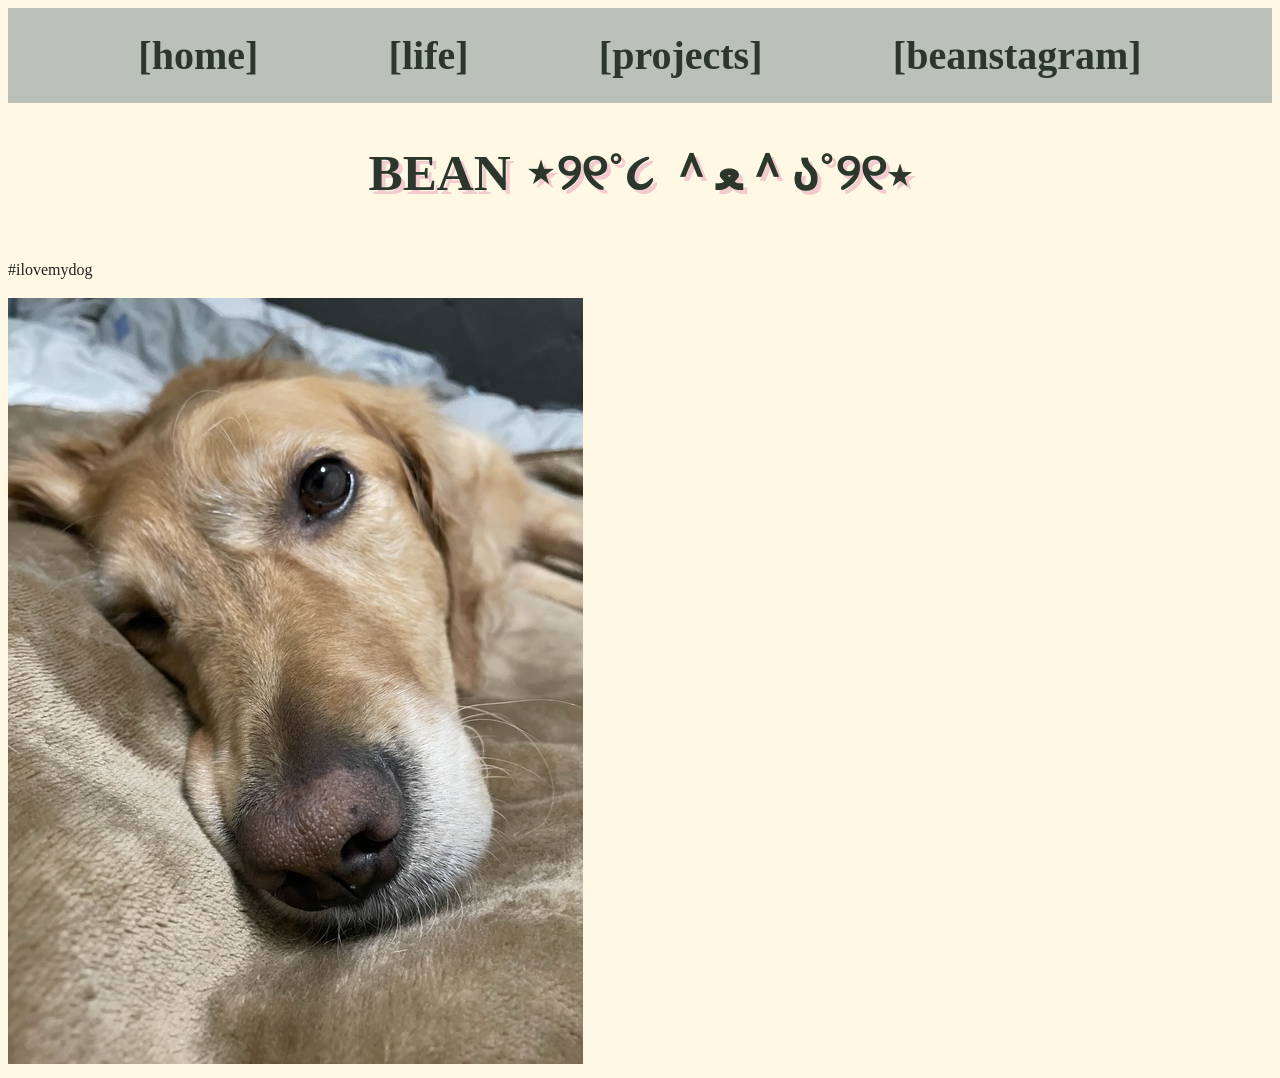
==== bean.html @ 96696906 "created website pages, mainly working on homepage for now" ====
<!DOCTYPE html>
<html lang="en">
<head>
  <meta charset="UTF-8">
  <title>bean dump</title>
  <link rel="stylesheet" href="css/default.css">
  <link rel="stylesheet" href="css/bean.css">
</head>
<body>

<!-- top navigation bar -->
<div id="navbar">
  <a class="navbar-text" href="index.html"> [home] </a>
  <a class="navbar-text" href="life.html"> [life] </a>
  <a class="navbar-text" href="projects.html"> [projects] </a>
  <a class="navbar-text" href="bean.html"> [beanstagram] </a>
</div>

<!-- site start --->
<div class="header">
  <h1 class="header-text">BEAN  ⋆୨୧˚૮ ＾ﻌ＾ა˚୨୧⋆ </h1>
</div>

<div class="content">
<p>#ilovemydog</p>
</div>

<img src="files/bean1.jpg" alt="bean1" style="">

</body>
</html>
---- css/default.css ----
html {
  color: #222;
  font-size: 1em;
  line-height: 1.4;
}

body {
  background-color: rgb(255, 248, 229);
}

body::-webkit-scrollbar {
  display: none;
}

/* navbar stuff */
#navbar {
  width:100%;
  height:95px;
  background: rgb(185, 193, 185);
  display: flex;
  justify-content: space-evenly;
}

.navbar-text {
  color: #2b372a;
  font-size: 40px;
  font-weight: bold;
  text-decoration: none;
  margin-top: 20px;
  display: inline;
}

.navbar-text:hover {
  cursor: pointer;
  color: #4f644d;
  text-shadow: 4px 4px #fff5c8;
}

/* main content */
.header {
  display: flex;
  justify-content: center;
}

.header-text {
  color: #2b372a;
  font-size: 4vw;
  font-weight: bold;
  text-shadow: 4px 4px #f3cbce;
}

/* other */
.center {
  display: block;
  margin-left: auto;
  margin-right: auto;
  width: 50%;
}
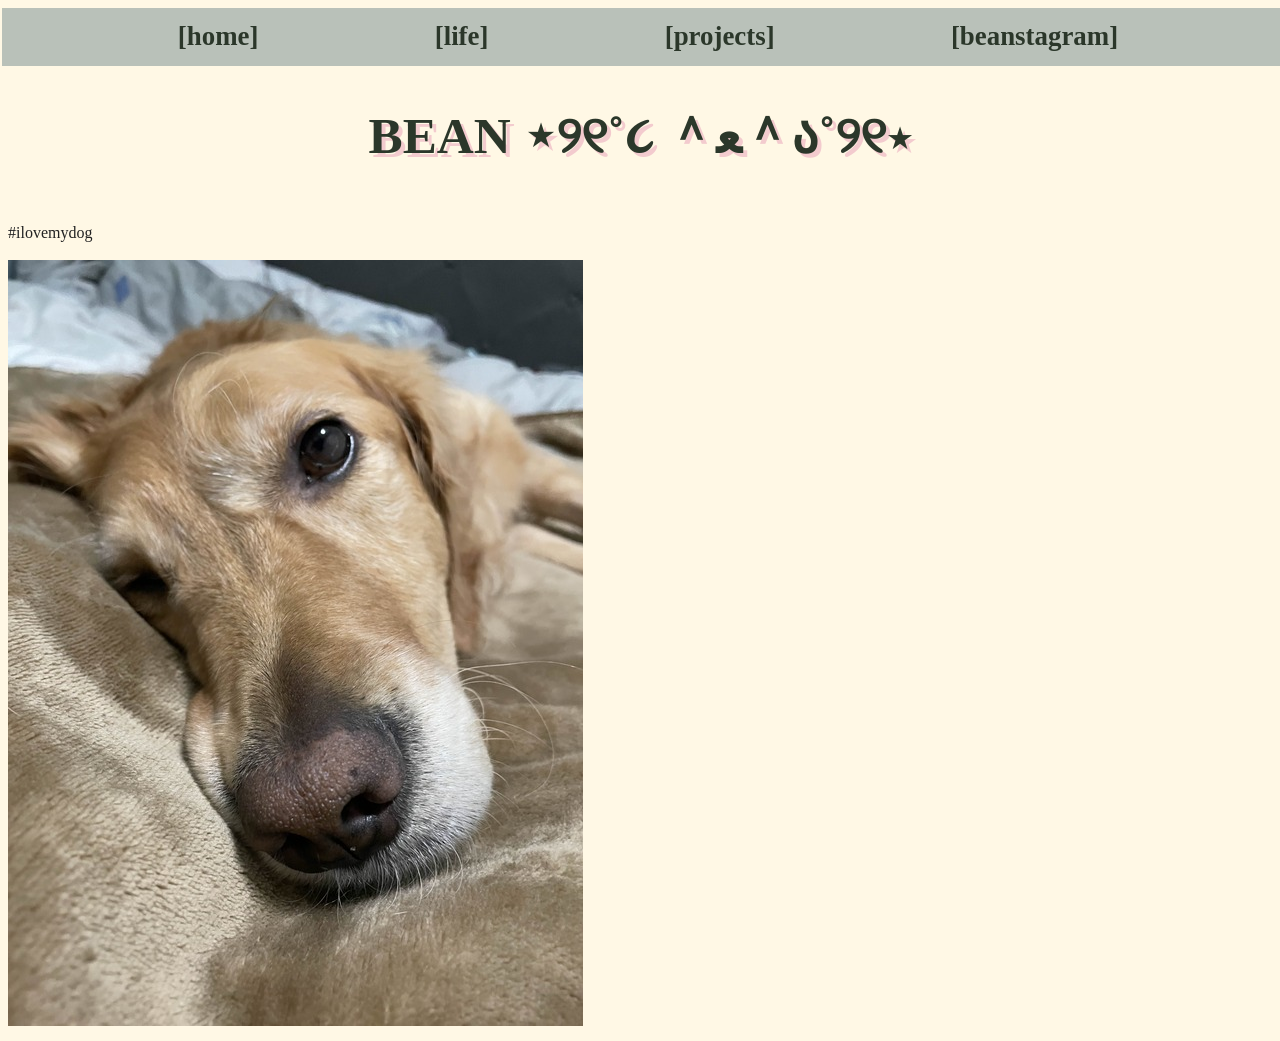
==== commit e7ef4290: "added background for projects page" ====
--- a/bean.html
+++ b/bean.html
@@ -5,6 +5,8 @@
   <title>bean dump</title>
   <link rel="stylesheet" href="css/default.css">
   <link rel="stylesheet" href="css/bean.css">
+
+  <link rel="icon" href="/files/bean/bean-icon.ico" sizes="any">
 </head>
 <body>
 
--- a/css/default.css
+++ b/css/default.css
@@ -7,6 +7,7 @@
 
 body {
   background-color: rgb(255, 248, 229);
+  cursor: url(https://cdn.custom-cursor.com/db/18960/32/cute-cat-shell-cursor.png), default;
 }
 
 body::-webkit-scrollbar {
@@ -15,24 +16,25 @@
 
 /* navbar stuff */
 #navbar {
-  width:100%;
-  height:95px;
+  width: 101vw;
+  height: 4.5vw;
   background: rgb(185, 193, 185);
   display: flex;
   justify-content: space-evenly;
+  margin-left: -0.5vw;
 }
 
 .navbar-text {
   color: #2b372a;
-  font-size: 40px;
+  font-size: 2.1vw;
   font-weight: bold;
   text-decoration: none;
-  margin-top: 20px;
+  margin-top: 0.8vw;
   display: inline;
 }
 
 .navbar-text:hover {
-  cursor: pointer;
+  cursor: url(https://cdn.custom-cursor.com/db/18959/32/cute-cat-shell-pointer.png), pointer;
   color: #4f644d;
   text-shadow: 4px 4px #fff5c8;
 }
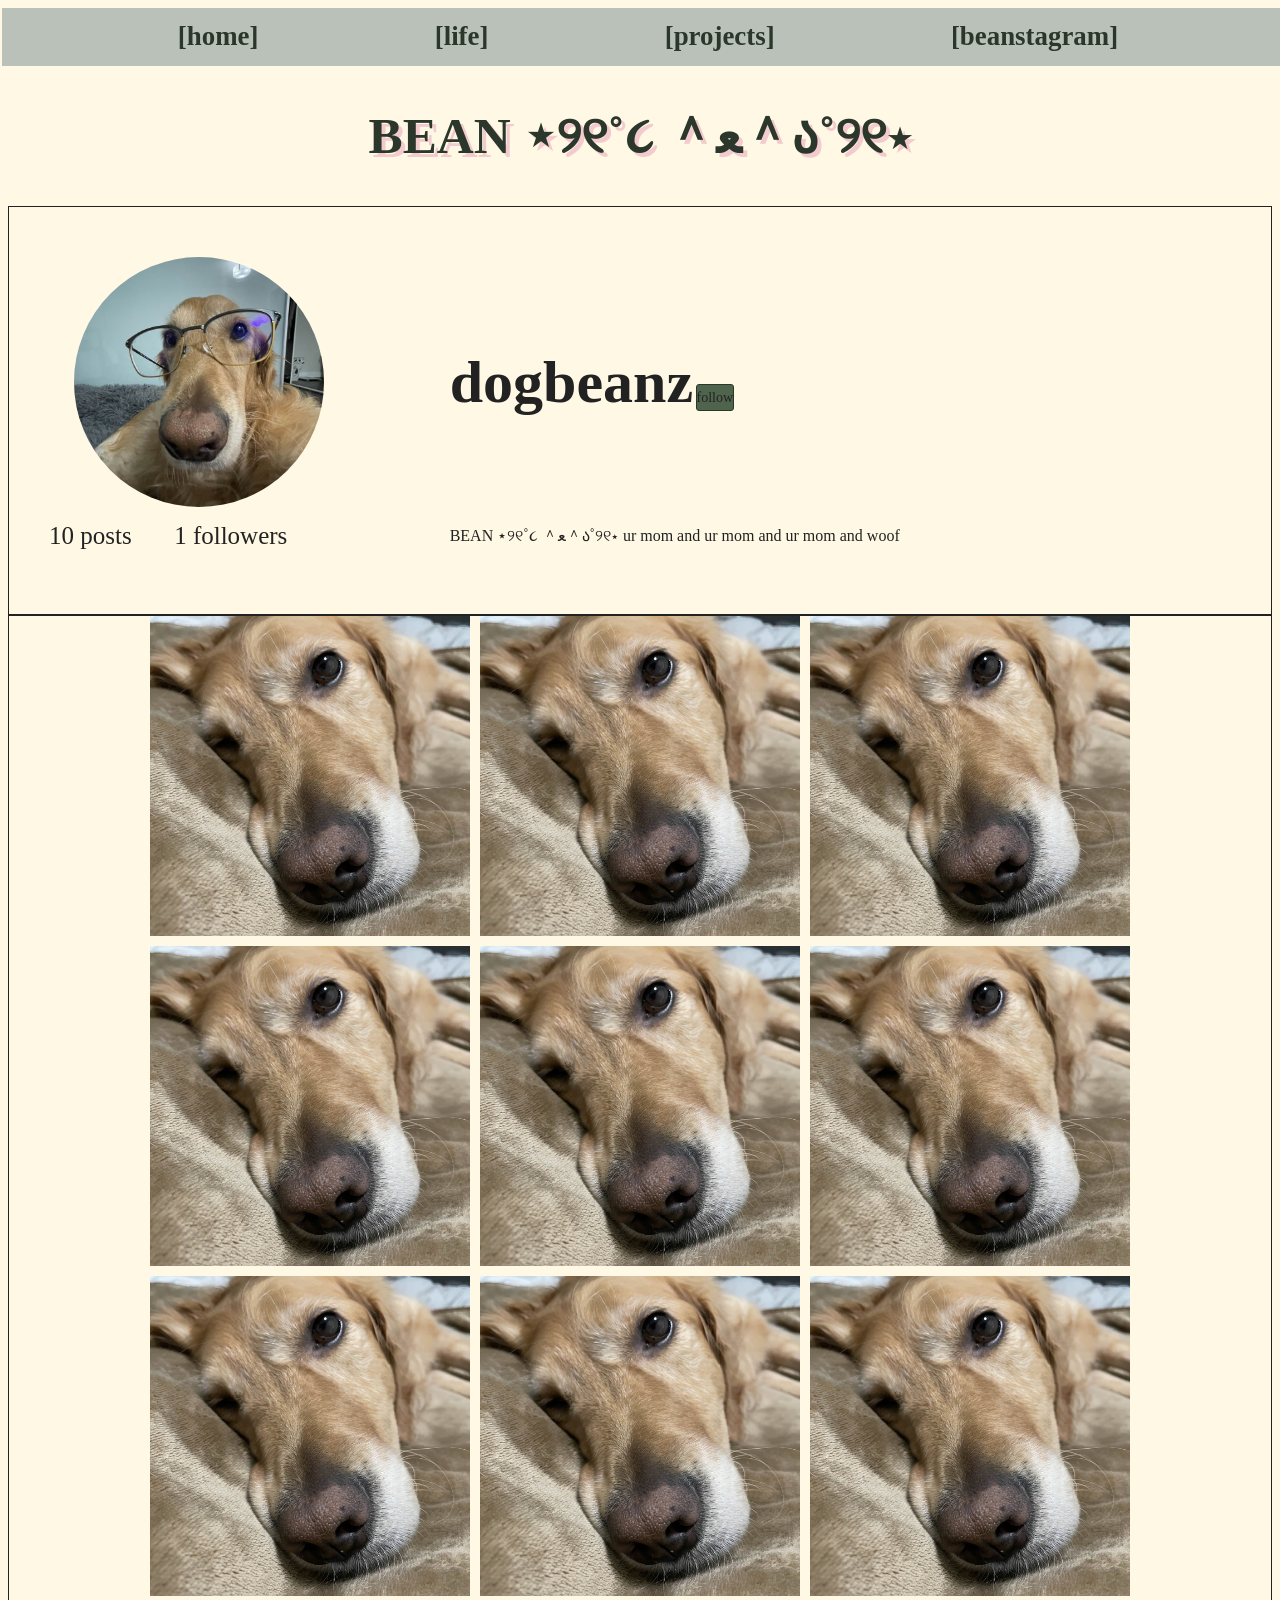
==== commit f5a55206: "working on bean page" ====
--- a/bean.html
+++ b/bean.html
@@ -18,16 +18,74 @@
   <a class="navbar-text" href="bean.html"> [beanstagram] </a>
 </div>
 
-<!-- site start --->
+<!-- site start -->
 <div class="header">
   <h1 class="header-text">BEAN  ⋆୨୧˚૮ ＾ﻌ＾ა˚୨୧⋆ </h1>
 </div>
 
-<div class="content">
-<p>#ilovemydog</p>
+<header>
+<!-- profile section -->
+<div class="container">
+  <div class="profile">
+
+    <div class="pfp">
+      <img src="files/bean/beanpfp.jpg" alt="bean pfp">
+    </div>
+
+    <div class="profile-info">
+      <h1 class="prof-user">dogbeanz</h1>
+      <button class="prof-follow-btn">follow</button>
+    </div>
+
+    <div class="profile-stats">
+      <ul>
+        <li><span class="prof-stat-count">10</span> posts</li>
+        <li><span class="prof-stat-count">1</span> followers</li>
+      </ul>
+    </div>
+
+    <div class="profile-bio">
+      <p><span class="prof-name">BEAN ⋆୨୧˚૮ ＾ﻌ＾ა˚୨୧⋆</span> ur mom and ur mom and ur mom and woof</p>
+    </div>
+  </div>
 </div>
+</header>
 
-<img src="files/bean1.jpg" alt="bean1" style="">
+<!-- photo gallery -->
+<main>
+  <div class="container">
+    <div class="gallery">
+      <div class="gallery-item" tabindex="0">
+        <img src="files/bean/bean1.jpg" alt="bean1" class="gallery-img">
+      </div>
+      <div class="gallery-item" tabindex="0">
+        <img src="files/bean/bean1.jpg" alt="bean1" class="gallery-img">
+      </div>
+      <div class="gallery-item" tabindex="0">
+        <img src="files/bean/bean1.jpg" alt="bean1" class="gallery-img">
+      </div>
+      <div class="gallery-item" tabindex="0">
+        <img src="files/bean/bean1.jpg" alt="bean1" class="gallery-img">
+      </div>
+      <div class="gallery-item" tabindex="0">
+        <img src="files/bean/bean1.jpg" alt="bean1" class="gallery-img">
+      </div>
+      <div class="gallery-item" tabindex="0">
+        <img src="files/bean/bean1.jpg" alt="bean1" class="gallery-img">
+      </div>
+      <div class="gallery-item" tabindex="0">
+        <img src="files/bean/bean1.jpg" alt="bean1" class="gallery-img">
+      </div>
+      <div class="gallery-item" tabindex="0">
+        <img src="files/bean/bean1.jpg" alt="bean1" class="gallery-img">
+      </div>
+      <div class="gallery-item" tabindex="0">
+        <img src="files/bean/bean1.jpg" alt="bean1" class="gallery-img">
+      </div>
+    </div>
+  </div>
+
+</main>
 
 </body>
 </html>
--- a/css/default.css
+++ b/css/default.css
@@ -1,4 +1,3 @@
-
 html {
   color: #222;
   font-size: 1em;
--- a/css/bean.css
+++ b/css/bean.css
@@ -0,0 +1,160 @@
+:root {
+  font-size: 10px;
+}
+
+*,
+*::before,
+*::after {
+  box-sizing: border-box;
+}
+
+body {
+  min-height: 100vh;
+  padding-bottom: 4rem;
+}
+
+img {
+  display: block;
+}
+
+.container {
+  max-width: 150rem;
+  margin: 0 auto !important;
+  border: 1px solid #222222;
+}
+
+.prof-follow-btn {
+  all: unset;
+  background: #4f644d;
+  display: inline-block;;
+  cursor: url(https://cdn.custom-cursor.com/db/18959/32/cute-cat-shell-pointer.png), pointer;
+  border: none;
+}
+
+.prof-follow-btn:focus {
+  outline: 0.5rem auto;
+}
+
+/* profile section */
+.profile {
+  padding: 5rem 0;
+}
+
+.profile::after {
+  content: "";
+  display: block;
+  clear: both;
+}
+
+.pfp {
+  float: left;
+  display: flex;
+  justify-content: center;
+  align-items: center;
+  margin-right: 3rem;
+}
+
+.pfp img {
+  max-width: 25rem;
+  max-height: 25rem;
+  aspect-ratio: 1 / 1;
+  object-fit: cover;
+  border-radius: 50%;
+  align-items: center;
+}
+
+.profile-info,
+.profile-stats,
+.profile-bio {
+  float: right;
+}
+
+.prof-user {
+  display: inline-block;
+  font-size: 6rem;
+}
+
+.prof-follow-btn {
+  font-size: 1.4rem;
+  line-height: 1.8;
+  border: 0.1rem solid #2b372a;
+  border-radius:  0.3rem;
+}
+
+.prof-stats {
+  margin-top: 2.3rem;
+}
+
+.profile-stats li {
+  display: inline-block;
+  font-size: 2.5rem;
+  line-height: 1.5;
+  margin-right: 4rem;
+}
+
+.profile-stats li:last-of-type {
+  margin-right: 0;
+}
+
+.profile-bio {
+  font-size: 1.6rem;
+  font-weight: 400;
+  line-height: 1.5;
+  margin-top: 2.3rem;
+}
+
+.profile-name,
+.profile-stat-count {
+  font-weight: 600;
+}
+
+
+/* gallery section */
+
+.gallery {
+  display: flex;
+  justify-content: center;
+  flex-wrap: wrap;
+  padding-bottom: 3rem;
+}
+
+.gallery-item {
+  position: relative;
+}
+
+.gallery-img {
+  width: 25vw;
+  height: 25vw;
+  top: 0;
+  left: 0;
+  aspect-ratio: 1 / 1;
+  object-fit: cover;
+}
+
+@supports (display: grid) {
+  .profile {
+    display: grid;
+    grid-template-columns: 1fr 2fr;
+    grid-template-rows: repeat(3, auto);
+    grid-column-gap: 3rem;
+    align-items: center;
+  }
+
+  .profile-img {
+    grid-row: 1 / -1;
+  }
+
+  .profile-img,
+  .profile-info,
+  .profile-stats,
+  .profile-bio ,
+  .profile-item,
+  .gallery {
+    width: auto;
+    margin: 0;
+  }
+
+  .gallery {
+    grid-gap: 1rem;
+  }
+}
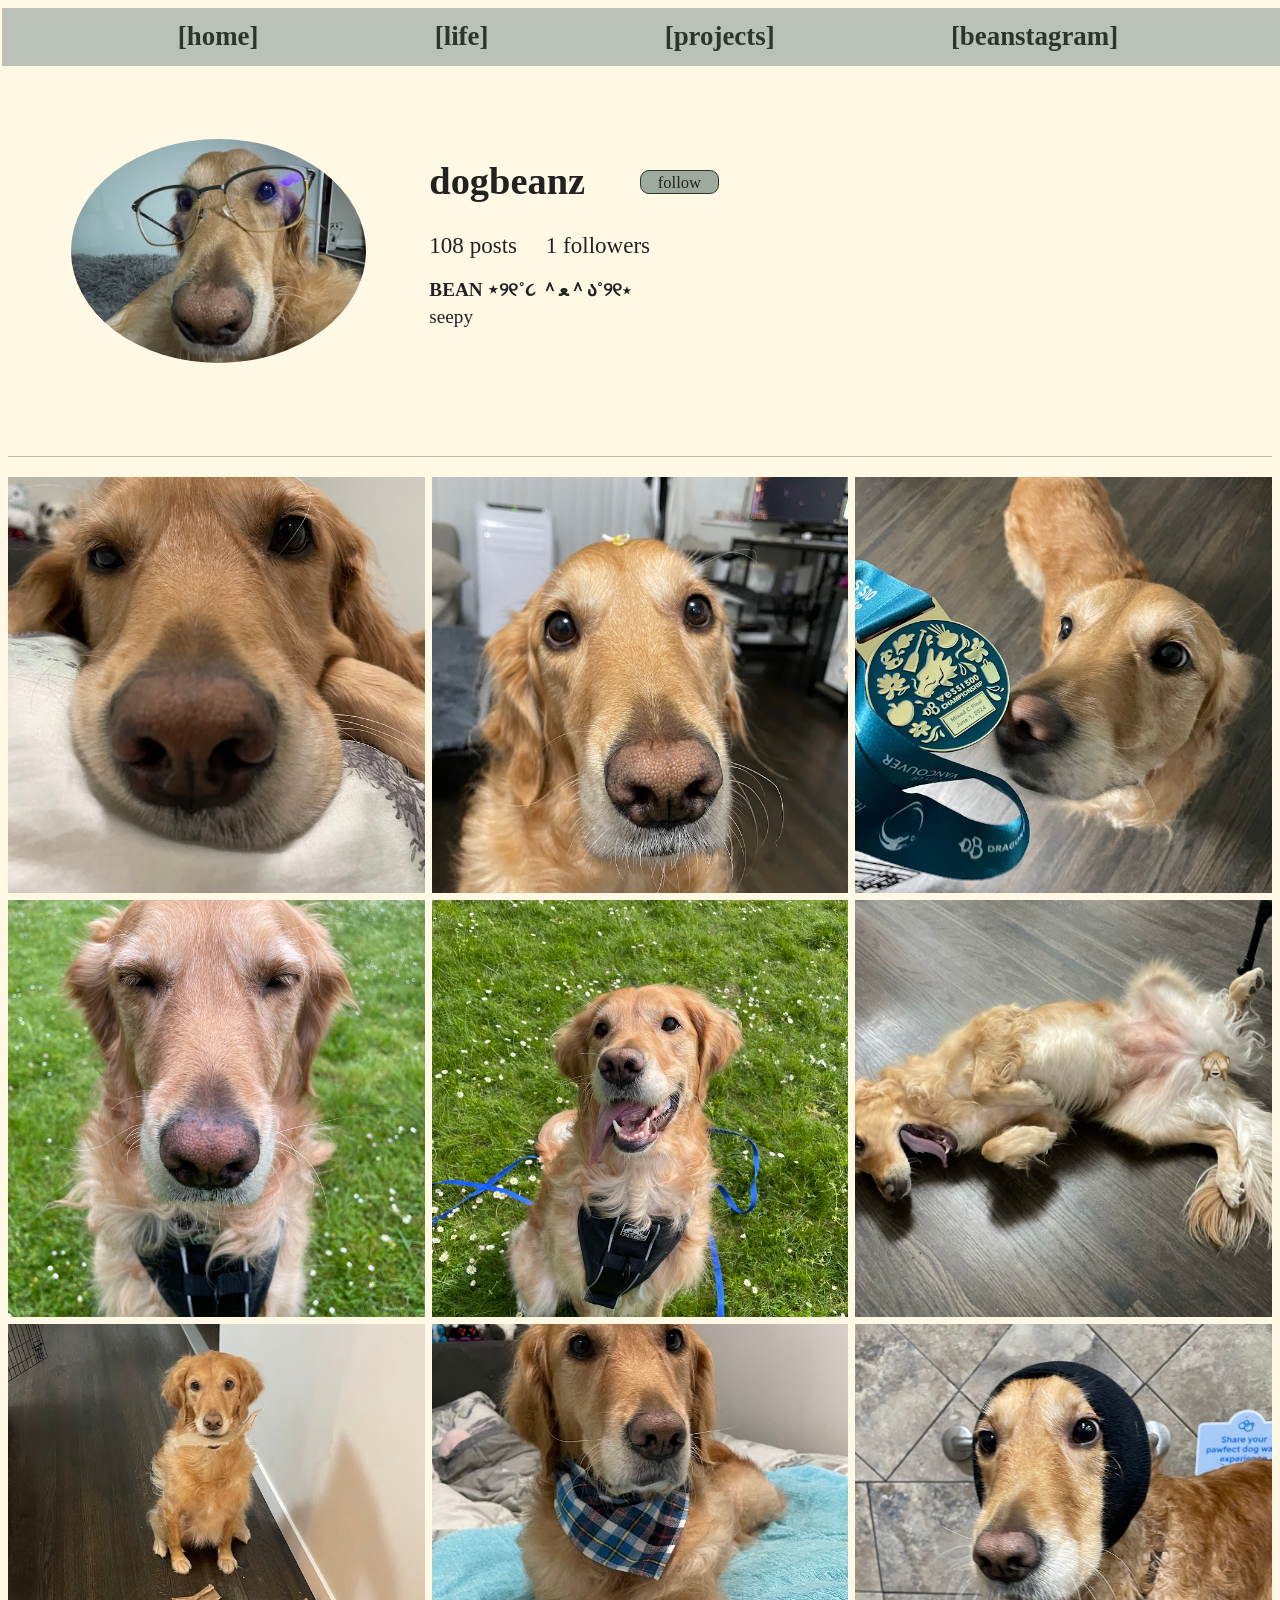
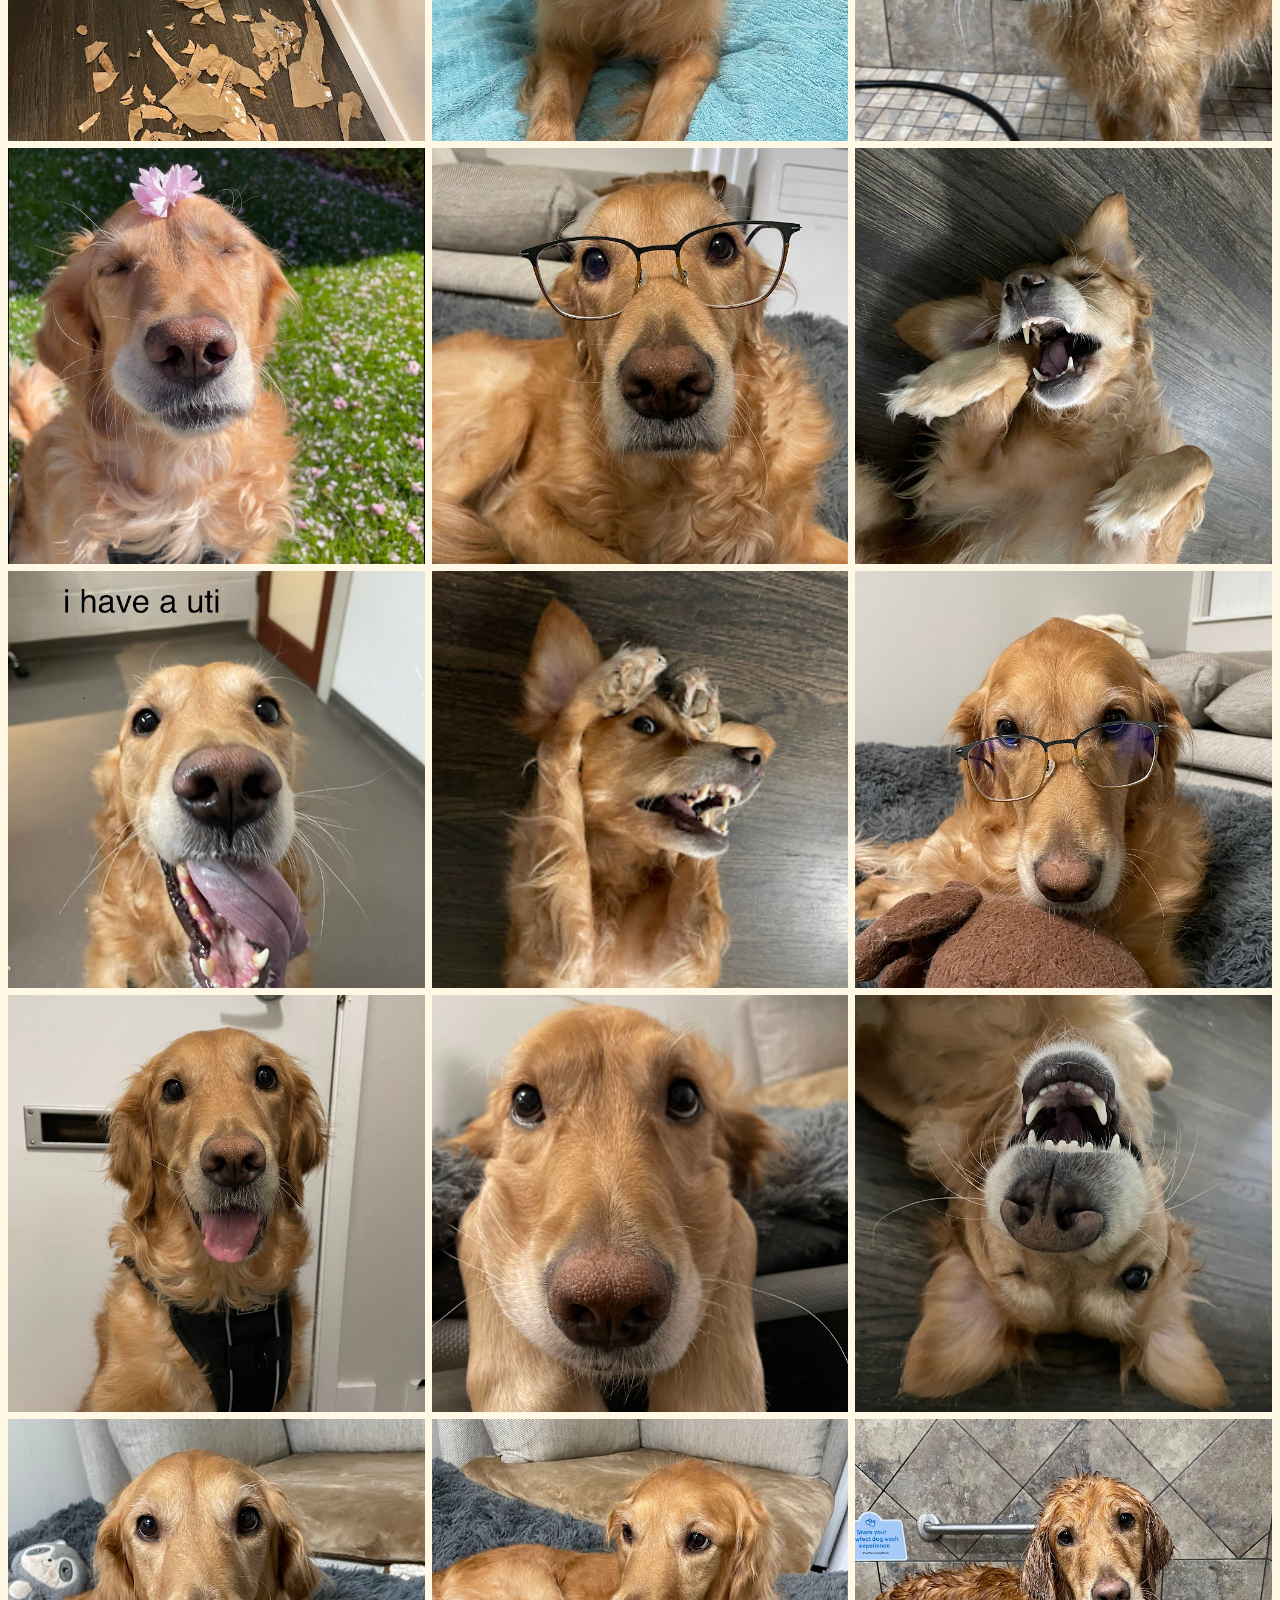
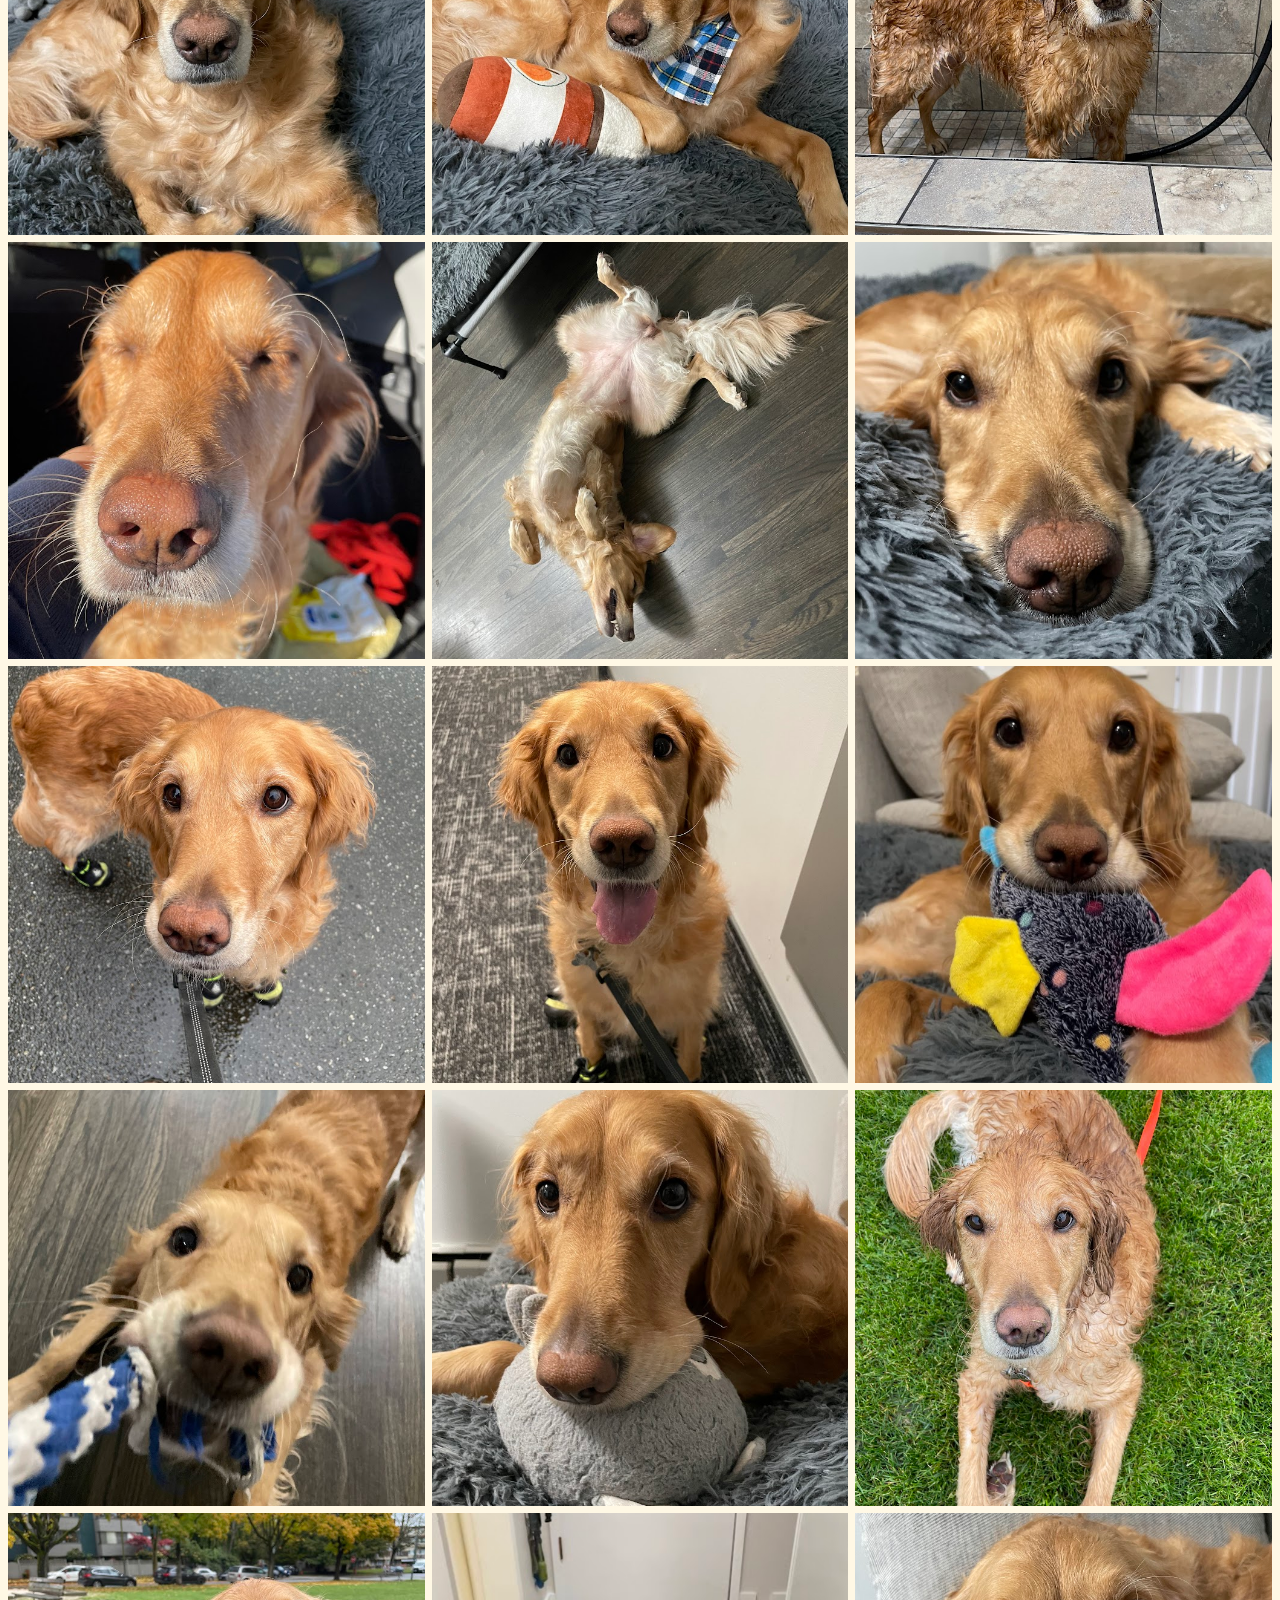
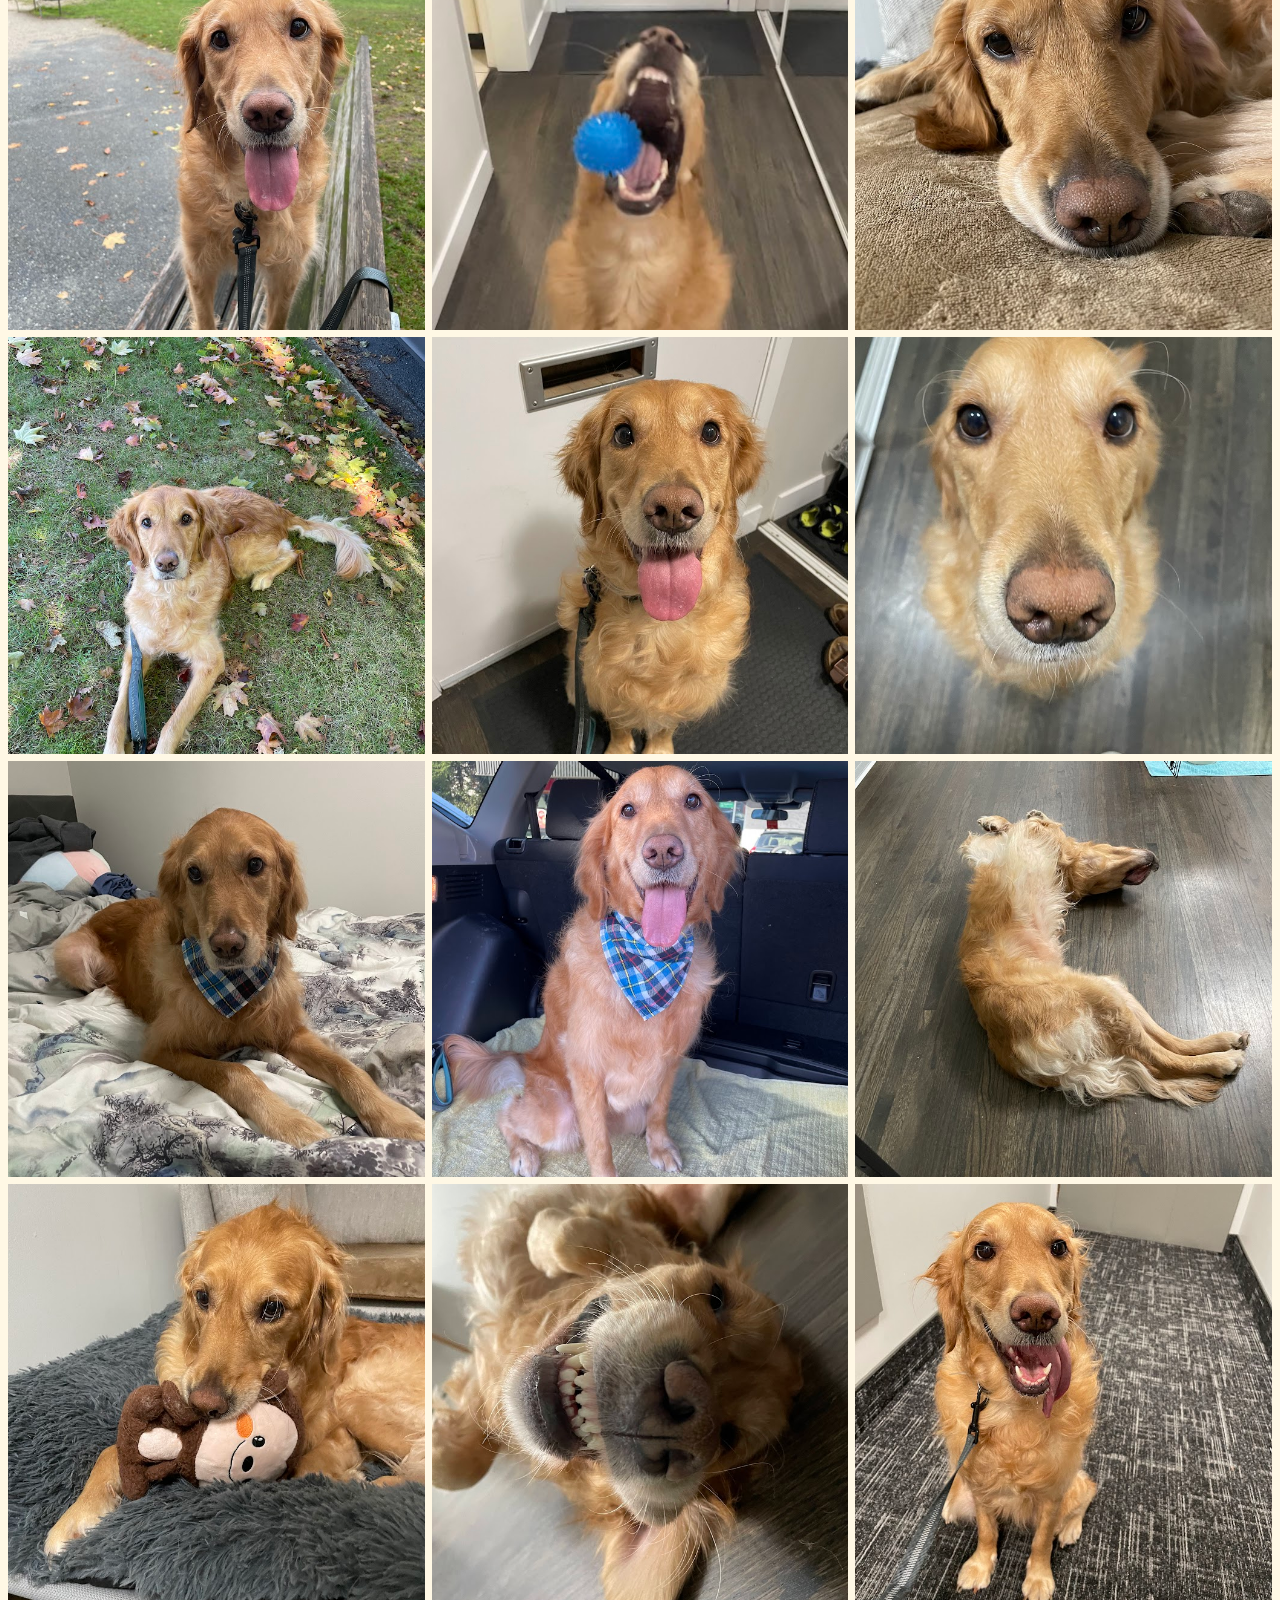
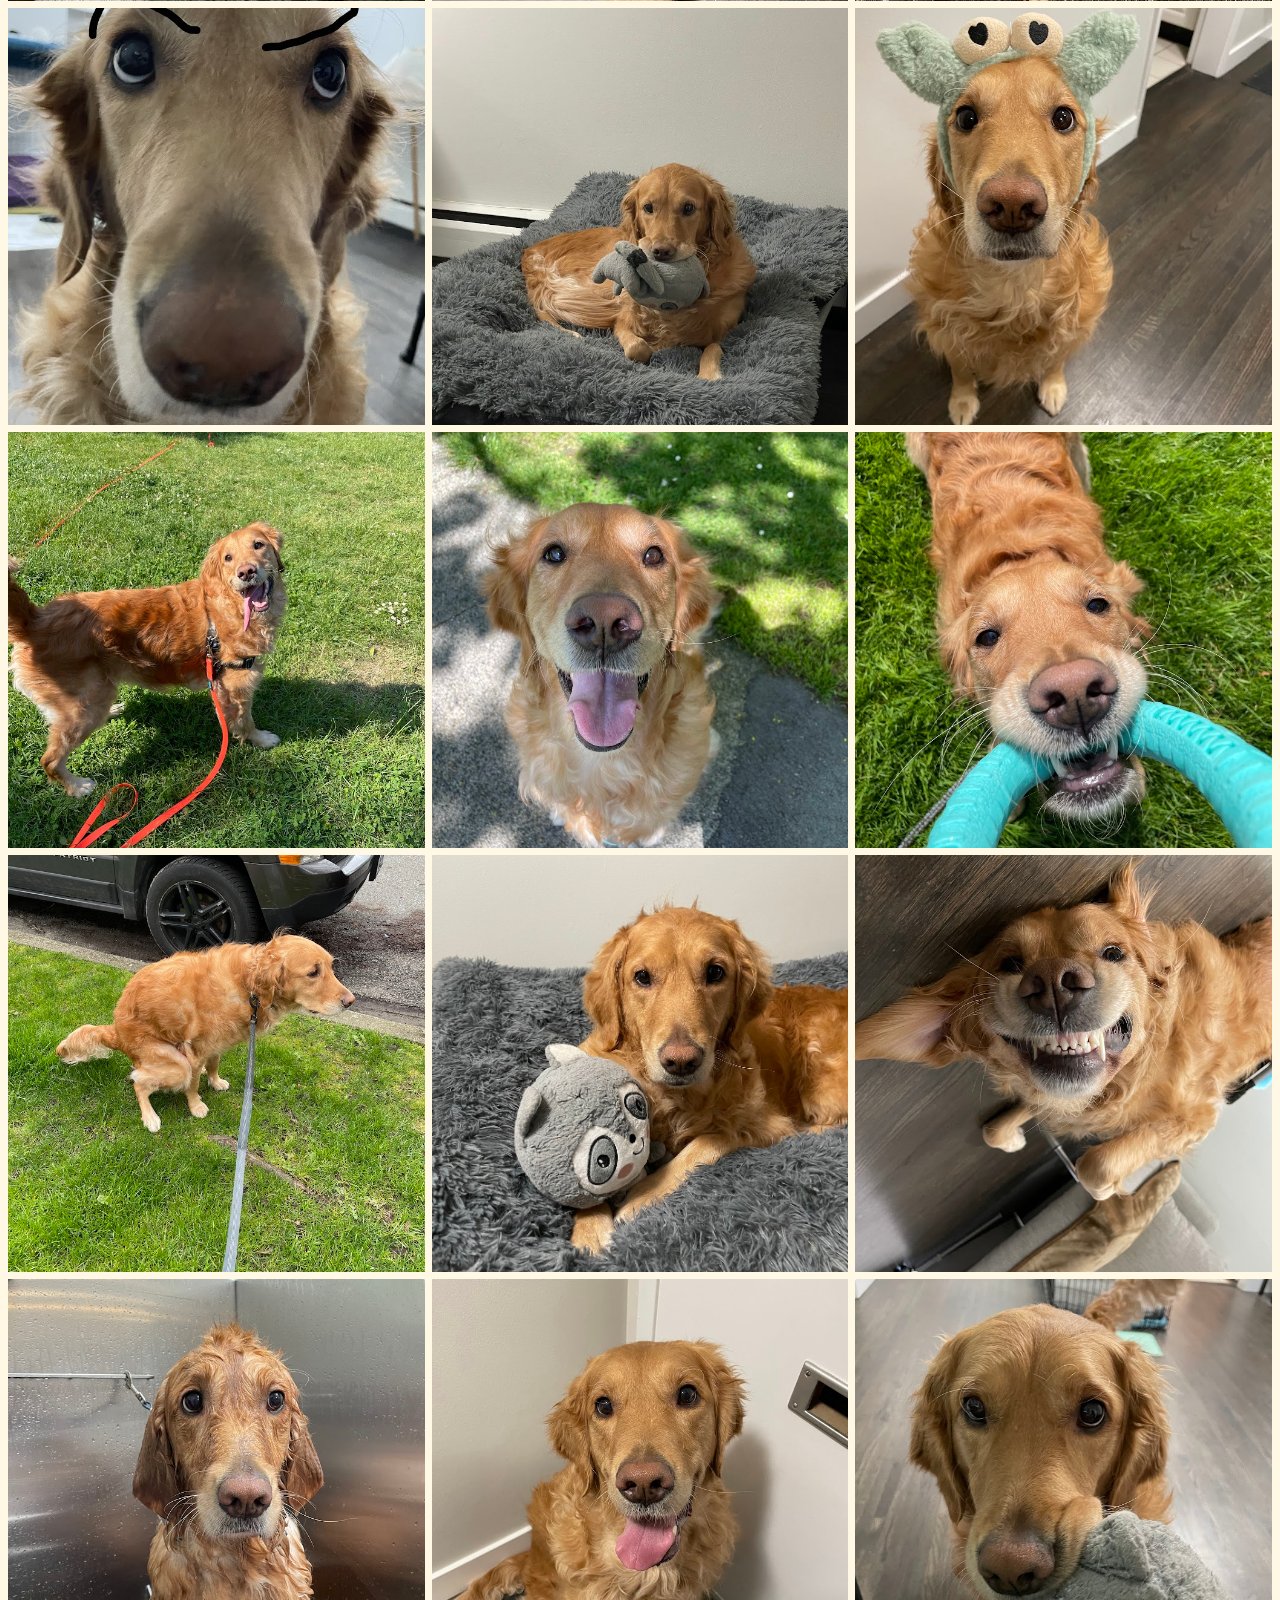
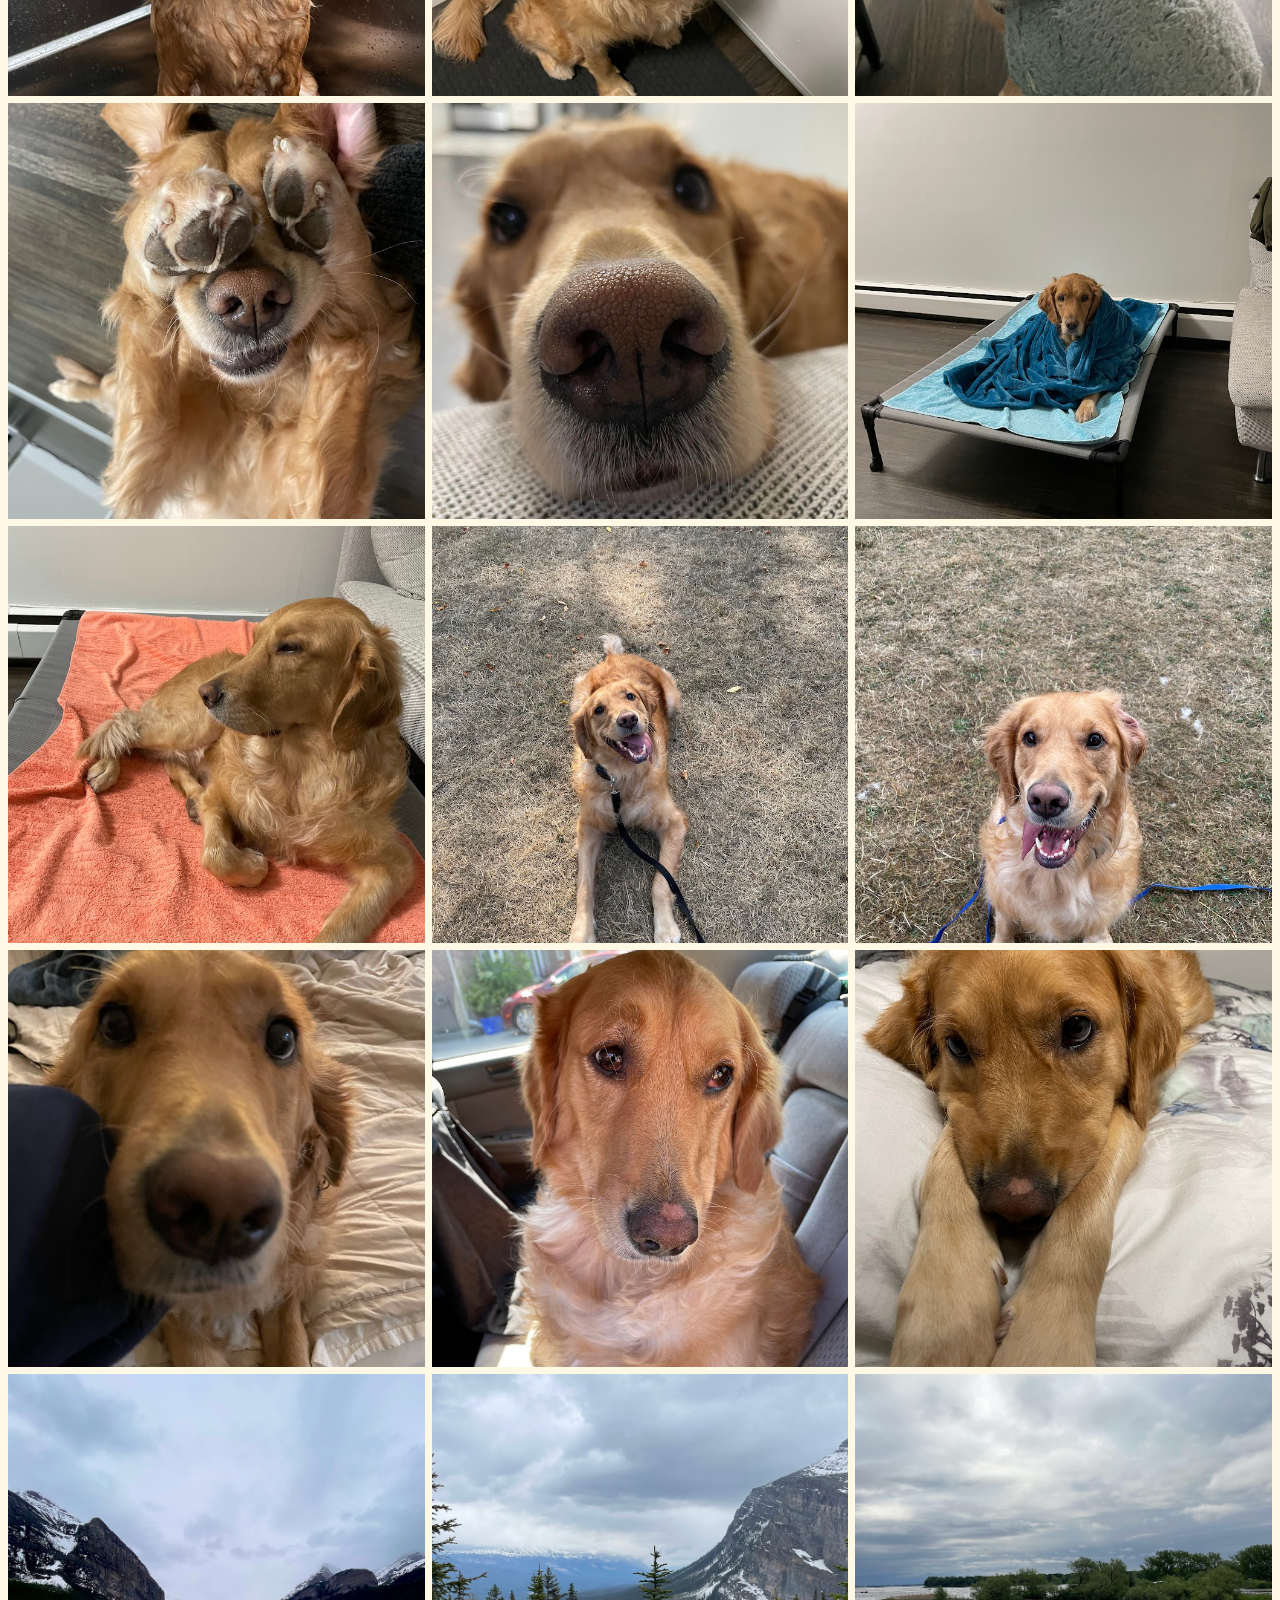
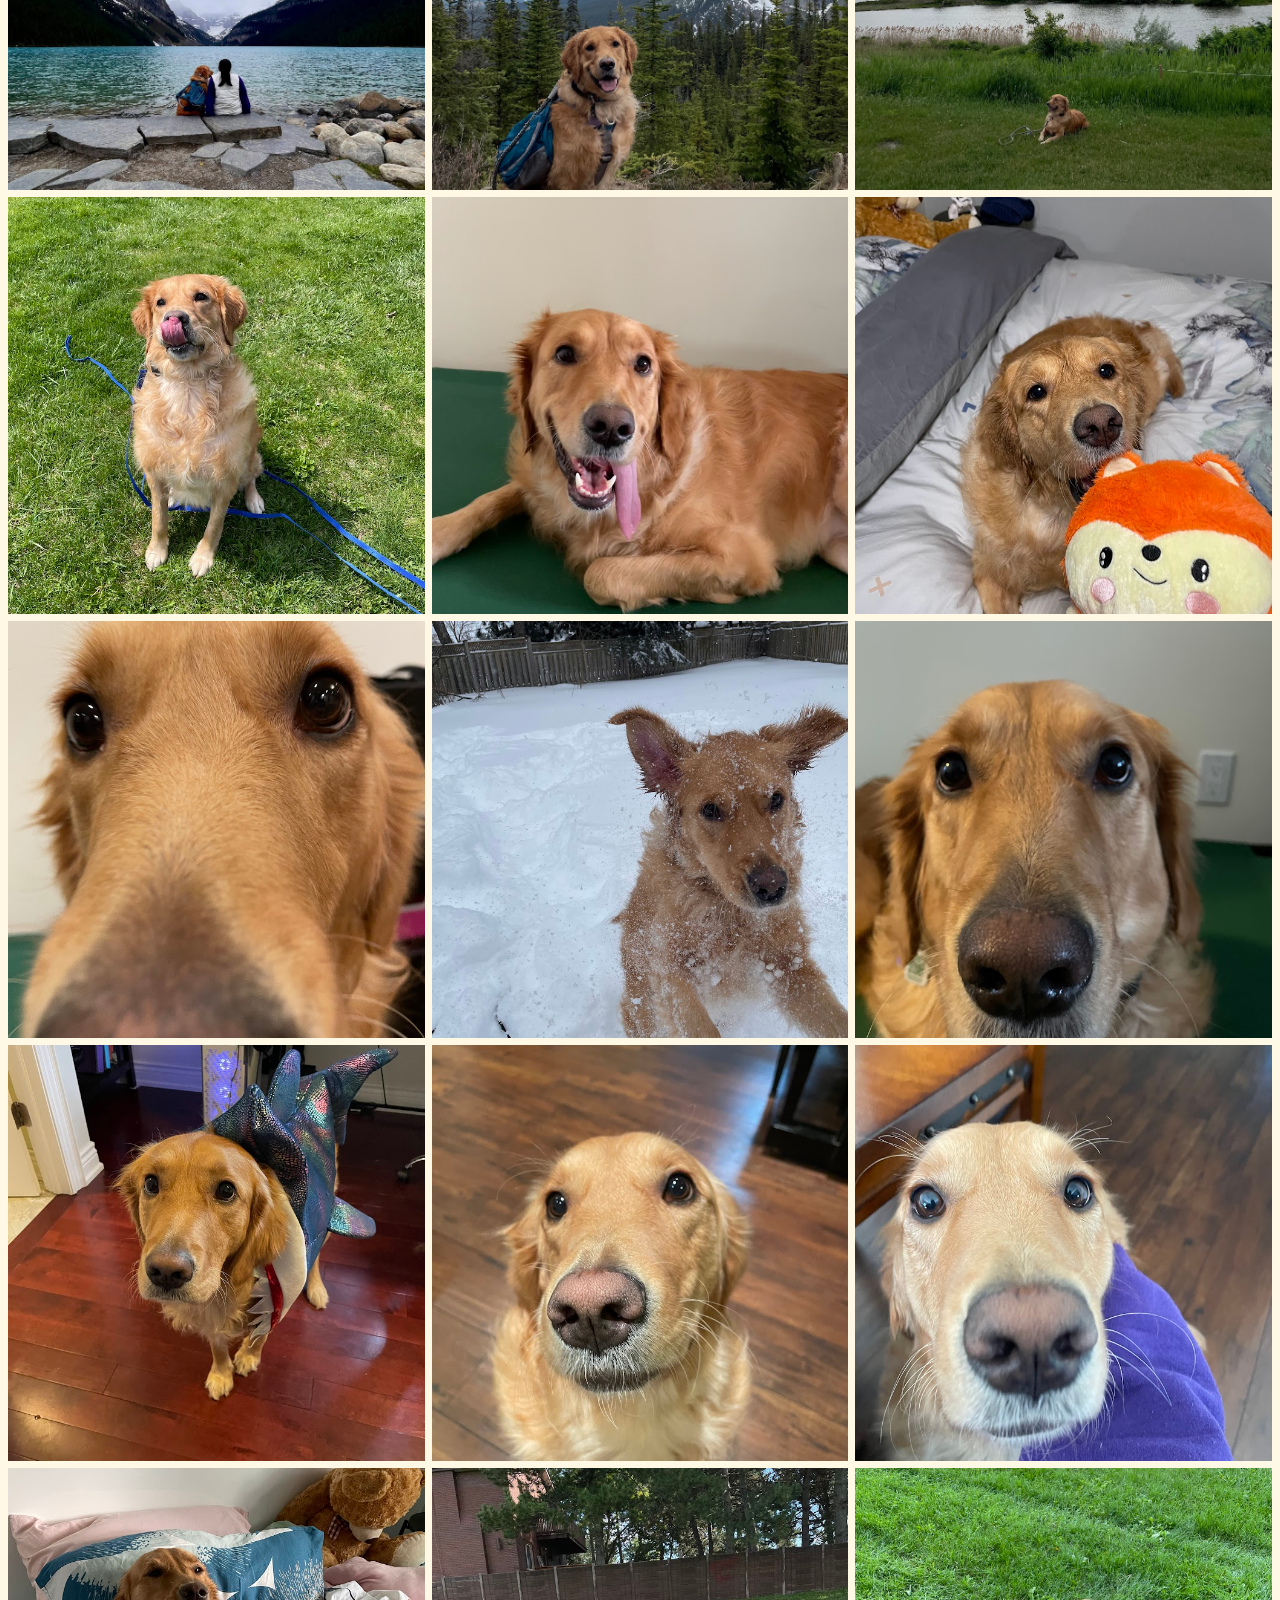
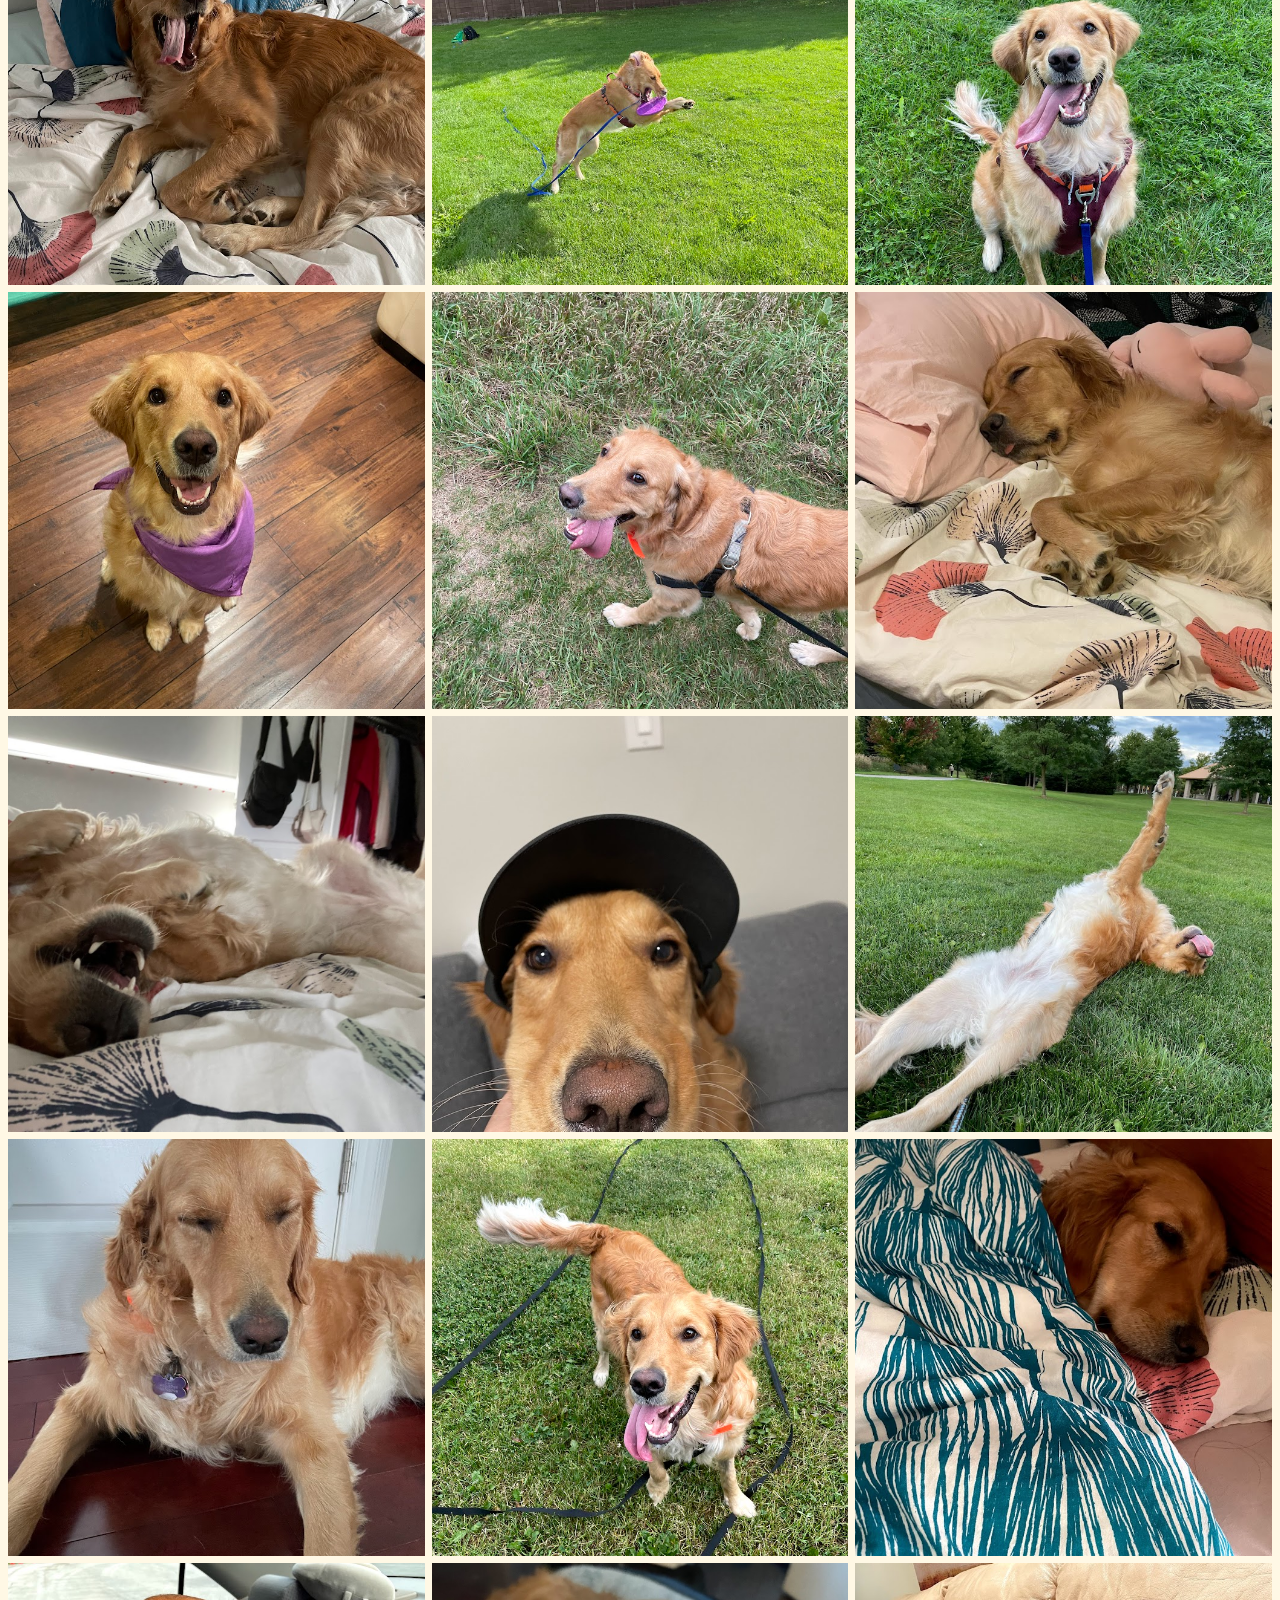
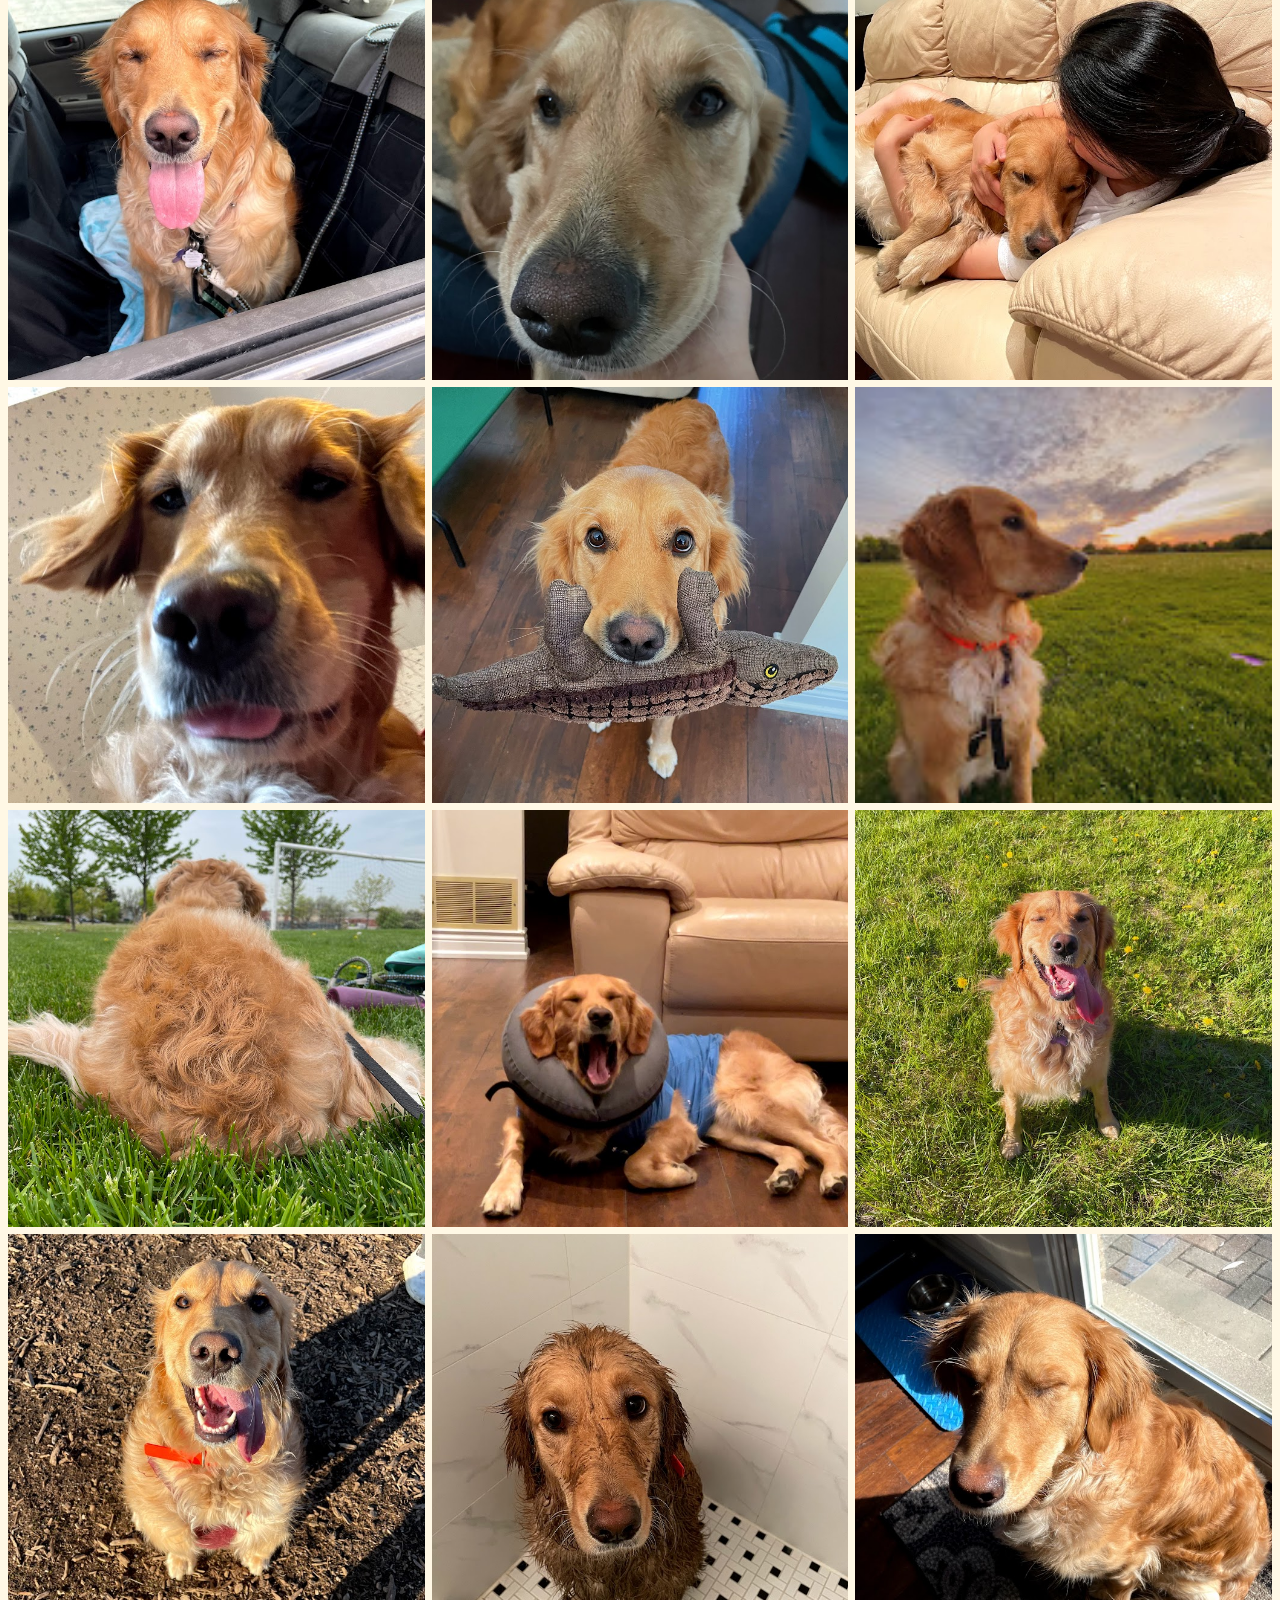
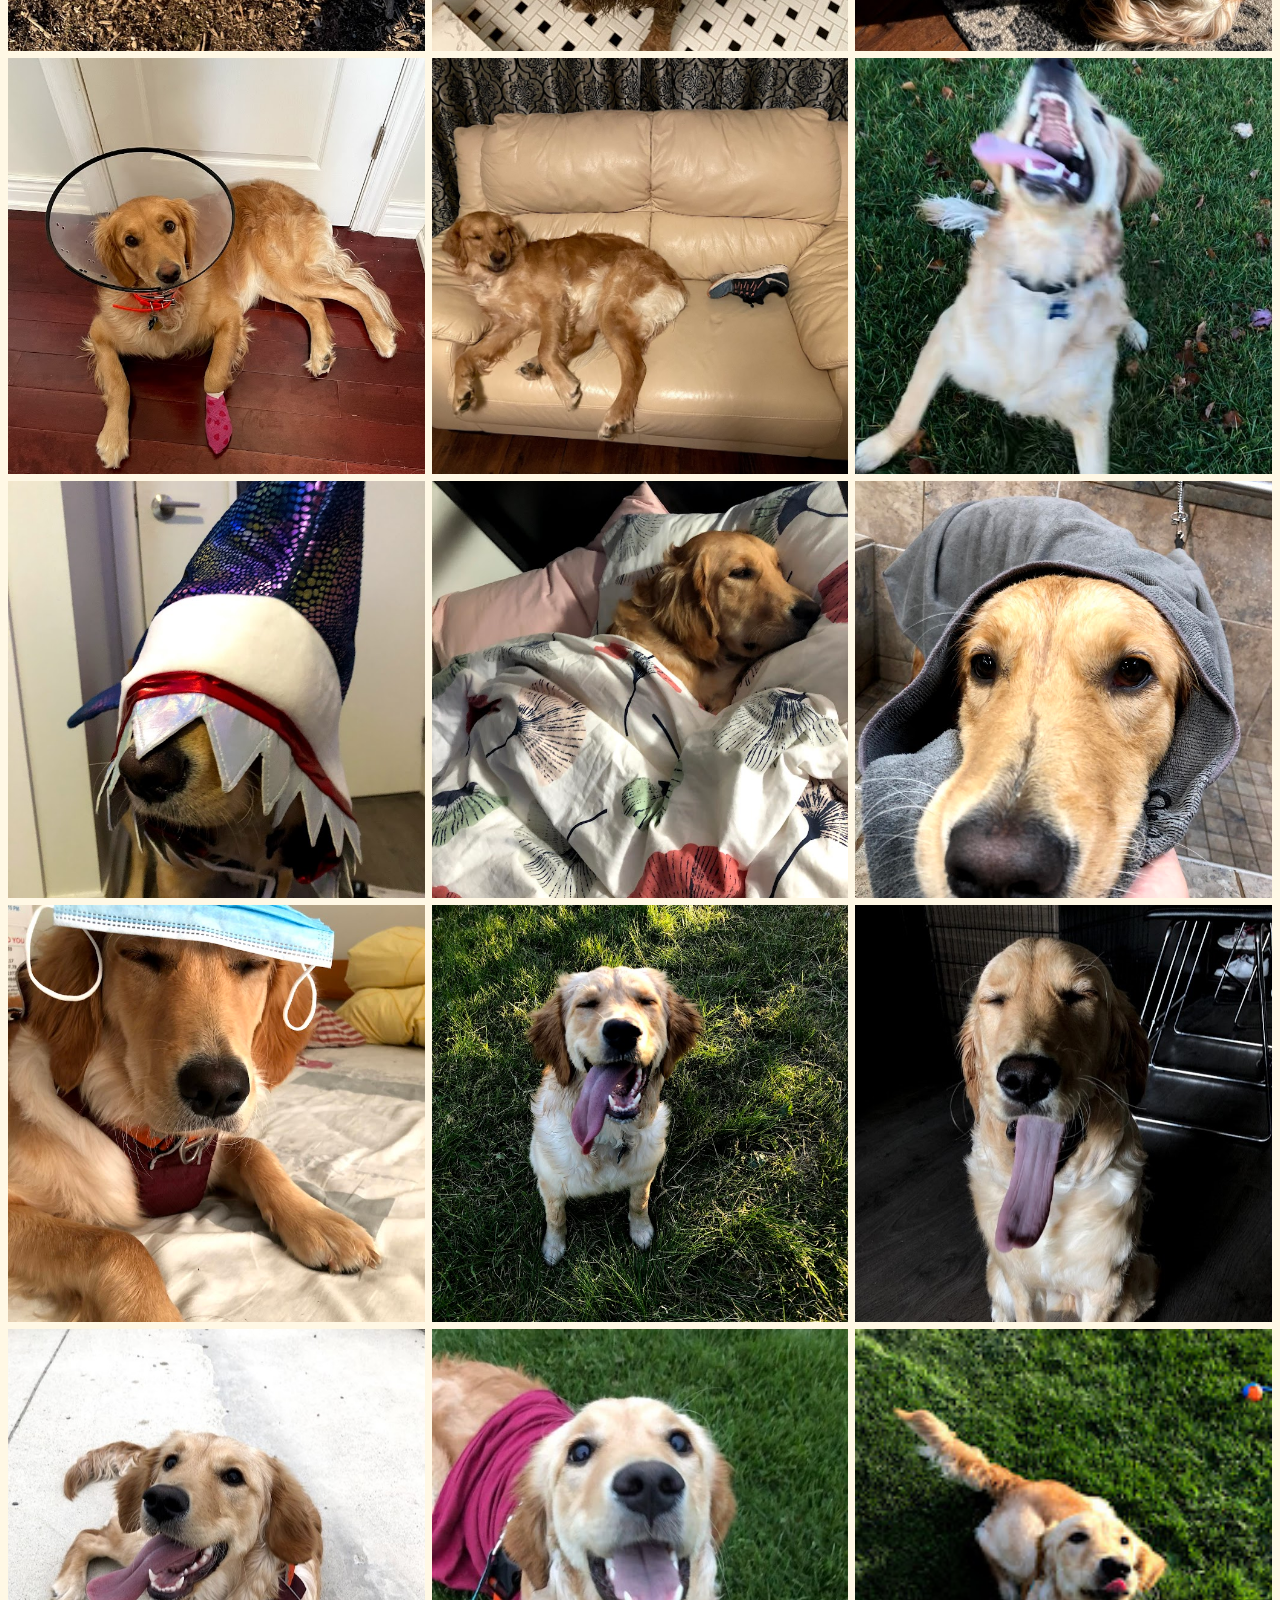
==== commit f883847f: "finishing bean page" ====
--- a/bean.html
+++ b/bean.html
@@ -19,65 +19,421 @@
 </div>
 
 <!-- site start -->
-<div class="header">
-  <h1 class="header-text">BEAN  ⋆୨୧˚૮ ＾ﻌ＾ა˚୨୧⋆ </h1>
-</div>
 
 <header>
-<!-- profile section -->
-<div class="container">
-  <div class="profile">
-
-    <div class="pfp">
-      <img src="files/bean/beanpfp.jpg" alt="bean pfp">
-    </div>
-
-    <div class="profile-info">
-      <h1 class="prof-user">dogbeanz</h1>
-      <button class="prof-follow-btn">follow</button>
-    </div>
-
-    <div class="profile-stats">
-      <ul>
-        <li><span class="prof-stat-count">10</span> posts</li>
-        <li><span class="prof-stat-count">1</span> followers</li>
-      </ul>
-    </div>
-
-    <div class="profile-bio">
-      <p><span class="prof-name">BEAN ⋆୨୧˚૮ ＾ﻌ＾ა˚୨୧⋆</span> ur mom and ur mom and ur mom and woof</p>
+  <!-- profile section -->
+  <div class="container">
+    <div class="profile">
+
+      <div class="profile-user">
+        <h1 class="prof-user">dogbeanz</h1>
+      </div>
+
+      <div class="profile-follow">
+        <button class="btn prof-follow-btn">follow</button>
+      </div>
+
+      <div class="pfp">
+        <img src="files/bean/beanpfp.jpg" alt="bean pfp">
+      </div>
+
+      <div class="profile-stats">
+          <p><span class="prof-stat-count">108</span> posts &emsp;<span class="prof-stat-count">1</span> followers</p>
+      </div>
+
+      <div class="profile-bio">
+        <p><span class="prof-name">BEAN ⋆୨୧˚૮ ＾ﻌ＾ა˚୨୧⋆</span> <br>seepy</p>
+      </div>
+
     </div>
   </div>
-</div>
 </header>
 
+<!-- to the top button -->
+<!--<a id="top"></a>-->
+<!--<a href="#top">Back to top</a>-->
+
+
 <!-- photo gallery -->
+<div class="decorative-line"></div>
+
 <main>
   <div class="container">
     <div class="gallery">
       <div class="gallery-item" tabindex="0">
-        <img src="files/bean/bean1.jpg" alt="bean1" class="gallery-img">
-      </div>
-      <div class="gallery-item" tabindex="0">
-        <img src="files/bean/bean1.jpg" alt="bean1" class="gallery-img">
-      </div>
-      <div class="gallery-item" tabindex="0">
-        <img src="files/bean/bean1.jpg" alt="bean1" class="gallery-img">
-      </div>
-      <div class="gallery-item" tabindex="0">
-        <img src="files/bean/bean1.jpg" alt="bean1" class="gallery-img">
-      </div>
-      <div class="gallery-item" tabindex="0">
-        <img src="files/bean/bean1.jpg" alt="bean1" class="gallery-img">
-      </div>
-      <div class="gallery-item" tabindex="0">
-        <img src="files/bean/bean1.jpg" alt="bean1" class="gallery-img">
-      </div>
-      <div class="gallery-item" tabindex="0">
-        <img src="files/bean/bean1.jpg" alt="bean1" class="gallery-img">
-      </div>
-      <div class="gallery-item" tabindex="0">
-        <img src="files/bean/bean1.jpg" alt="bean1" class="gallery-img">
+        <img src="files/bean/bean126.jpg" alt="bean126" class="gallery-img">
+      </div>
+      <div class="gallery-item" tabindex="0">
+        <img src="files/bean/bean125.jpg" alt="bean125" class="gallery-img">
+      </div>
+      <div class="gallery-item" tabindex="0">
+        <img src="files/bean/bean124.jpg" alt="bean124" class="gallery-img">
+      </div>
+      <div class="gallery-item" tabindex="0">
+        <img src="files/bean/bean123.jpg" alt="bean123" class="gallery-img">
+      </div>
+      <div class="gallery-item" tabindex="0">
+        <img src="files/bean/bean122.jpg" alt="bean122" class="gallery-img">
+      </div>
+      <div class="gallery-item" tabindex="0">
+        <img src="files/bean/bean121.jpg" alt="bean121" class="gallery-img">
+      </div>
+      <div class="gallery-item" tabindex="0">
+        <img src="files/bean/bean120.jpg" alt="bean120" class="gallery-img">
+      </div>
+      <div class="gallery-item" tabindex="0">
+        <img src="files/bean/bean119.jpg" alt="bean119" class="gallery-img">
+      </div>
+      <div class="gallery-item" tabindex="0">
+        <img src="files/bean/bean118.jpg" alt="bean118" class="gallery-img">
+      </div>
+      <div class="gallery-item" tabindex="0">
+        <img src="files/bean/bean117.jpg" alt="bean117" class="gallery-img">
+      </div>
+      <div class="gallery-item" tabindex="0">
+        <img src="files/bean/bean116.jpg" alt="bean116" class="gallery-img">
+      </div>
+      <div class="gallery-item" tabindex="0">
+        <img src="files/bean/bean115.jpg" alt="bean115" class="gallery-img">
+      </div>
+      <div class="gallery-item" tabindex="0">
+        <img src="files/bean/bean114.jpg" alt="bean114" class="gallery-img">
+      </div>
+      <div class="gallery-item" tabindex="0">
+        <img src="files/bean/bean113.jpg" alt="bean113" class="gallery-img">
+      </div>
+      <div class="gallery-item" tabindex="0">
+        <img src="files/bean/bean112.jpg" alt="bean112" class="gallery-img">
+      </div>
+      <div class="gallery-item" tabindex="0">
+        <img src="files/bean/bean111.jpg" alt="bean111" class="gallery-img">
+      </div>
+      <div class="gallery-item" tabindex="0">
+        <img src="files/bean/bean110.jpg" alt="bean110" class="gallery-img">
+      </div>
+      <div class="gallery-item" tabindex="0">
+        <img src="files/bean/bean109.jpg" alt="bean109" class="gallery-img">
+      </div>
+      <div class="gallery-item" tabindex="0">
+        <img src="files/bean/bean108.jpg" alt="bean108" class="gallery-img">
+      </div>
+      <div class="gallery-item" tabindex="0">
+        <img src="files/bean/bean107.jpg" alt="bean107" class="gallery-img">
+      </div>
+      <div class="gallery-item" tabindex="0">
+        <img src="files/bean/bean106.jpg" alt="bean106" class="gallery-img">
+      </div>
+      <div class="gallery-item" tabindex="0">
+        <img src="files/bean/bean105.jpg" alt="bean105" class="gallery-img">
+      </div>
+      <div class="gallery-item" tabindex="0">
+        <img src="files/bean/bean104.jpg" alt="bean104" class="gallery-img">
+      </div>
+      <div class="gallery-item" tabindex="0">
+        <img src="files/bean/bean103.jpg" alt="bean103" class="gallery-img">
+      </div>
+      <div class="gallery-item" tabindex="0">
+        <img src="files/bean/bean102.jpg" alt="bean102" class="gallery-img">
+      </div>
+      <div class="gallery-item" tabindex="0">
+        <img src="files/bean/bean101.jpg" alt="bean101" class="gallery-img">
+      </div>
+      <div class="gallery-item" tabindex="0">
+        <img src="files/bean/bean100.jpg" alt="bean100" class="gallery-img">
+      </div>
+      <div class="gallery-item" tabindex="0">
+        <img src="files/bean/bean99.jpg" alt="bean99" class="gallery-img">
+      </div>
+      <div class="gallery-item" tabindex="0">
+        <img src="files/bean/bean98.jpg" alt="bean98" class="gallery-img">
+      </div>
+      <div class="gallery-item" tabindex="0">
+        <img src="files/bean/bean97.jpg" alt="bean97" class="gallery-img">
+      </div>
+      <div class="gallery-item" tabindex="0">
+        <img src="files/bean/bean96.jpg" alt="bean96" class="gallery-img">
+      </div>
+      <div class="gallery-item" tabindex="0">
+        <img src="files/bean/bean95.jpg" alt="bean95" class="gallery-img">
+      </div>
+      <div class="gallery-item" tabindex="0">
+        <img src="files/bean/bean94.jpg" alt="bean94" class="gallery-img">
+      </div>
+      <div class="gallery-item" tabindex="0">
+        <img src="files/bean/bean93.jpg" alt="bean93" class="gallery-img">
+      </div>
+      <div class="gallery-item" tabindex="0">
+        <img src="files/bean/bean92.jpg" alt="bean92" class="gallery-img">
+      </div>
+      <div class="gallery-item" tabindex="0">
+        <img src="files/bean/bean91.jpg" alt="bean91" class="gallery-img">
+      </div>
+      <div class="gallery-item" tabindex="0">
+        <img src="files/bean/bean90.jpg" alt="bean90" class="gallery-img">
+      </div>
+      <div class="gallery-item" tabindex="0">
+        <img src="files/bean/bean89.jpg" alt="bean89" class="gallery-img">
+      </div>
+      <div class="gallery-item" tabindex="0">
+        <img src="files/bean/bean88.jpg" alt="bean88" class="gallery-img">
+      </div>
+      <div class="gallery-item" tabindex="0">
+        <img src="files/bean/bean87.jpg" alt="bean87" class="gallery-img">
+      </div>
+      <div class="gallery-item" tabindex="0">
+        <img src="files/bean/bean86.jpg" alt="bean86" class="gallery-img">
+      </div>
+      <div class="gallery-item" tabindex="0">
+        <img src="files/bean/bean85.jpg" alt="bean85" class="gallery-img">
+      </div>
+      <div class="gallery-item" tabindex="0">
+        <img src="files/bean/bean84.jpg" alt="bean84" class="gallery-img">
+      </div>
+      <div class="gallery-item" tabindex="0">
+        <img src="files/bean/bean83.jpg" alt="bean83" class="gallery-img">
+      </div>
+      <div class="gallery-item" tabindex="0">
+        <img src="files/bean/bean82.jpg" alt="bean82" class="gallery-img">
+      </div>
+      <div class="gallery-item" tabindex="0">
+        <img src="files/bean/bean81.jpg" alt="bean81" class="gallery-img">
+      </div>
+      <div class="gallery-item" tabindex="0">
+        <img src="files/bean/bean80.jpg" alt="bean80" class="gallery-img">
+      </div>
+      <div class="gallery-item" tabindex="0">
+        <img src="files/bean/bean79.jpg" alt="bean79" class="gallery-img">
+      </div>
+      <div class="gallery-item" tabindex="0">
+        <img src="files/bean/bean78.jpg" alt="bean78" class="gallery-img">
+      </div>
+      <div class="gallery-item" tabindex="0">
+        <img src="files/bean/bean77.jpg" alt="bean77" class="gallery-img">
+      </div>
+      <div class="gallery-item" tabindex="0">
+        <img src="files/bean/bean76.jpg" alt="bean76" class="gallery-img">
+      </div>
+      <div class="gallery-item" tabindex="0">
+        <img src="files/bean/bean75.jpg" alt="bean75" class="gallery-img">
+      </div>
+      <div class="gallery-item" tabindex="0">
+        <img src="files/bean/bean74.jpg" alt="bean74" class="gallery-img">
+      </div>
+      <div class="gallery-item" tabindex="0">
+        <img src="files/bean/bean73.jpg" alt="bean73" class="gallery-img">
+      </div>
+      <div class="gallery-item" tabindex="0">
+        <img src="files/bean/bean72.jpg" alt="bean72" class="gallery-img">
+      </div>
+      <div class="gallery-item" tabindex="0">
+        <img src="files/bean/bean71.jpg" alt="bean71" class="gallery-img">
+      </div>
+      <div class="gallery-item" tabindex="0">
+        <img src="files/bean/bean70.jpg" alt="bean70" class="gallery-img">
+      </div>
+      <div class="gallery-item" tabindex="0">
+        <img src="files/bean/bean69.jpg" alt="bean69" class="gallery-img">
+      </div>
+      <div class="gallery-item" tabindex="0">
+        <img src="files/bean/bean68.jpg" alt="bean68" class="gallery-img">
+      </div>
+      <div class="gallery-item" tabindex="0">
+        <img src="files/bean/bean67.jpg" alt="bean67" class="gallery-img">
+      </div>
+      <div class="gallery-item" tabindex="0">
+        <img src="files/bean/bean66.jpg" alt="bean66" class="gallery-img">
+      </div>
+      <div class="gallery-item" tabindex="0">
+        <img src="files/bean/bean65.jpg" alt="bean65" class="gallery-img">
+      </div>
+      <div class="gallery-item" tabindex="0">
+        <img src="files/bean/bean64.jpg" alt="bean64" class="gallery-img">
+      </div>
+      <div class="gallery-item" tabindex="0">
+        <img src="files/bean/bean63.jpg" alt="bean63" class="gallery-img">
+      </div>
+      <div class="gallery-item" tabindex="0">
+        <img src="files/bean/bean62.jpg" alt="bean62" class="gallery-img">
+      </div>
+      <div class="gallery-item" tabindex="0">
+        <img src="files/bean/bean61.jpg" alt="bean61" class="gallery-img">
+      </div>
+      <div class="gallery-item" tabindex="0">
+        <img src="files/bean/bean60.jpg" alt="bean60" class="gallery-img">
+      </div>
+      <div class="gallery-item" tabindex="0">
+        <img src="files/bean/bean59.jpg" alt="bean59" class="gallery-img">
+      </div>
+      <div class="gallery-item" tabindex="0">
+        <img src="files/bean/bean58.jpg" alt="bean58" class="gallery-img">
+      </div>
+      <div class="gallery-item" tabindex="0">
+        <img src="files/bean/bean57.jpg" alt="bean57" class="gallery-img">
+      </div>
+      <div class="gallery-item" tabindex="0">
+        <img src="files/bean/bean56.jpg" alt="bean56" class="gallery-img">
+      </div>
+      <div class="gallery-item" tabindex="0">
+        <img src="files/bean/bean55.jpg" alt="bean55" class="gallery-img">
+      </div>
+      <div class="gallery-item" tabindex="0">
+        <img src="files/bean/bean54.jpg" alt="bean54" class="gallery-img">
+      </div>
+      <div class="gallery-item" tabindex="0">
+        <img src="files/bean/bean53.jpg" alt="bean53" class="gallery-img">
+      </div>
+      <div class="gallery-item" tabindex="0">
+        <img src="files/bean/bean52.jpg" alt="bean52" class="gallery-img">
+      </div>
+      <div class="gallery-item" tabindex="0">
+        <img src="files/bean/bean51.jpg" alt="bean51" class="gallery-img">
+      </div>
+      <div class="gallery-item" tabindex="0">
+        <img src="files/bean/bean50.jpg" alt="bean50" class="gallery-img">
+      </div>
+      <div class="gallery-item" tabindex="0">
+        <img src="files/bean/bean49.jpg" alt="bean49" class="gallery-img">
+      </div>
+      <div class="gallery-item" tabindex="0">
+        <img src="files/bean/bean48.jpg" alt="bean48" class="gallery-img">
+      </div>
+      <div class="gallery-item" tabindex="0">
+        <img src="files/bean/bean47.jpg" alt="bean47" class="gallery-img">
+      </div>
+      <div class="gallery-item" tabindex="0">
+        <img src="files/bean/bean46.jpg" alt="bean46" class="gallery-img">
+      </div>
+      <div class="gallery-item" tabindex="0">
+        <img src="files/bean/bean45.jpg" alt="bean45" class="gallery-img">
+      </div>
+      <div class="gallery-item" tabindex="0">
+        <img src="files/bean/bean44.jpg" alt="bean44" class="gallery-img">
+      </div>
+      <div class="gallery-item" tabindex="0">
+        <img src="files/bean/bean43.jpg" alt="bean43" class="gallery-img">
+      </div>
+      <div class="gallery-item" tabindex="0">
+        <img src="files/bean/bean42.jpg" alt="bean42" class="gallery-img">
+      </div>
+      <div class="gallery-item" tabindex="0">
+        <img src="files/bean/bean41.jpg" alt="bean41" class="gallery-img">
+      </div>
+      <div class="gallery-item" tabindex="0">
+        <img src="files/bean/bean40.jpg" alt="bean40" class="gallery-img">
+      </div>
+      <div class="gallery-item" tabindex="0">
+        <img src="files/bean/bean39.jpg" alt="bean39" class="gallery-img">
+      </div>
+      <div class="gallery-item" tabindex="0">
+        <img src="files/bean/bean38.jpg" alt="bean38" class="gallery-img">
+      </div>
+      <div class="gallery-item" tabindex="0">
+        <img src="files/bean/bean37.jpg" alt="bean37" class="gallery-img">
+      </div>
+      <div class="gallery-item" tabindex="0">
+        <img src="files/bean/bean36.jpg" alt="bean36" class="gallery-img">
+      </div>
+      <div class="gallery-item" tabindex="0">
+        <img src="files/bean/bean35.jpg" alt="bean35" class="gallery-img">
+      </div>
+      <div class="gallery-item" tabindex="0">
+        <img src="files/bean/bean34.jpg" alt="bean34" class="gallery-img">
+      </div>
+      <div class="gallery-item" tabindex="0">
+        <img src="files/bean/bean33.jpg" alt="bean33" class="gallery-img">
+      </div>
+      <div class="gallery-item" tabindex="0">
+        <img src="files/bean/bean32.jpg" alt="bean32" class="gallery-img">
+      </div>
+      <div class="gallery-item" tabindex="0">
+        <img src="files/bean/bean31.jpg" alt="bean31" class="gallery-img">
+      </div>
+      <div class="gallery-item" tabindex="0">
+        <img src="files/bean/bean30.jpg" alt="bean30" class="gallery-img">
+      </div>
+      <div class="gallery-item" tabindex="0">
+        <img src="files/bean/bean29.jpg" alt="bean29" class="gallery-img">
+      </div>
+      <div class="gallery-item" tabindex="0">
+        <img src="files/bean/bean28.jpg" alt="bean28" class="gallery-img">
+      </div>
+      <div class="gallery-item" tabindex="0">
+        <img src="files/bean/bean27.jpg" alt="bean17" class="gallery-img">
+      </div>
+      <div class="gallery-item" tabindex="0">
+        <img src="files/bean/bean26.jpg" alt="bean26" class="gallery-img">
+      </div>
+      <div class="gallery-item" tabindex="0">
+        <img src="files/bean/bean25.jpg" alt="bean25" class="gallery-img">
+      </div>
+      <div class="gallery-item" tabindex="0">
+        <img src="files/bean/bean24.jpg" alt="bean24" class="gallery-img">
+      </div>
+      <div class="gallery-item" tabindex="0">
+        <img src="files/bean/bean23.jpg" alt="bean23" class="gallery-img">
+      </div>
+      <div class="gallery-item" tabindex="0">
+        <img src="files/bean/bean22.jpg" alt="bean22" class="gallery-img">
+      </div>
+      <div class="gallery-item" tabindex="0">
+        <img src="files/bean/bean21.jpg" alt="bean21" class="gallery-img">
+      </div>
+      <div class="gallery-item" tabindex="0">
+        <img src="files/bean/bean20.jpg" alt="bean20" class="gallery-img">
+      </div>
+      <div class="gallery-item" tabindex="0">
+        <img src="files/bean/bean19.jpg" alt="bean19" class="gallery-img">
+      </div>
+      <div class="gallery-item" tabindex="0">
+        <img src="files/bean/bean18.jpg" alt="bean18" class="gallery-img">
+      </div>
+      <div class="gallery-item" tabindex="0">
+        <img src="files/bean/bean17.jpg" alt="bean17" class="gallery-img">
+      </div>
+      <div class="gallery-item" tabindex="0">
+        <img src="files/bean/bean16.jpg" alt="bean16" class="gallery-img">
+      </div>
+      <div class="gallery-item" tabindex="0">
+        <img src="files/bean/bean15.jpg" alt="bean15" class="gallery-img">
+      </div>
+      <div class="gallery-item" tabindex="0">
+        <img src="files/bean/bean14.jpg" alt="bean14" class="gallery-img">
+      </div>
+      <div class="gallery-item" tabindex="0">
+        <img src="files/bean/bean13.jpg" alt="bean13" class="gallery-img">
+      </div>
+      <div class="gallery-item" tabindex="0">
+        <img src="files/bean/bean12.jpg" alt="bean12" class="gallery-img">
+      </div>
+      <div class="gallery-item" tabindex="0">
+        <img src="files/bean/bean11.jpg" alt="bean11" class="gallery-img">
+      </div>
+      <div class="gallery-item" tabindex="0">
+        <img src="files/bean/bean10.jpg" alt="bean10" class="gallery-img">
+      </div>
+      <div class="gallery-item" tabindex="0">
+        <img src="files/bean/bean9.jpg" alt="bean9" class="gallery-img">
+      </div>
+      <div class="gallery-item" tabindex="0">
+        <img src="files/bean/bean8.jpg" alt="bean8" class="gallery-img">
+      </div>
+      <div class="gallery-item" tabindex="0">
+        <img src="files/bean/bean7.jpg" alt="bean7" class="gallery-img">
+      </div>
+      <div class="gallery-item" tabindex="0">
+        <img src="files/bean/bean6.jpg" alt="bean6" class="gallery-img">
+      </div>
+      <div class="gallery-item" tabindex="0">
+        <img src="files/bean/bean5.jpg" alt="bean5" class="gallery-img">
+      </div>
+      <div class="gallery-item" tabindex="0">
+        <img src="files/bean/bean4.jpg" alt="bean4" class="gallery-img">
+      </div>
+      <div class="gallery-item" tabindex="0">
+        <img src="files/bean/bean3.jpg" alt="bean3" class="gallery-img">
+      </div>
+      <div class="gallery-item" tabindex="0">
+        <img src="files/bean/bean2.jpg" alt="bean2" class="gallery-img">
       </div>
       <div class="gallery-item" tabindex="0">
         <img src="files/bean/bean1.jpg" alt="bean1" class="gallery-img">
--- a/css/bean.css
+++ b/css/bean.css
@@ -20,102 +20,108 @@
 .container {
   max-width: 150rem;
   margin: 0 auto !important;
-  border: 1px solid #222222;
-}
-
-.prof-follow-btn {
-  all: unset;
-  background: #4f644d;
-  display: inline-block;;
-  cursor: url(https://cdn.custom-cursor.com/db/18959/32/cute-cat-shell-pointer.png), pointer;
-  border: none;
-}
-
-.prof-follow-btn:focus {
-  outline: 0.5rem auto;
 }
 
 /* profile section */
 .profile {
-  padding: 5rem 0;
+  padding-bottom: 5rem;
+  display: grid;
+  grid-template-columns: repeat(6, 1fr);
+  grid-template-rows: repeat(5, 5vw);
+  grid-auto-rows: 1fr;
 }
 
-.profile::after {
-  content: "";
-  display: block;
-  clear: both;
+.profile-user {
+  font-size: 1.5vw;
+  grid-area: 2 / 3 / span 1 / span 2;
+}
+
+.btn {
+  all: unset;
+  background: #9faa9f;
+  border: 0.1vw solid #2b372a;
+  border-radius:  0.7vw;
+  cursor: url(https://cdn.custom-cursor.com/db/18959/32/cute-cat-shell-pointer.png), pointer;
+  height: 1.7vw;
+  width: 6vw;
+  text-align: center;
+}
+
+.profile-follow {
+  position: relative;
+  font-size: 1.3vw;
+  grid-area: 2 / 4 / span 1 / span 1;
+}
+
+.prof-follow-btn:active {
+  outline: 0.3rem #2b372a auto;
+  background: #2b372a;
+  color: #fff5c8;
+}
+
+.prof-follow-btn {
+  position: absolute;
+  bottom: 0;
 }
 
 .pfp {
-  float: left;
   display: flex;
   justify-content: center;
   align-items: center;
-  margin-right: 3rem;
+  min-width: 25vw;
+  min-height: 25vw;
+  grid-area: 1 / 1 / span 2 / span 2;
 }
 
 .pfp img {
-  max-width: 25rem;
-  max-height: 25rem;
+  margin-top: 4vw;
+  width: 70%;
+  height: 70%;
+  top: 0;
+  bottom: 0;
   aspect-ratio: 1 / 1;
   object-fit: cover;
   border-radius: 50%;
   align-items: center;
 }
 
-.profile-info,
-.profile-stats,
-.profile-bio {
-  float: right;
-}
-
-.prof-user {
+.profile-stats {
   display: inline-block;
-  font-size: 6rem;
-}
-
-.prof-follow-btn {
-  font-size: 1.4rem;
-  line-height: 1.8;
-  border: 0.1rem solid #2b372a;
-  border-radius:  0.3rem;
-}
-
-.prof-stats {
-  margin-top: 2.3rem;
-}
-
-.profile-stats li {
-  display: inline-block;
-  font-size: 2.5rem;
-  line-height: 1.5;
-  margin-right: 4rem;
-}
-
-.profile-stats li:last-of-type {
-  margin-right: 0;
+  position: relative;
+  font-size: 1.8vw;
+  margin-top: 1vw;
+  grid-area: 3 / 3 / span 1 / span 2;
 }
 
 .profile-bio {
-  font-size: 1.6rem;
+  font-size: 1.5vw;
   font-weight: 400;
-  line-height: 1.5;
-  margin-top: 2.3rem;
+  grid-area: 4 / 3 / span 1 / span 2;
 }
 
-.profile-name,
+.prof-name,
 .profile-stat-count {
   font-weight: 600;
 }
 
 
 /* gallery section */
+.decorative-line{
+  background-color: rgba(43, 55, 42, 0.32);
+  height: 1px;
+  max-width: 150rem;
+  margin: 2rem auto;
+  flex-wrap: wrap;
+  display: flex;
+}
 
 .gallery {
-  display: flex;
+  display: grid;
+  grid-template-columns: 1fr 1fr 1fr;
   justify-content: center;
   flex-wrap: wrap;
   padding-bottom: 3rem;
+  grid-gap: 0.7rem;
 }
 
 .gallery-item {
@@ -123,38 +129,56 @@
 }
 
 .gallery-img {
-  width: 25vw;
-  height: 25vw;
+  width: 100%;
+  height: 100%;
   top: 0;
   left: 0;
   aspect-ratio: 1 / 1;
   object-fit: cover;
 }
 
-@supports (display: grid) {
-  .profile {
-    display: grid;
-    grid-template-columns: 1fr 2fr;
-    grid-template-rows: repeat(3, auto);
-    grid-column-gap: 3rem;
-    align-items: center;
-  }
 
-  .profile-img {
-    grid-row: 1 / -1;
-  }
+/* back to top */
+html {
+  scroll-behavior: smooth;
+}
 
-  .profile-img,
-  .profile-info,
-  .profile-stats,
-  .profile-bio ,
-  .profile-item,
-  .gallery {
-    width: auto;
-    margin: 0;
-  }
+.back-to-top {
+  position: fixed;
+  bottom: 20px;
+  right: 20px;
+  background-color: #4f644d;
+  color: #fff;
+  border: none;
+  cursor: pointer;
+  padding: 10px;
+  font-size: 20px;
+  transition: opacity 0.3s ease;
+}
 
-  .gallery {
-    grid-gap: 1rem;
-  }
+
+/* scroll bar */
+body::-webkit-scrollbar {
+  display: inline-block;
 }
+
+body {
+  overflow-y: auto;
+  overflow-x: hidden;
+}
+
+::-webkit-scrollbar{
+  width: 10px;
+}
+
+::-webkit-scrollbar-track {
+  background: #fff8e5;
+}
+
+::-webkit-scrollbar-thumb {
+  background: #9fae9f;
+}
+
+::-webkit-scrollbar-thumb:hover {
+  background: #4f644d;
+}
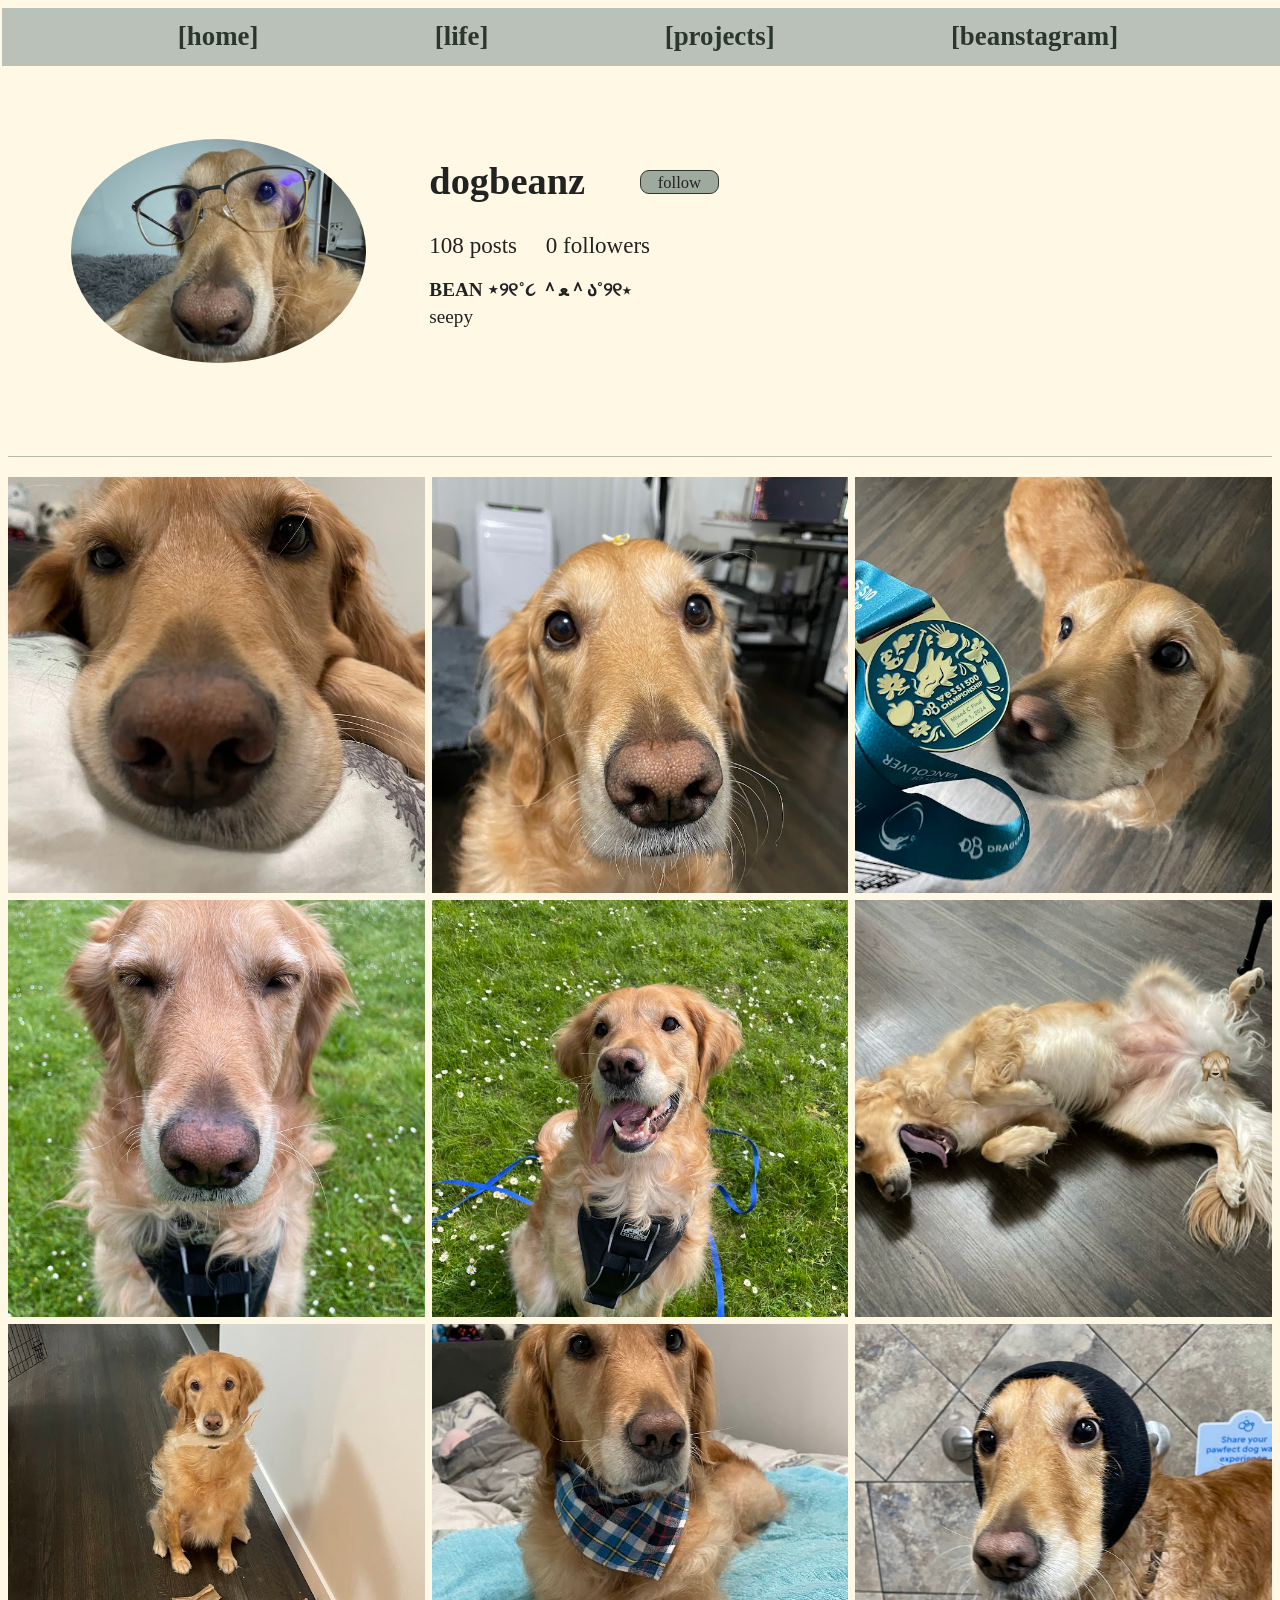
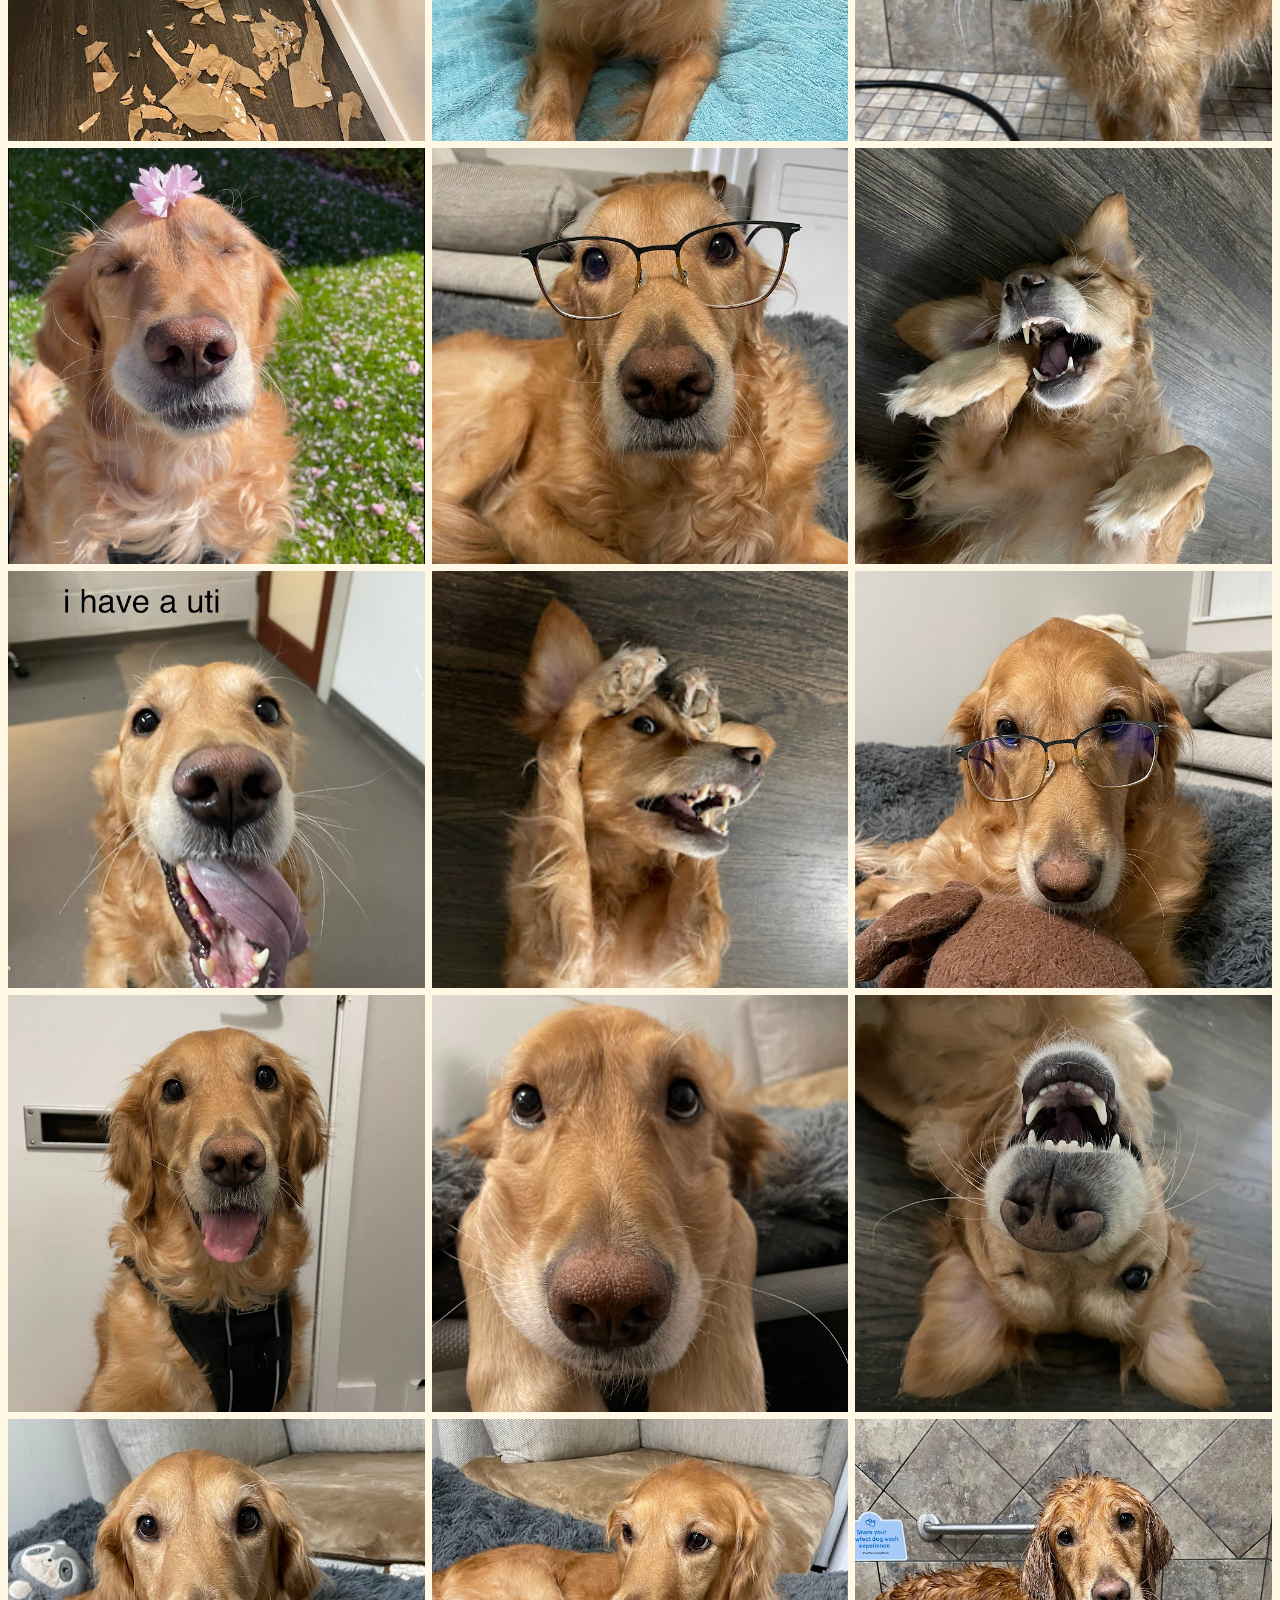
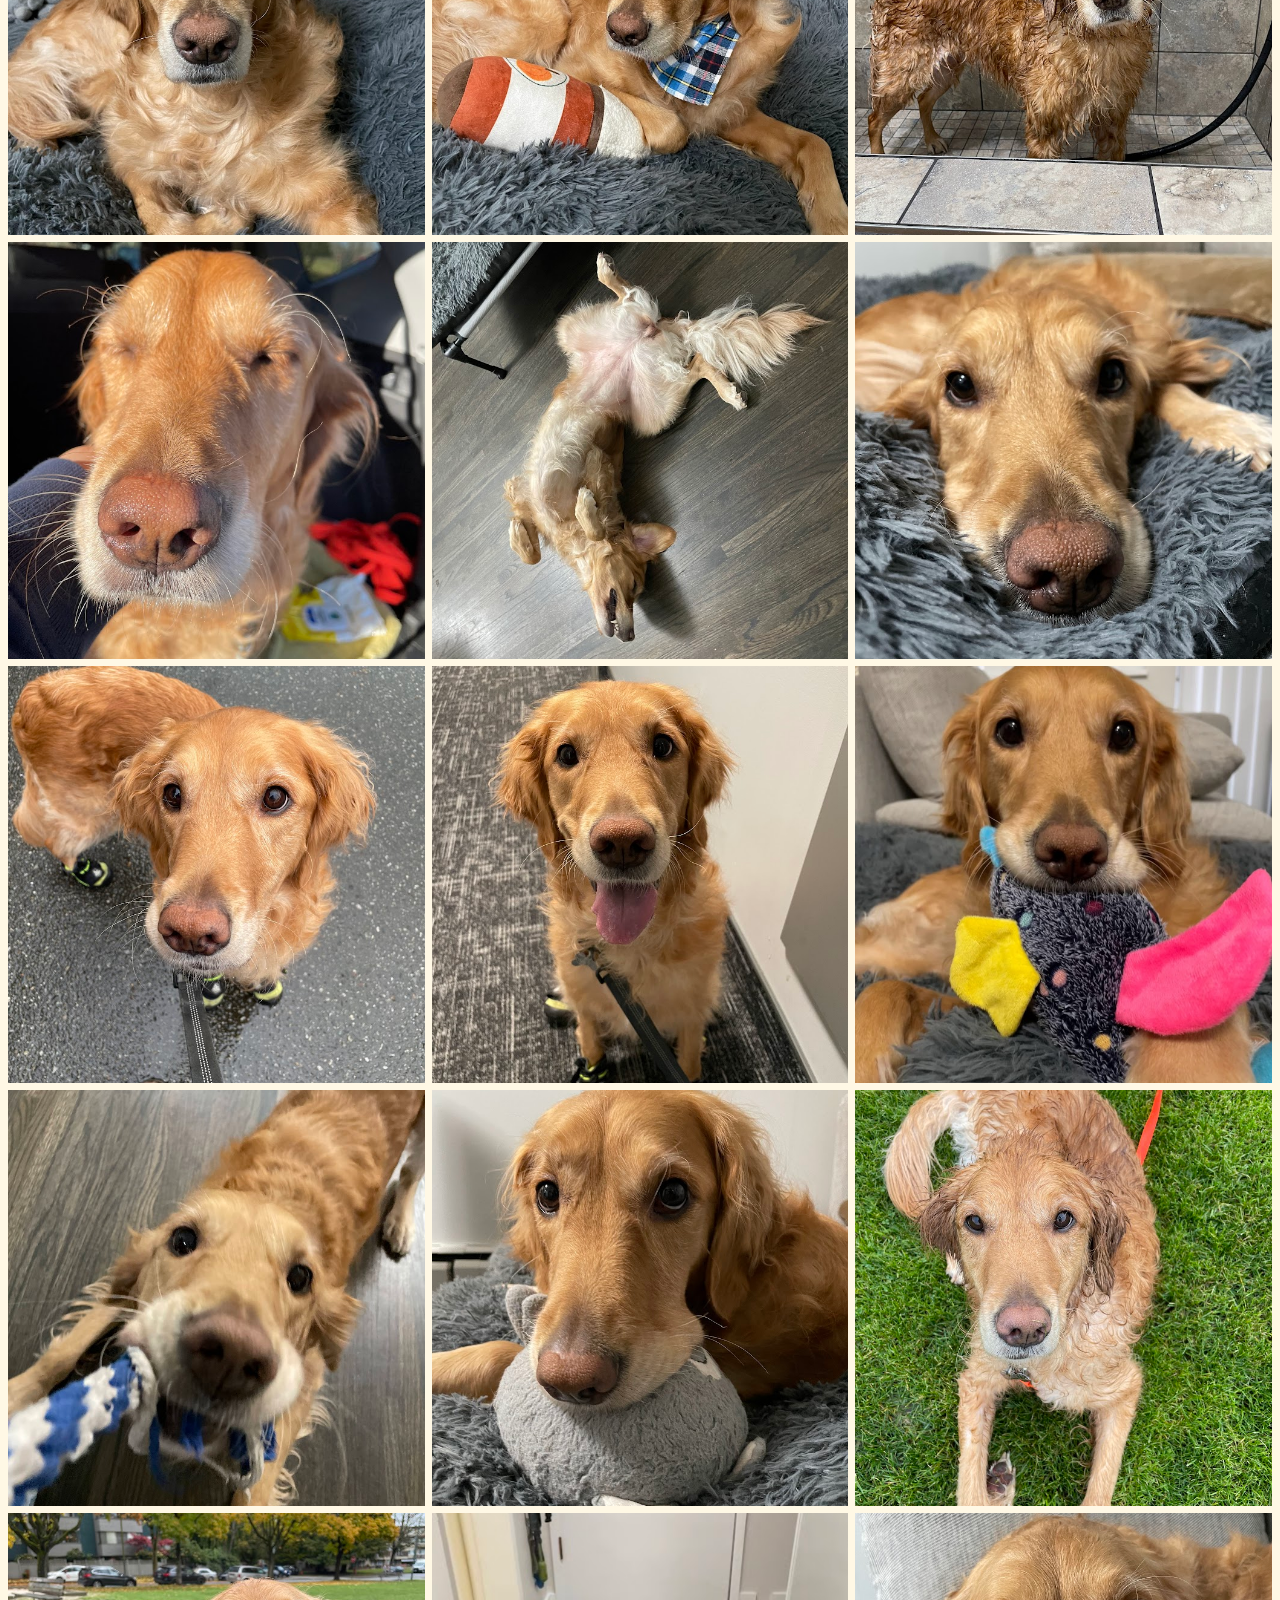
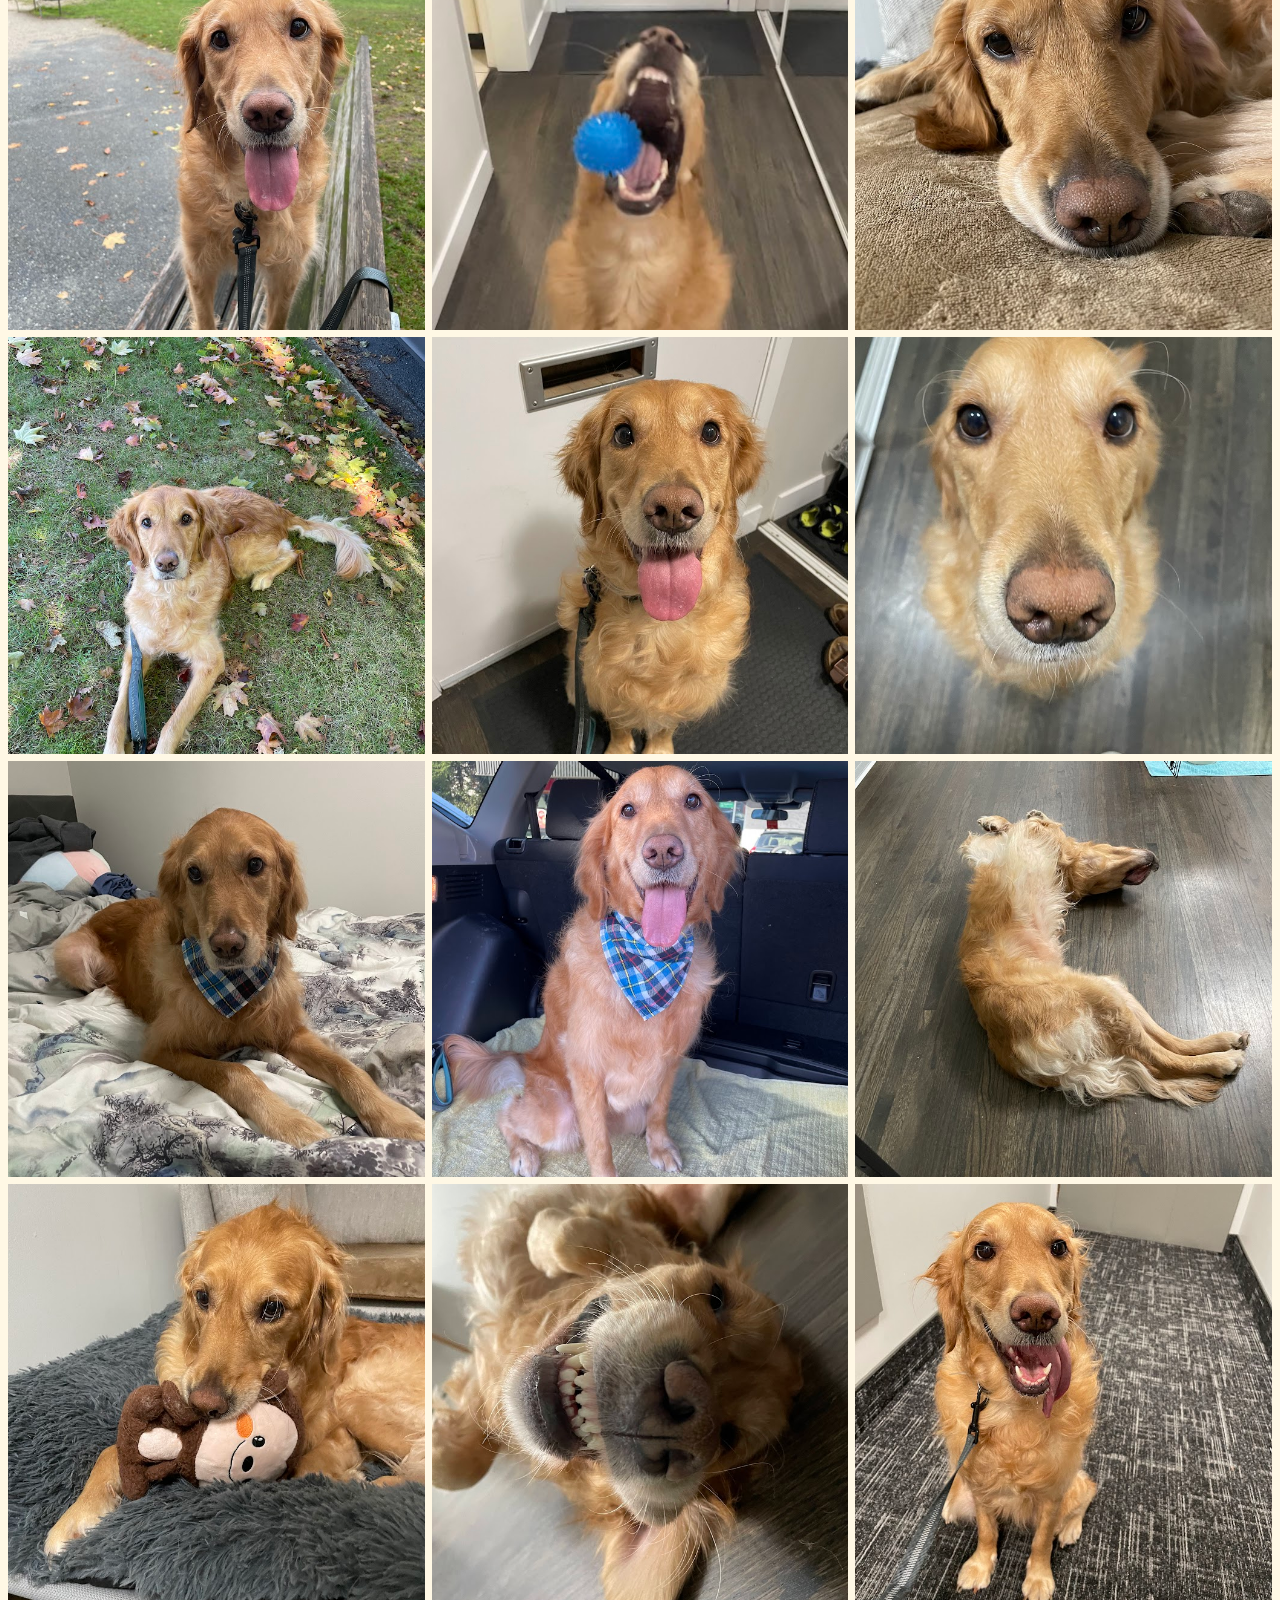
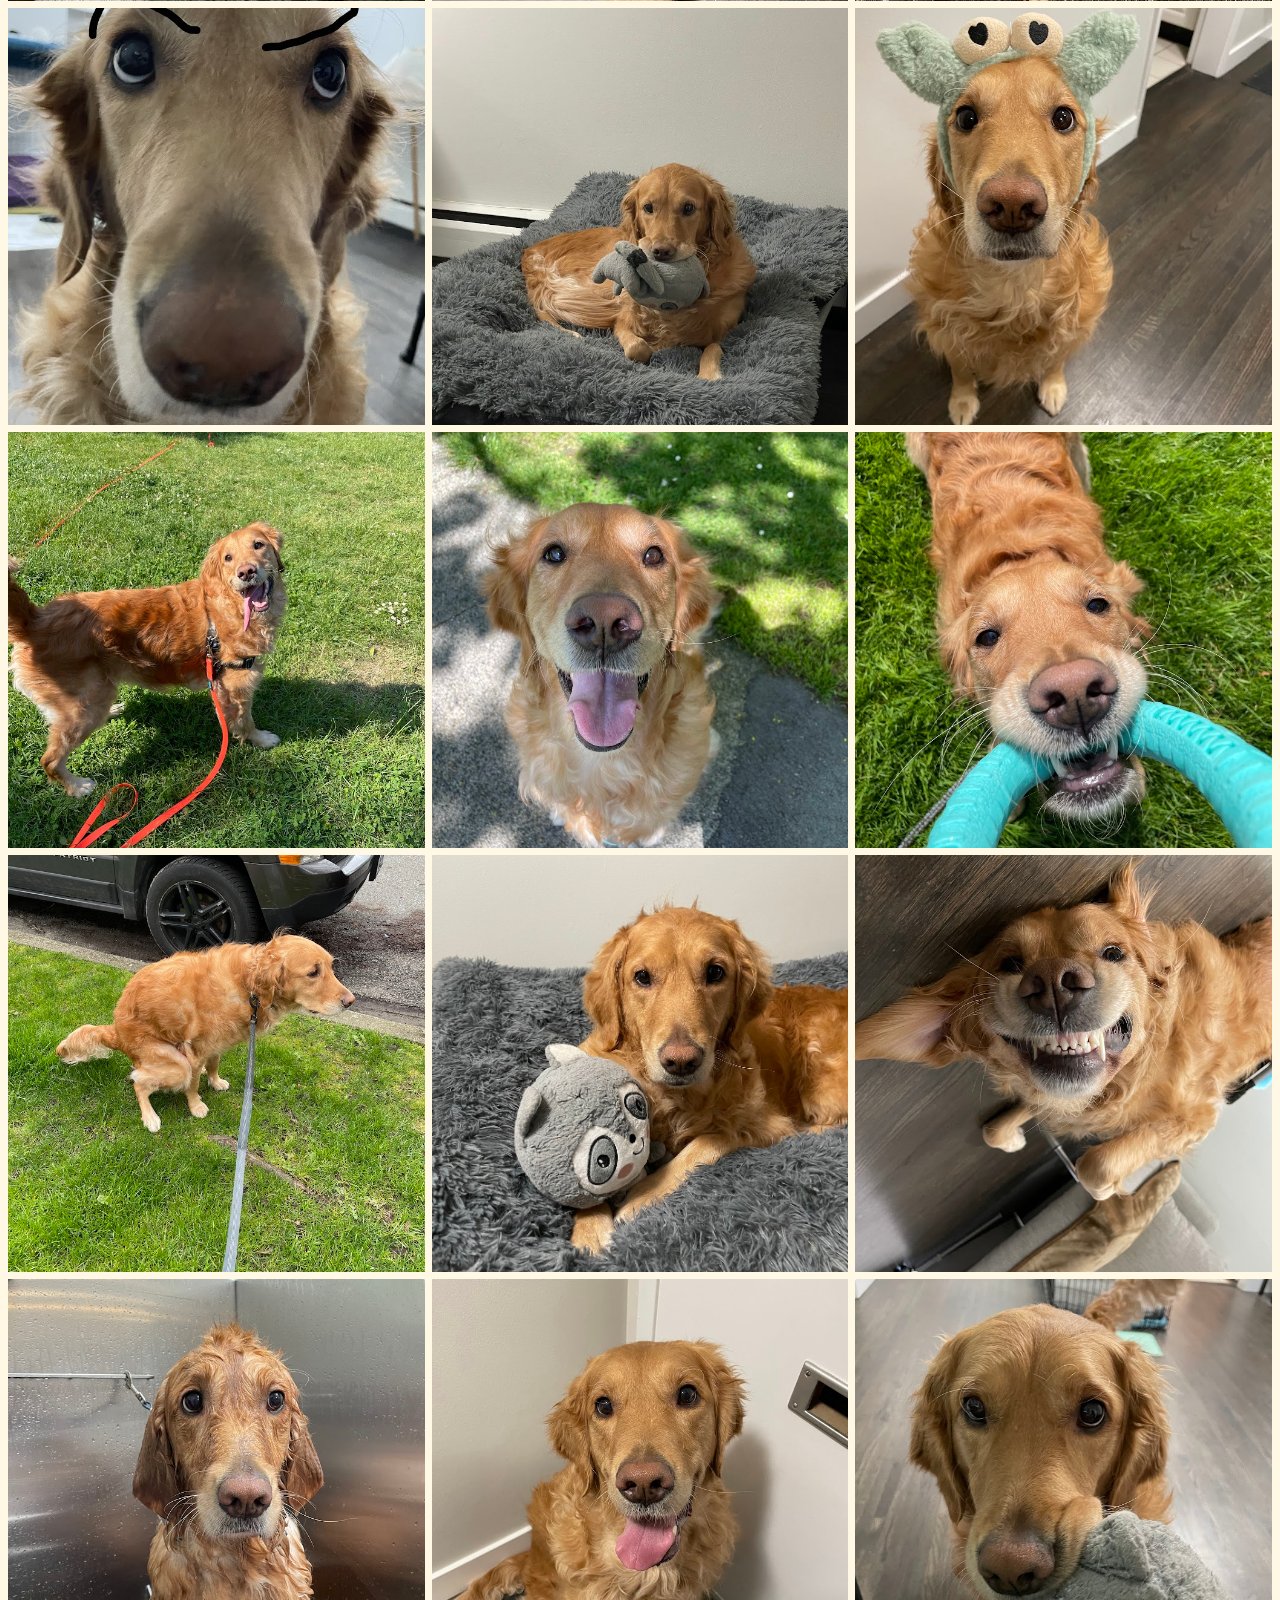
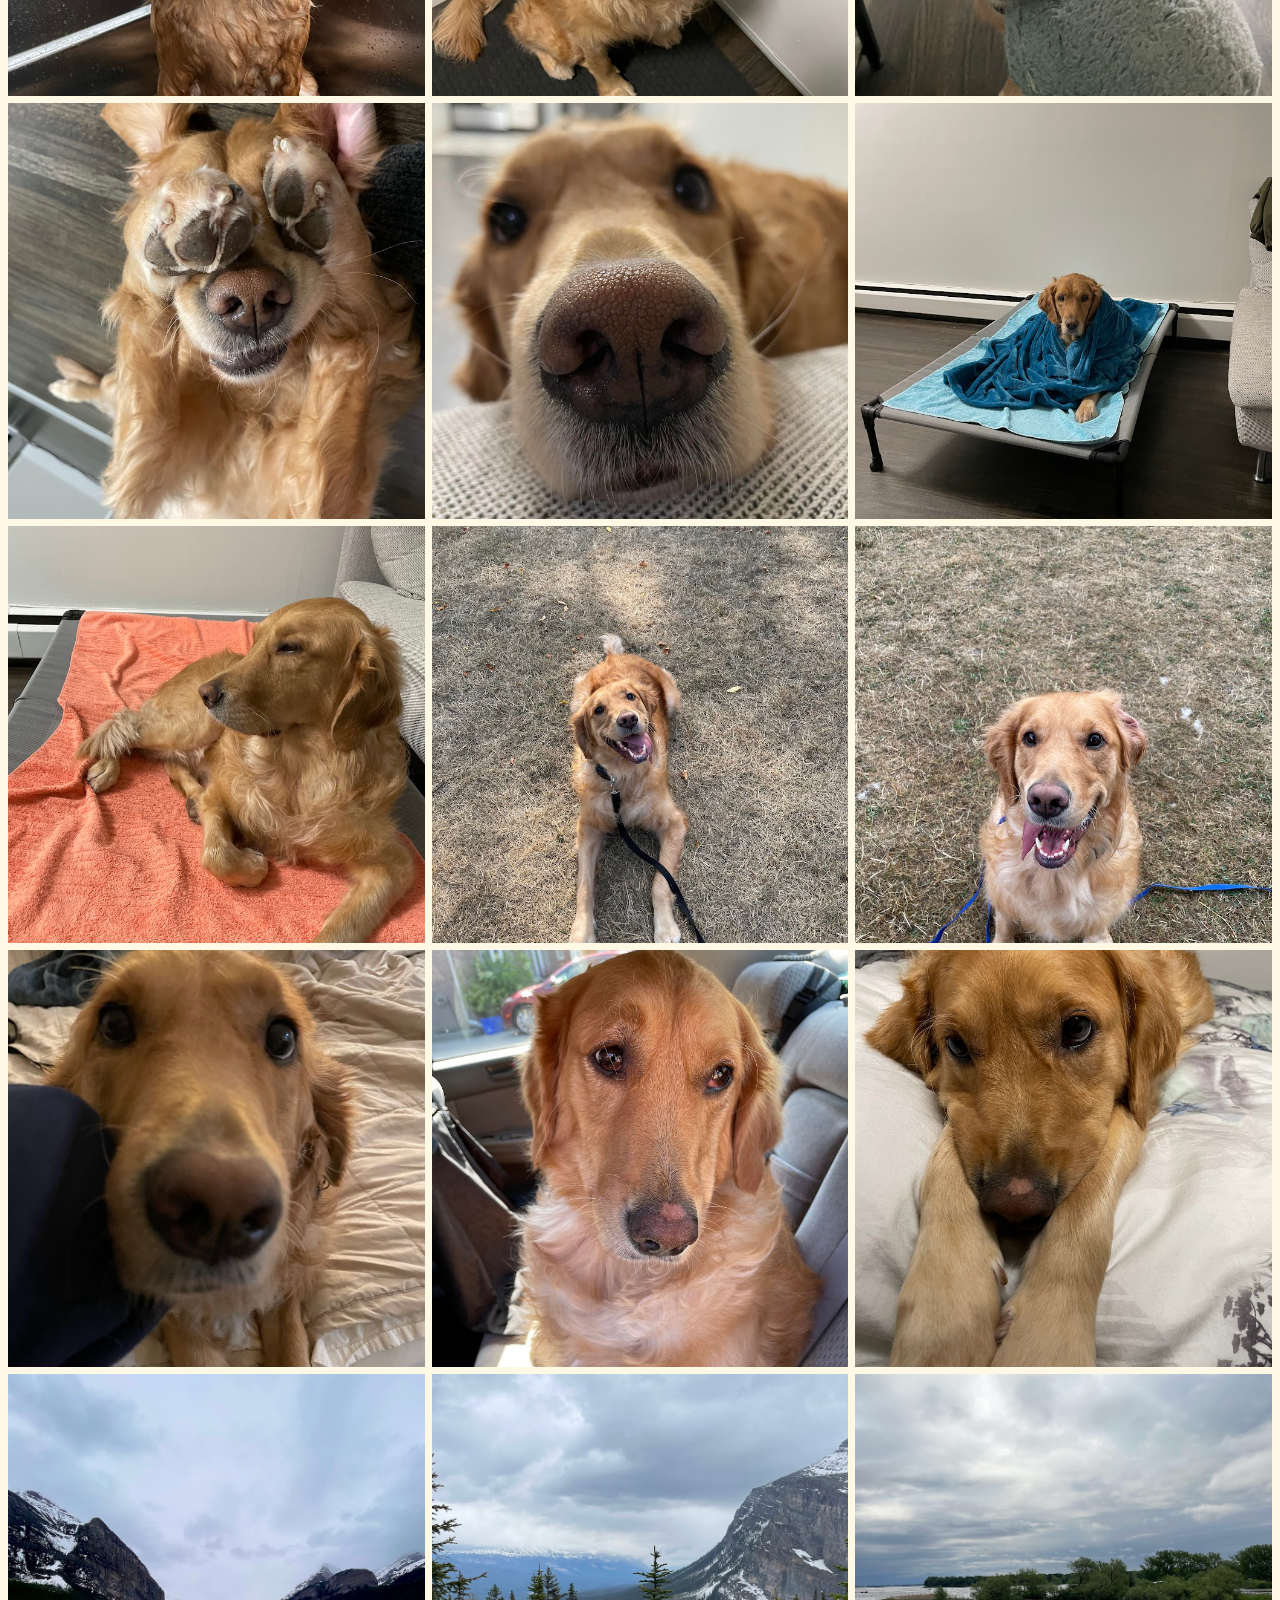
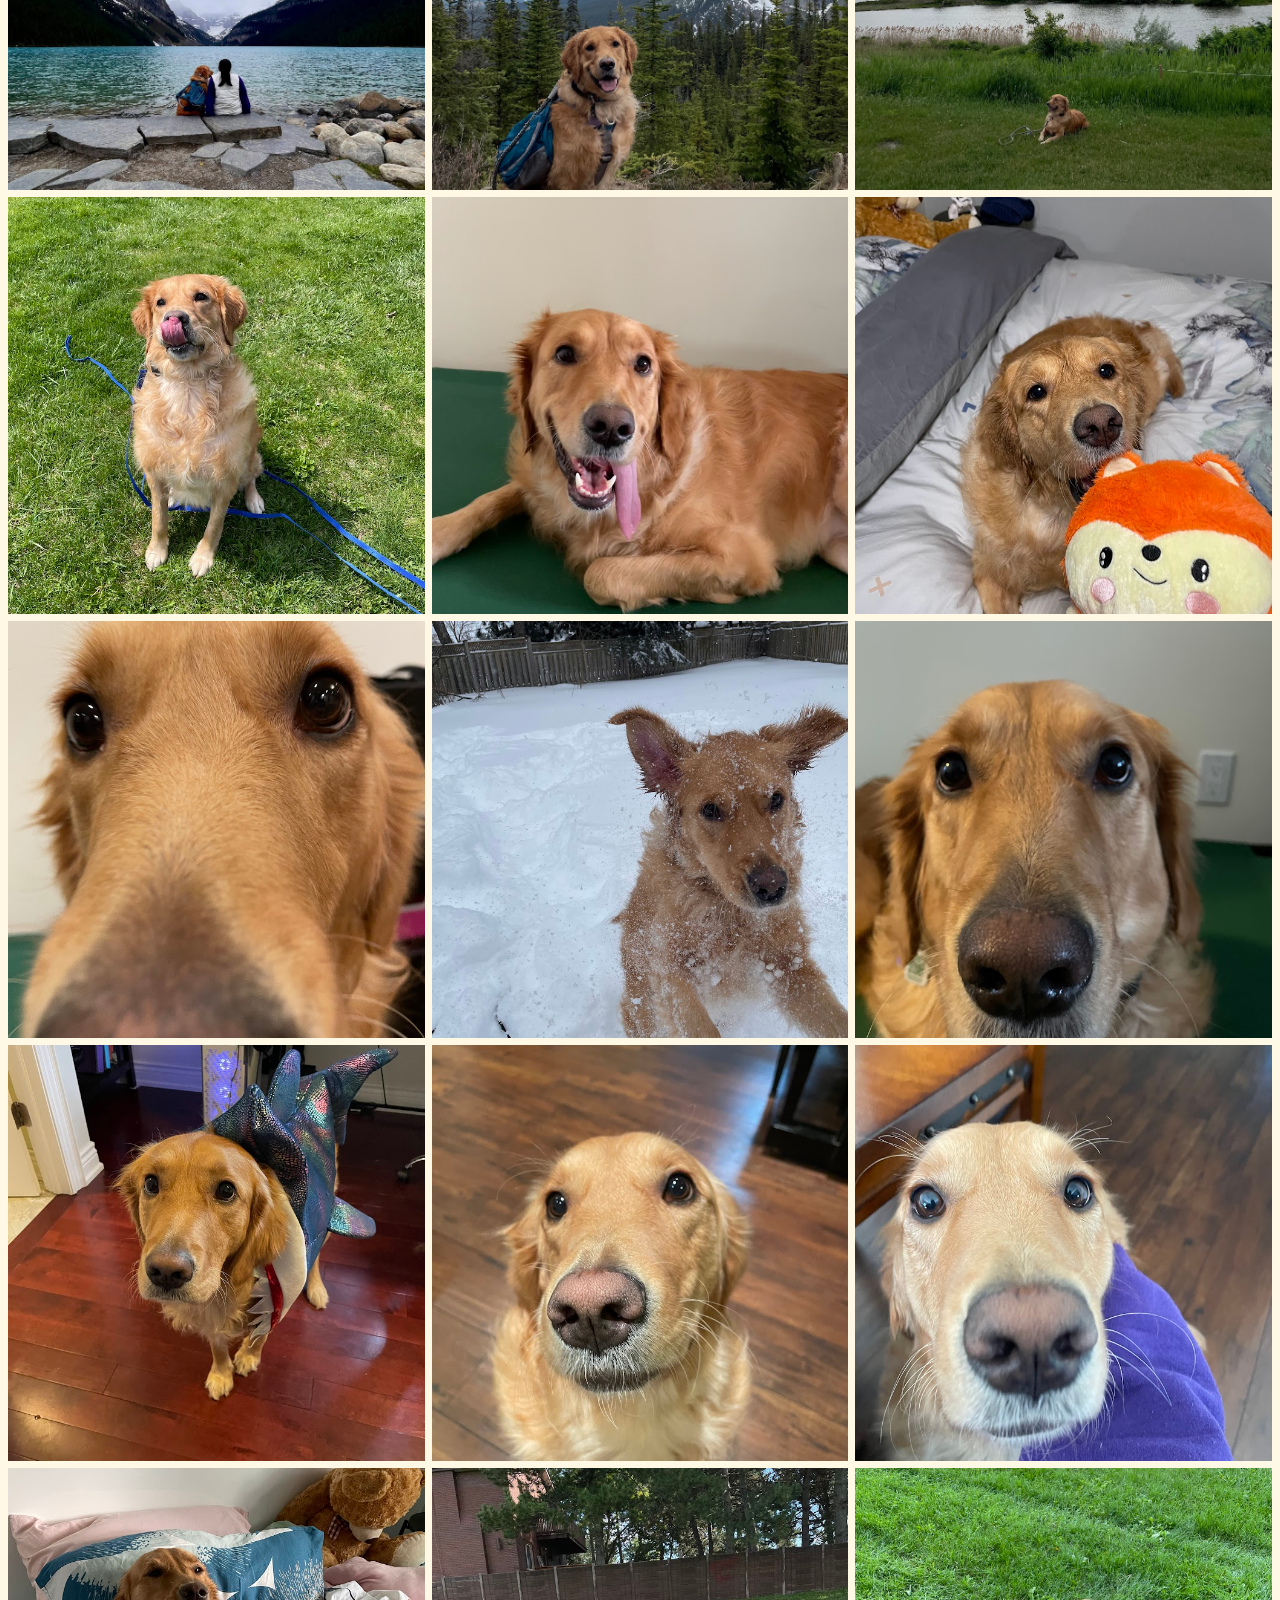
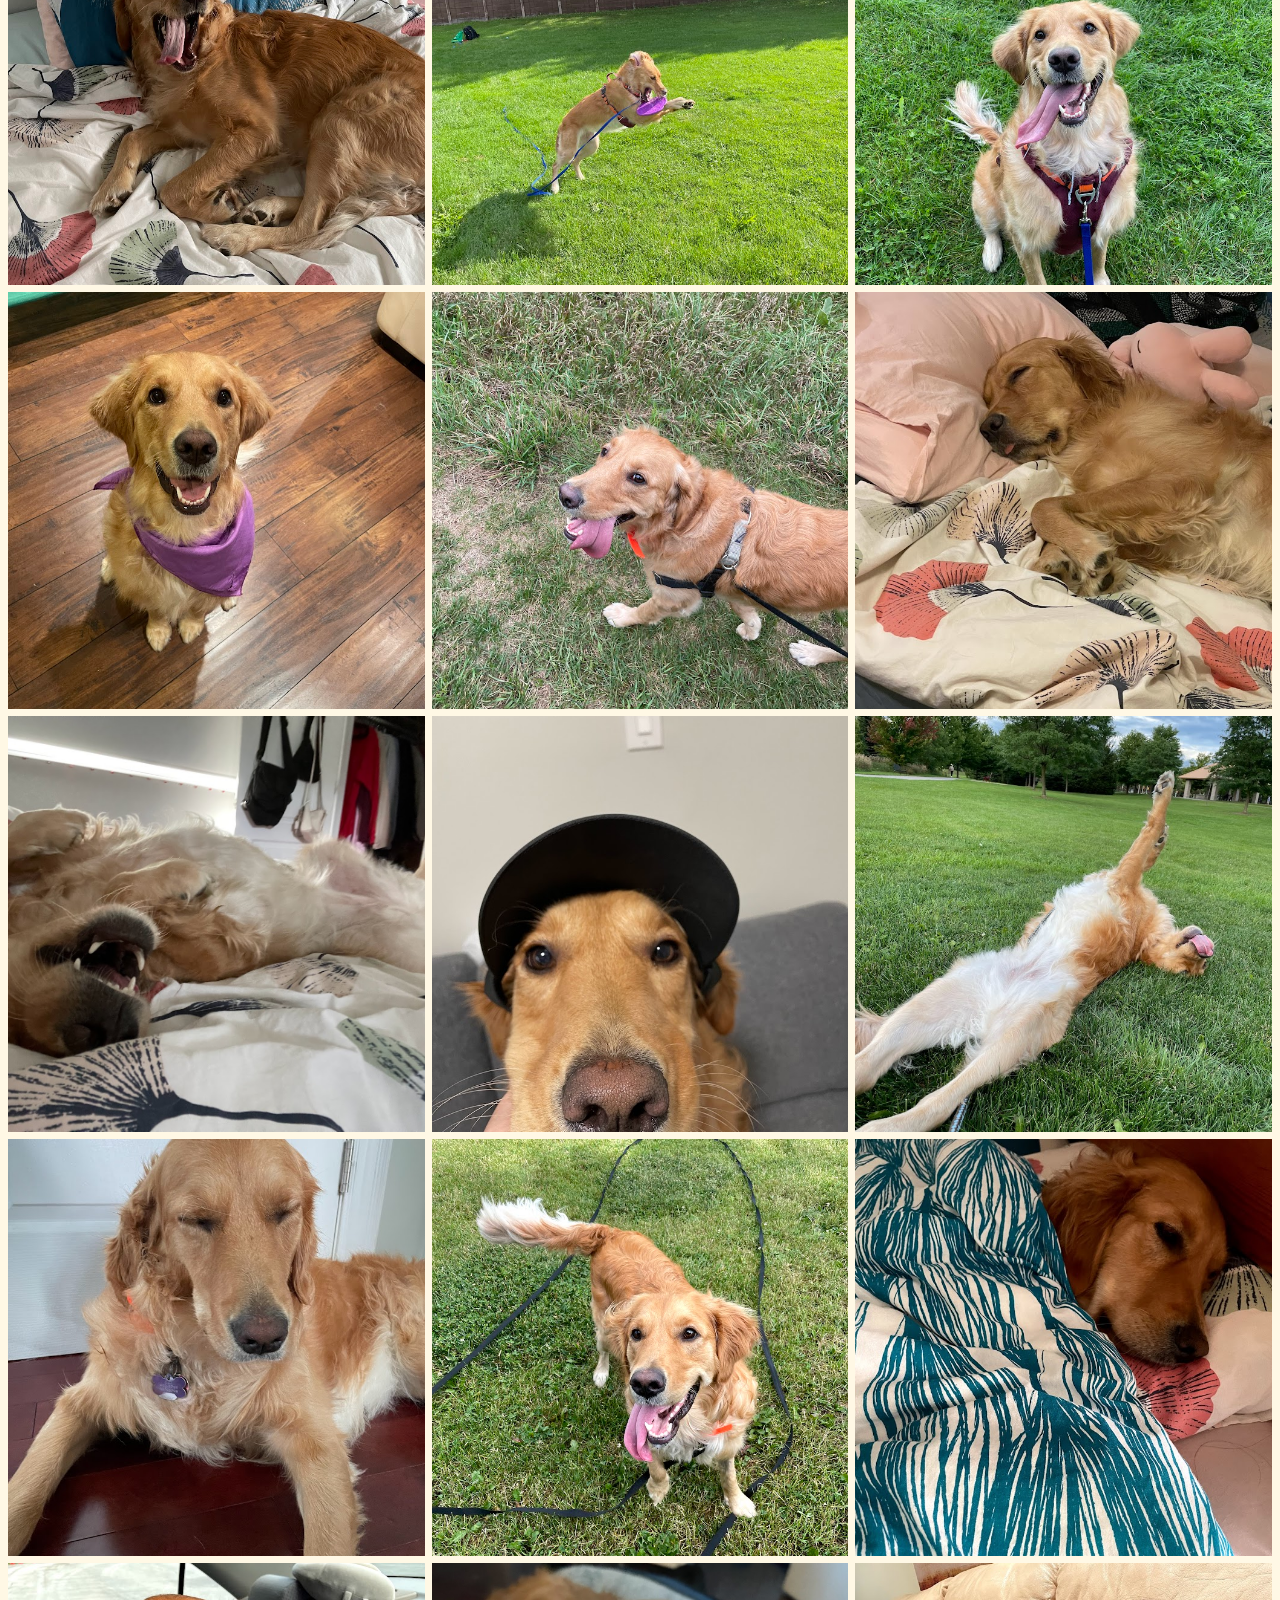
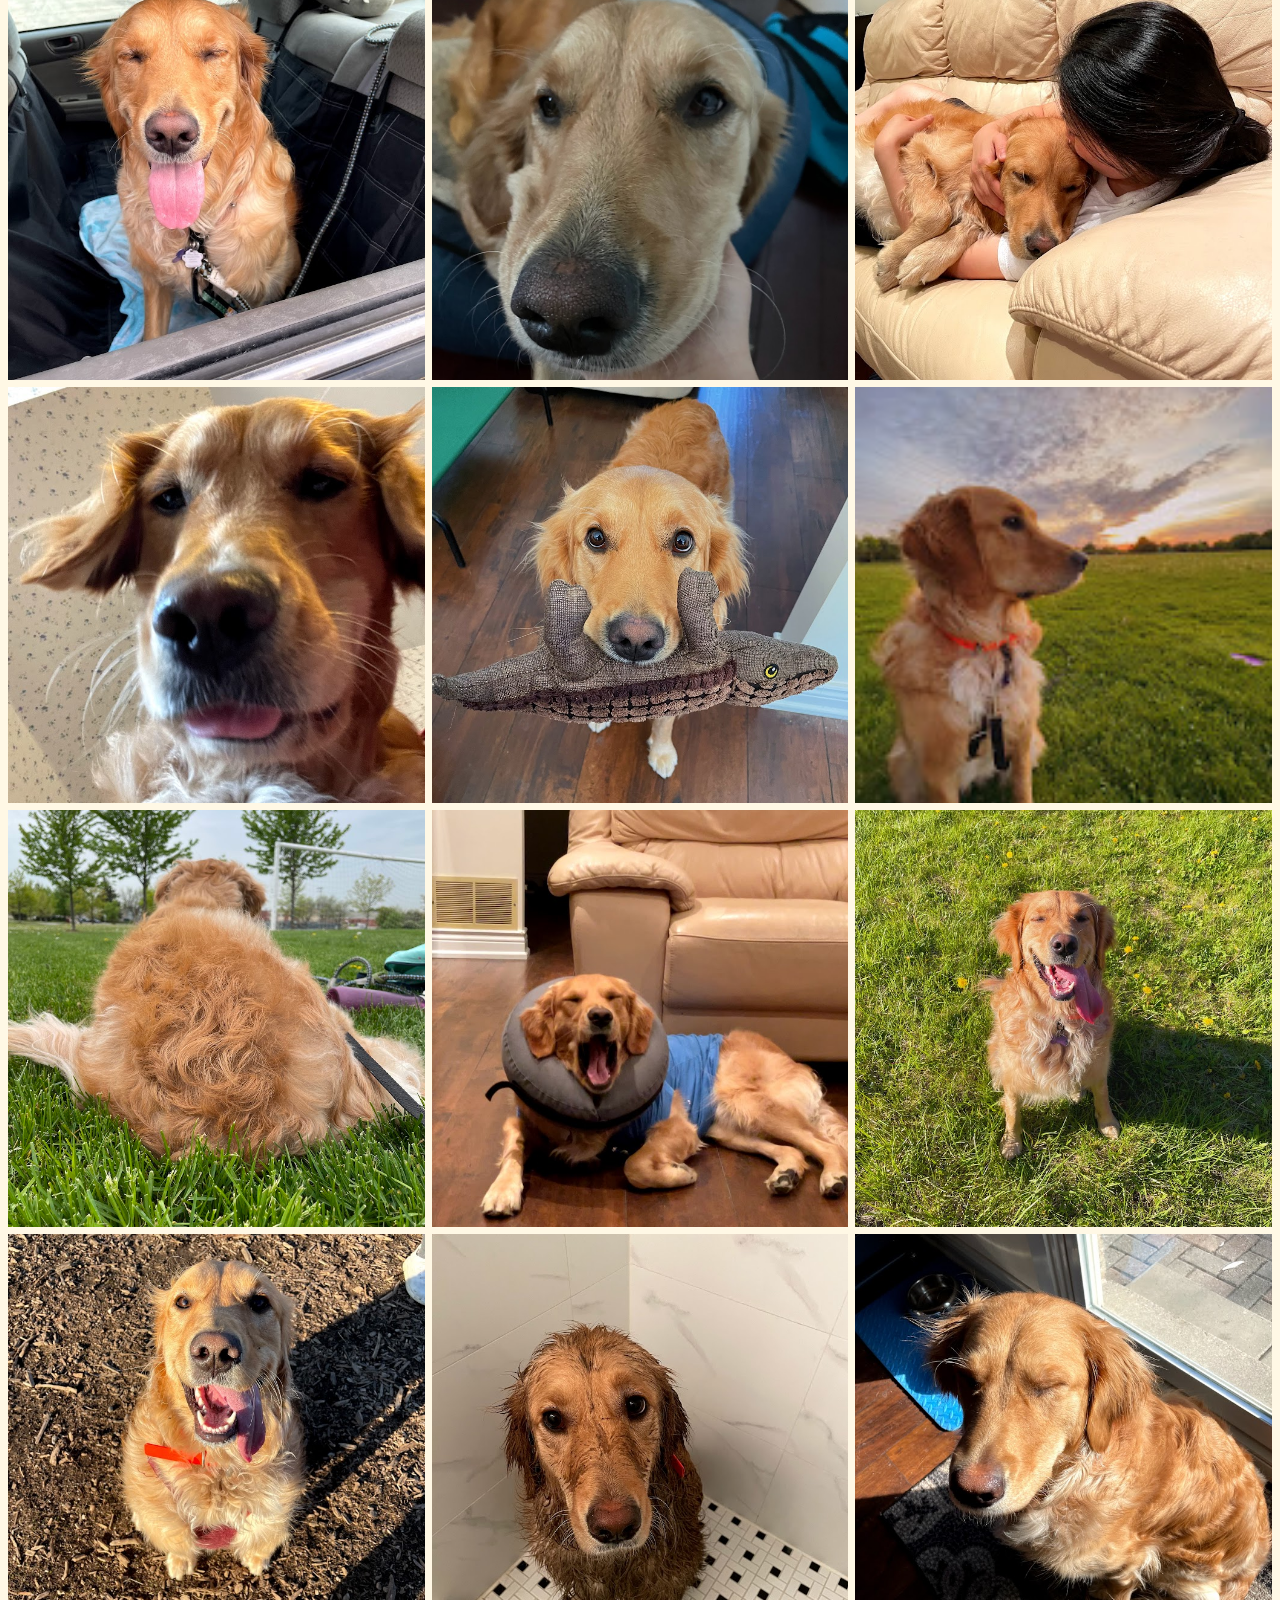
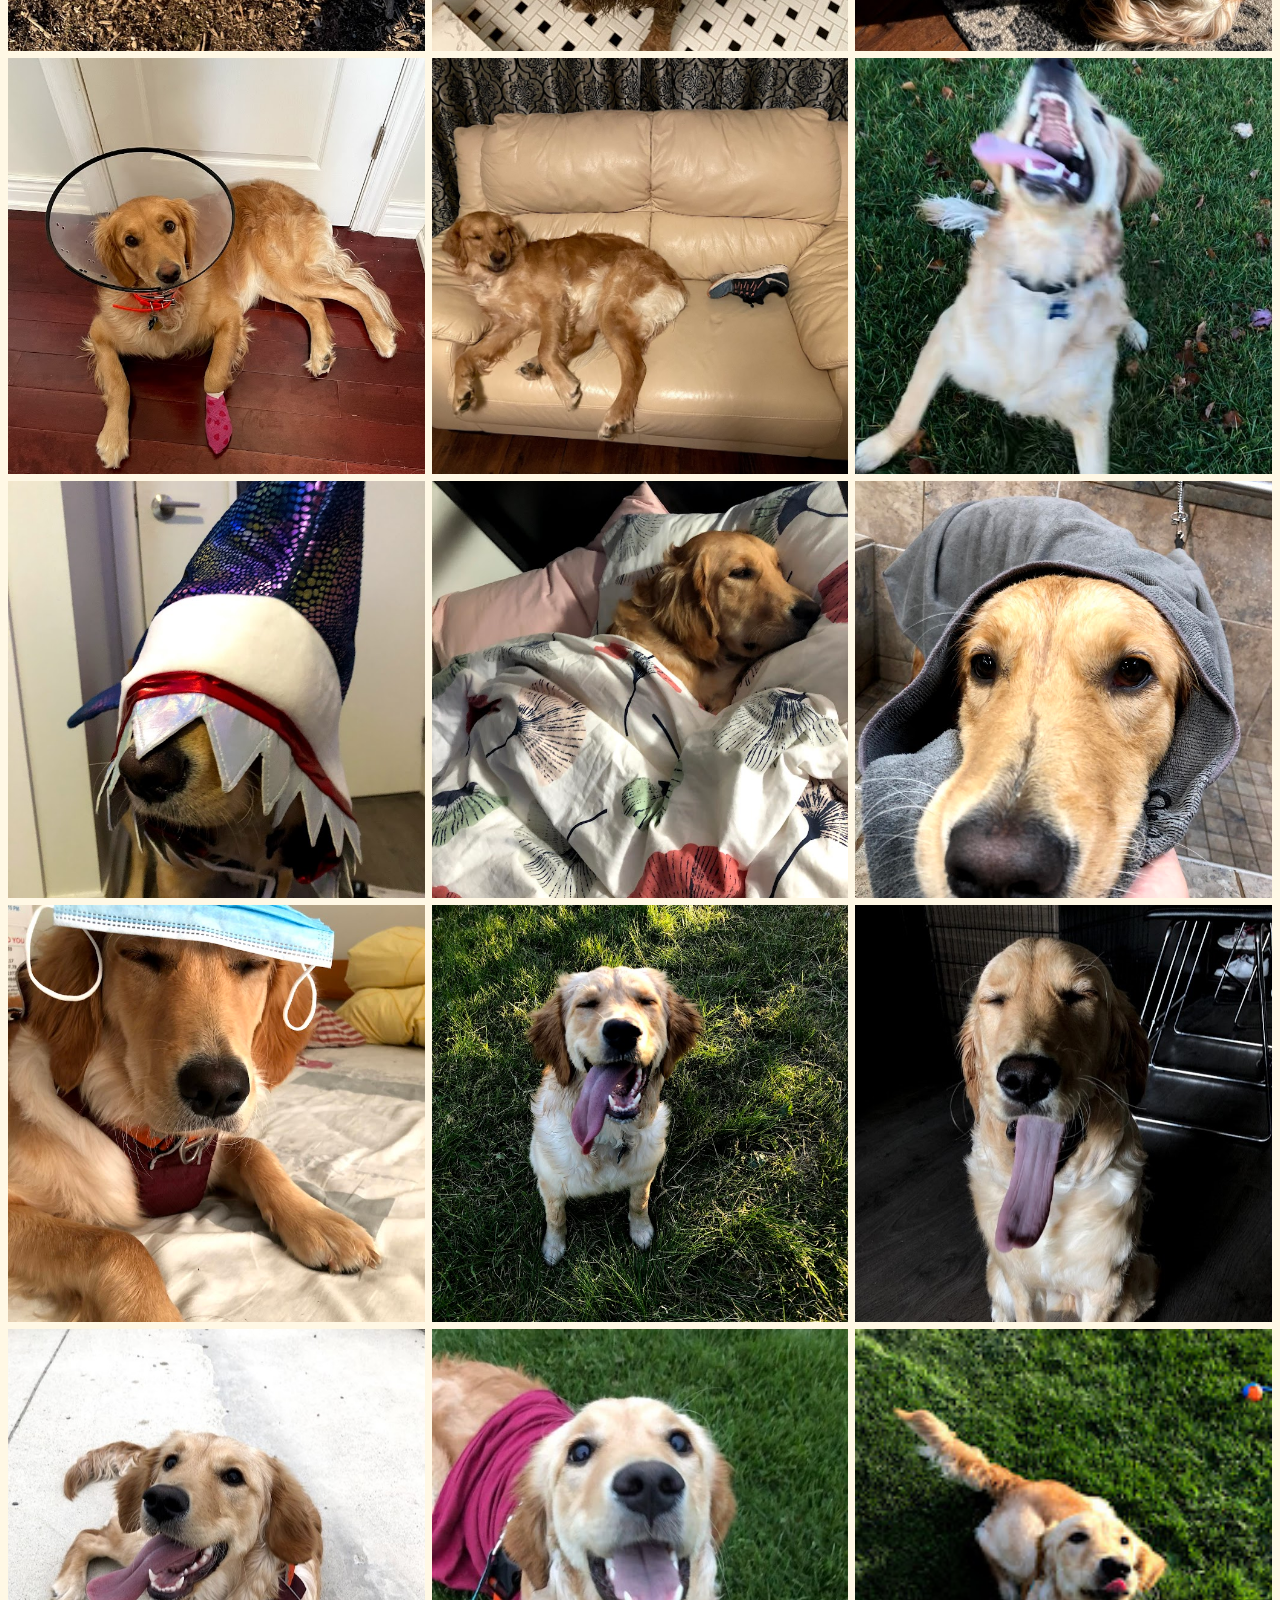
==== commit b7bab59a: "adding follow button counter" ====
--- a/bean.html
+++ b/bean.html
@@ -30,7 +30,7 @@
       </div>
 
       <div class="profile-follow">
-        <button class="btn prof-follow-btn">follow</button>
+        <button id="prof-follow-btn">follow</button>
       </div>
 
       <div class="pfp">
@@ -38,7 +38,7 @@
       </div>
 
       <div class="profile-stats">
-          <p><span class="prof-stat-count">108</span> posts &emsp;<span class="prof-stat-count">1</span> followers</p>
+          <p><span class="prof-stat-count">108</span> posts &emsp;<span id="prof-follow-count">0</span> followers</p>
       </div>
 
       <div class="profile-bio">
@@ -49,6 +49,9 @@
   </div>
 </header>
 
+<!--follow button functionality-->
+<script src="js/followBtn.js"></script>
+
 <!-- to the top button -->
 <!--<a id="top"></a>-->
 <!--<a href="#top">Back to top</a>-->
--- a/css/bean.css
+++ b/css/bean.css
@@ -36,7 +36,7 @@
   grid-area: 2 / 3 / span 1 / span 2;
 }
 
-.btn {
+#prof-follow-btn {
   all: unset;
   background: #9faa9f;
   border: 0.1vw solid #2b372a;
@@ -53,13 +53,13 @@
   grid-area: 2 / 4 / span 1 / span 1;
 }
 
-.prof-follow-btn:active {
+#prof-follow-btn:active {
   outline: 0.3rem #2b372a auto;
   background: #2b372a;
   color: #fff5c8;
 }
 
-.prof-follow-btn {
+#prof-follow-btn {
   position: absolute;
   bottom: 0;
 }
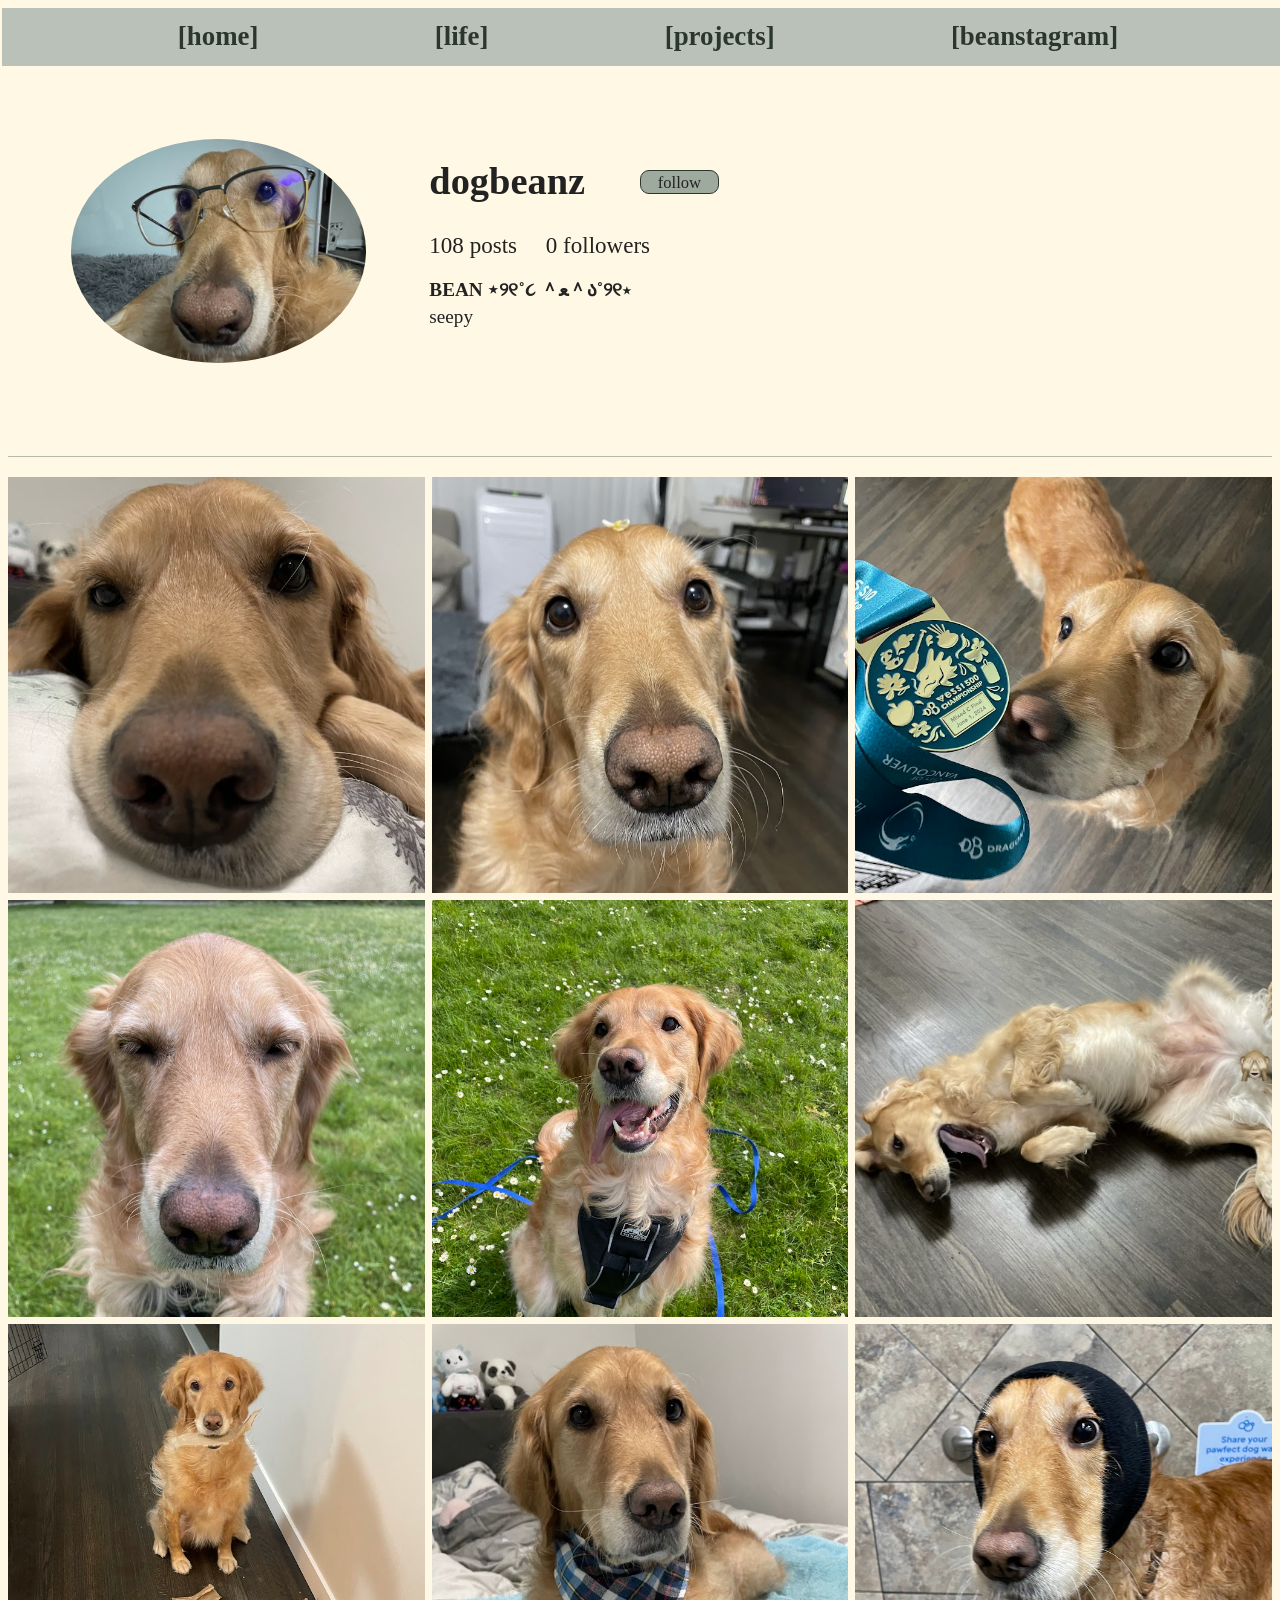
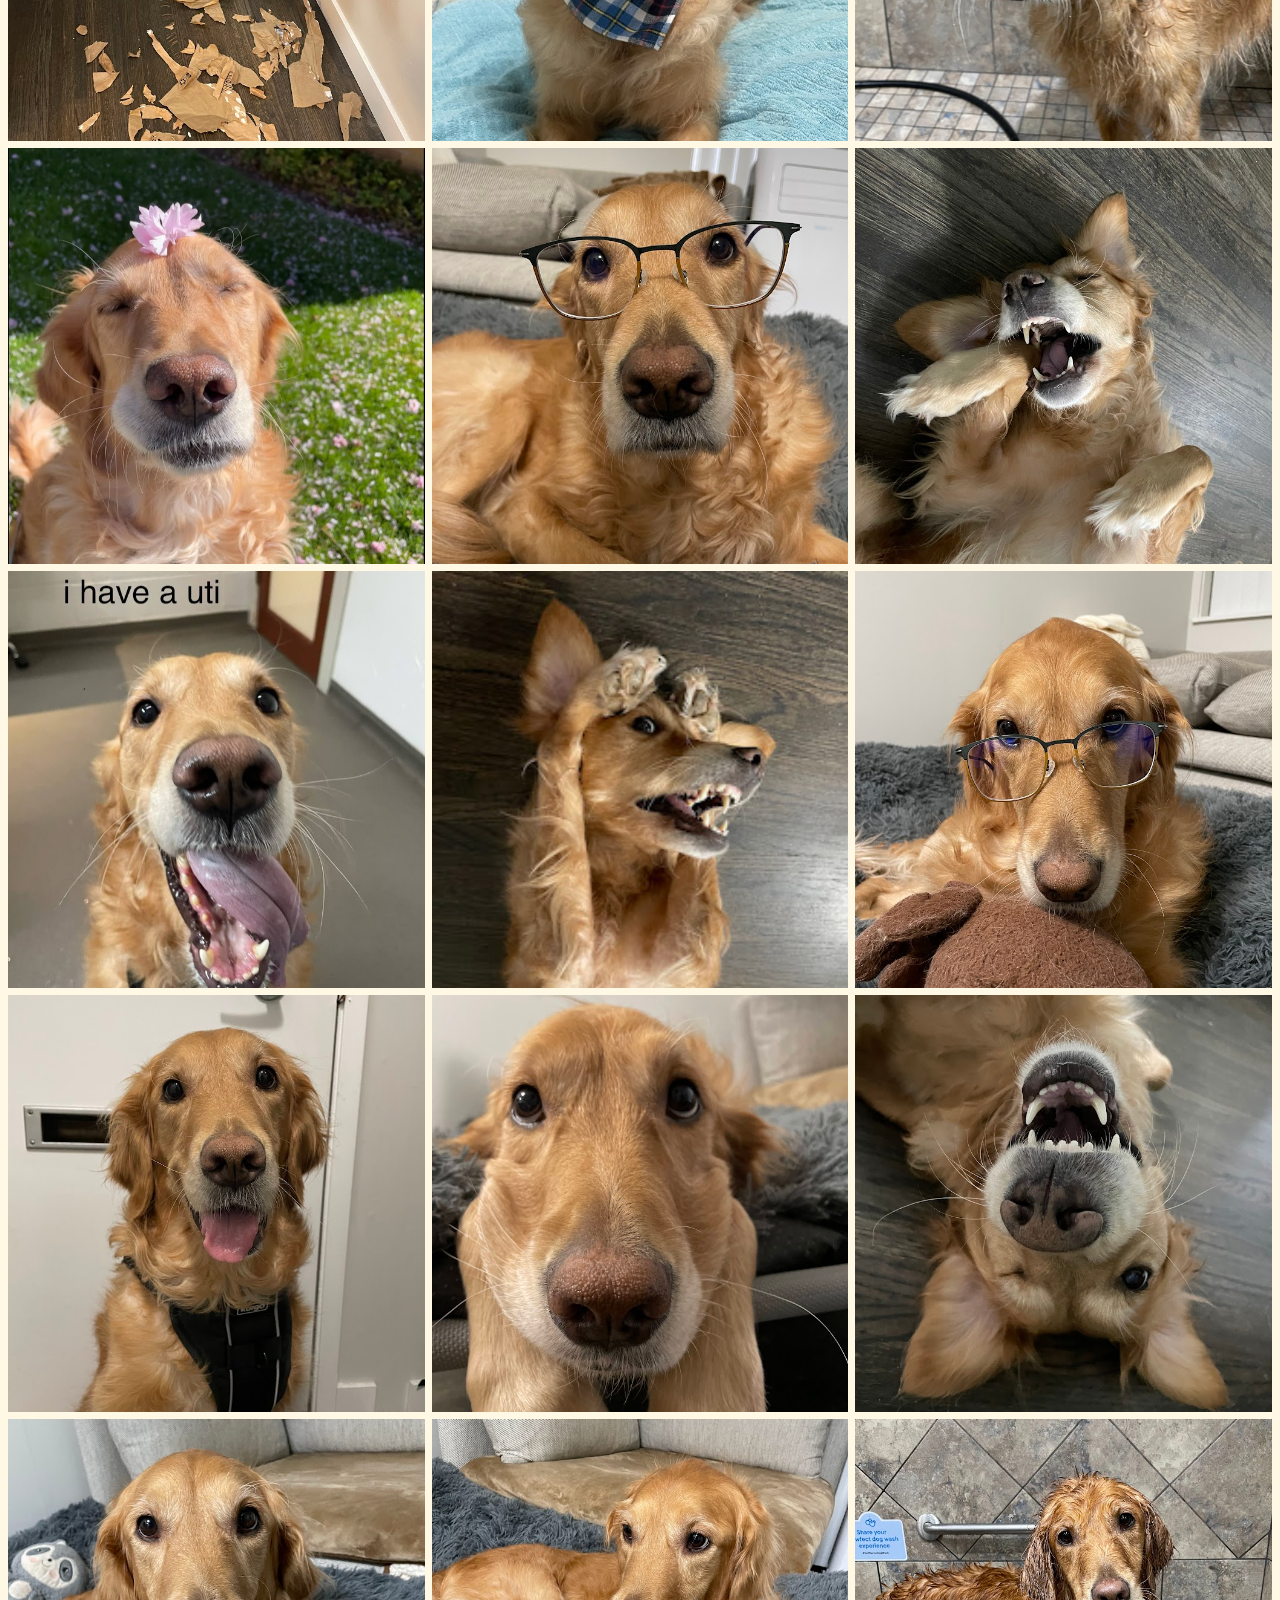
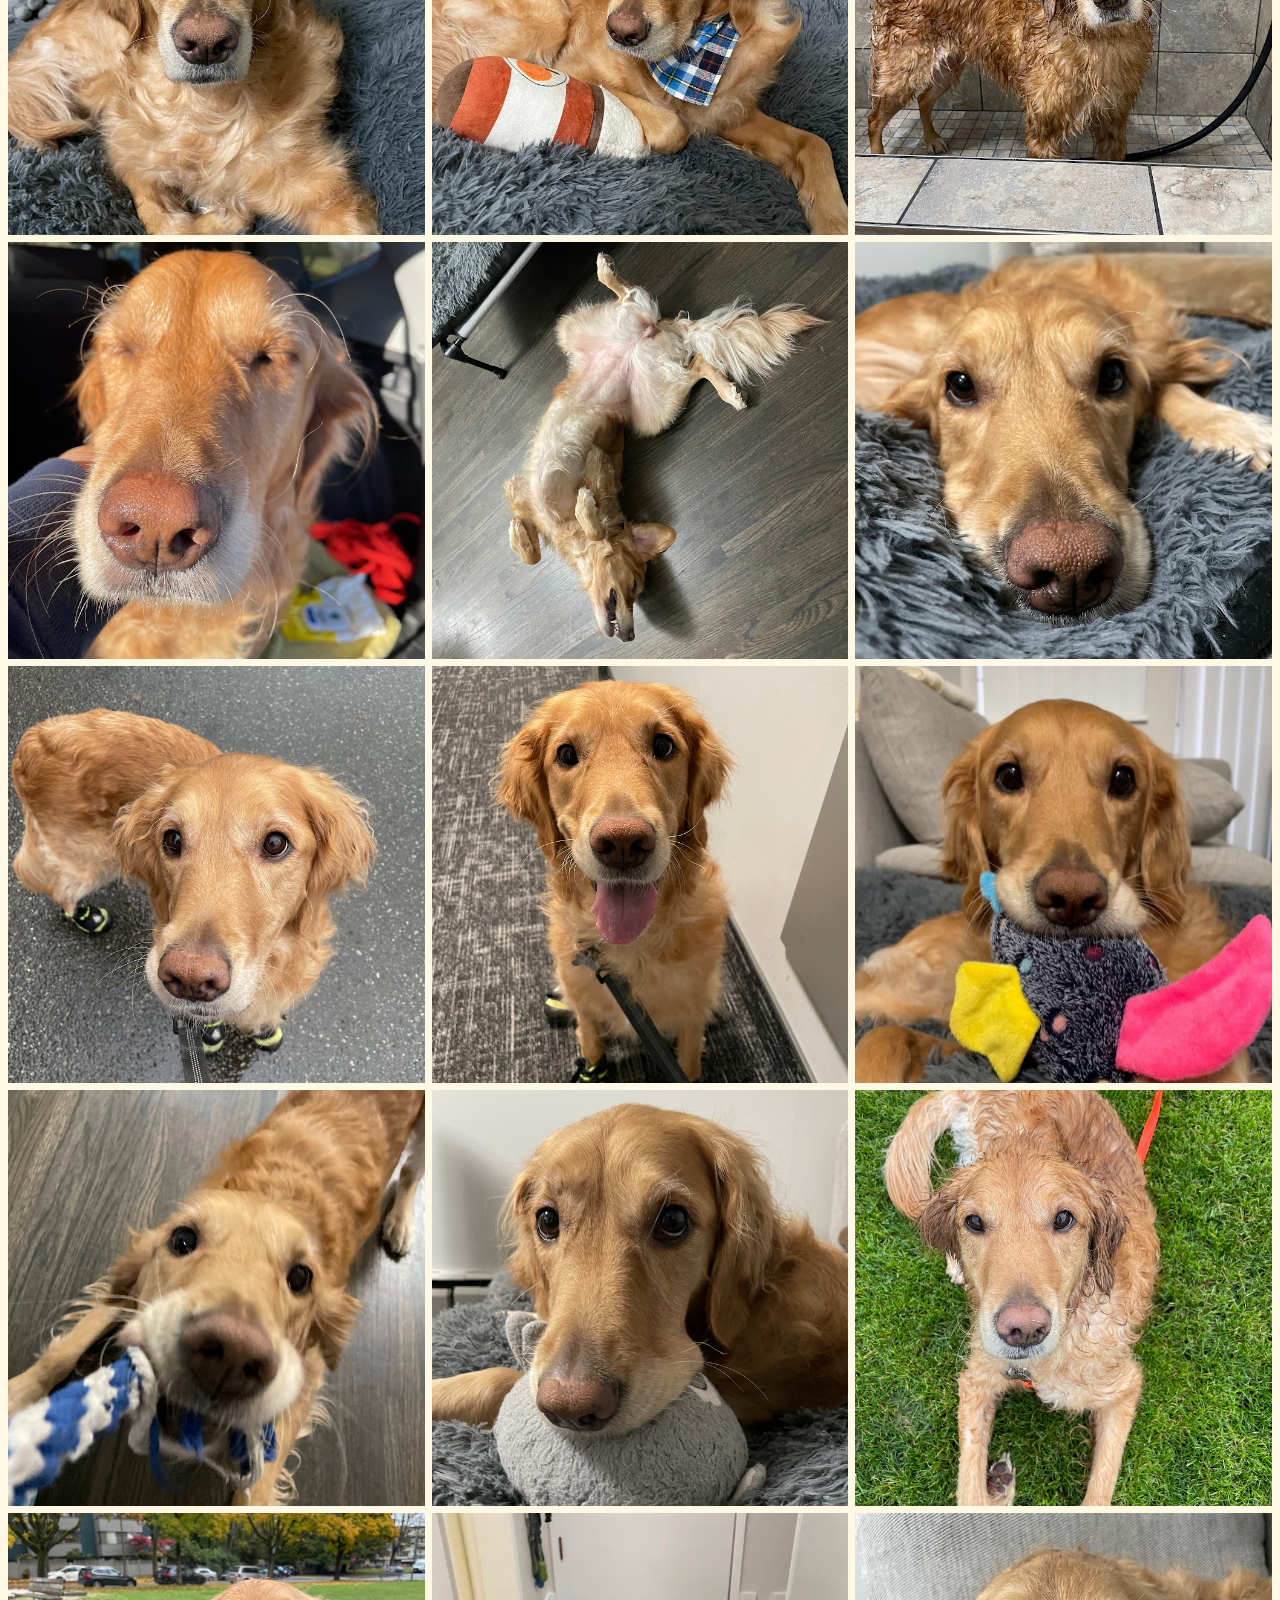
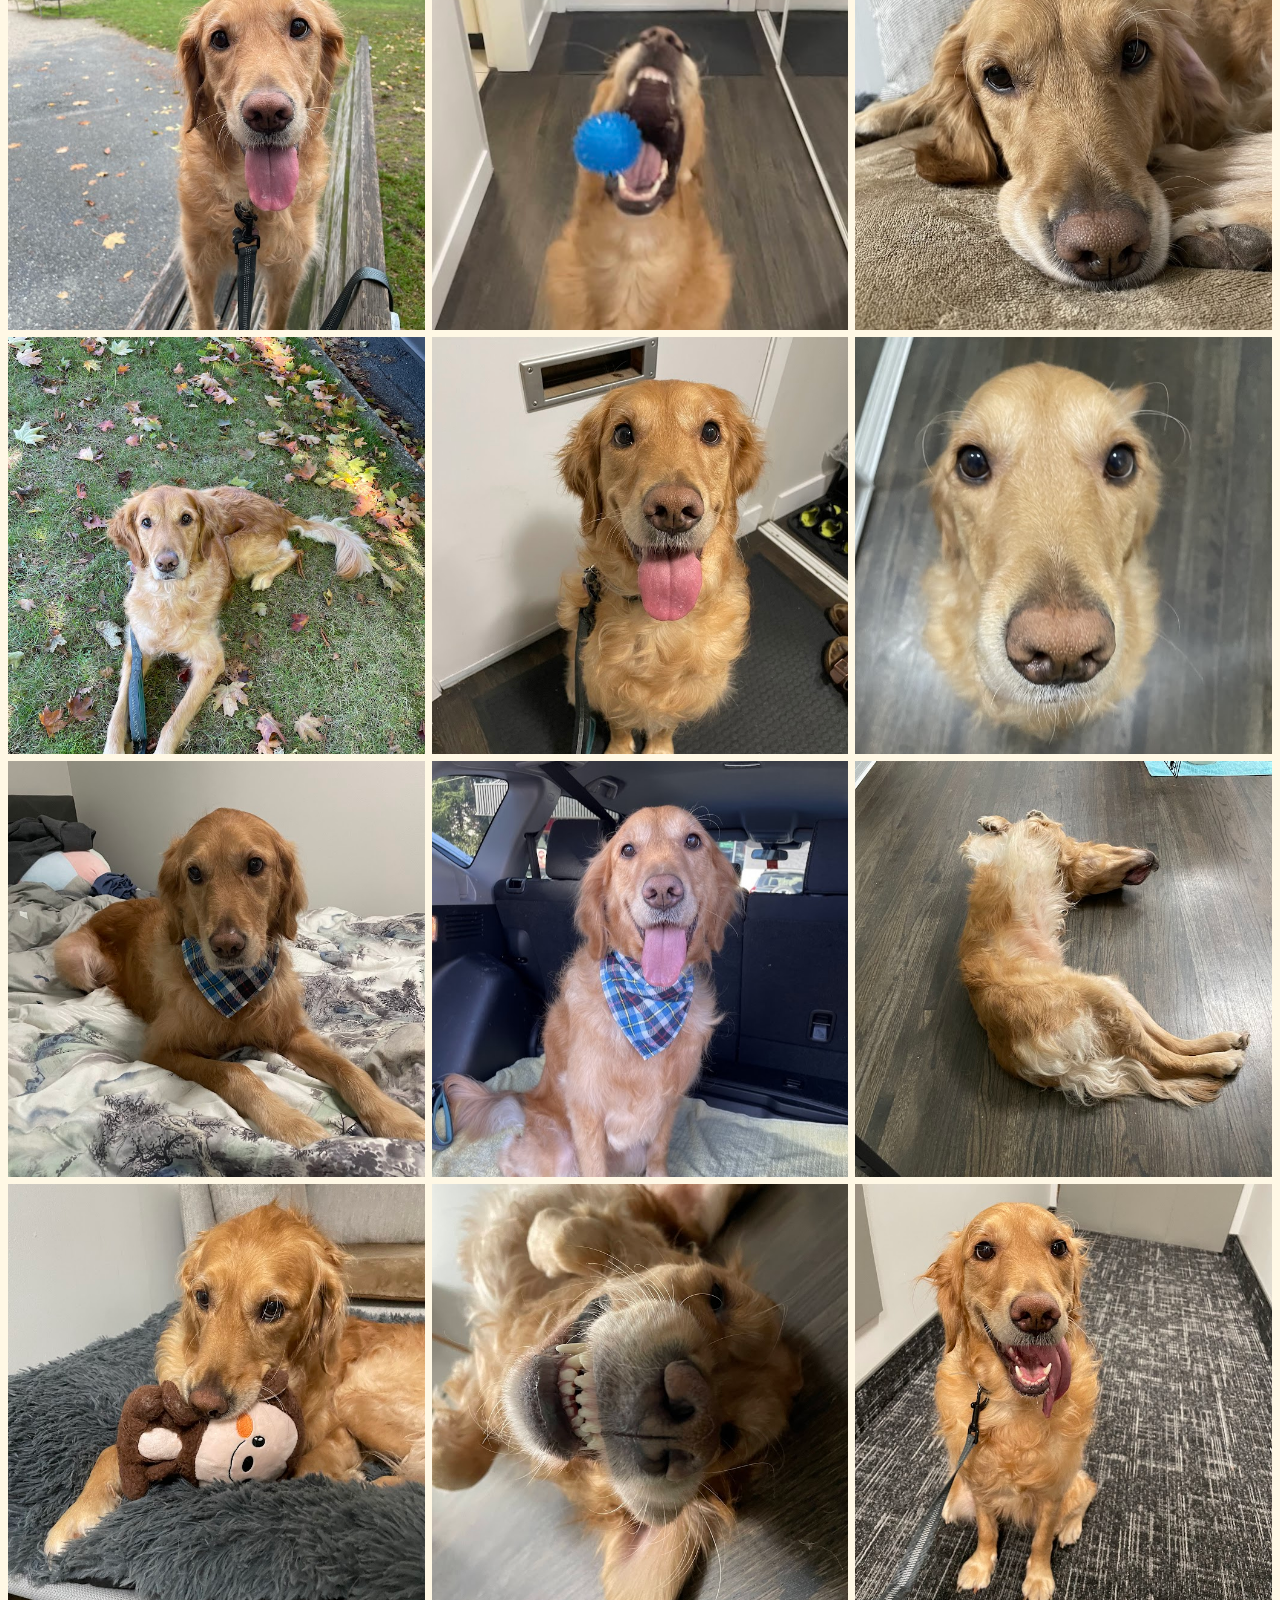
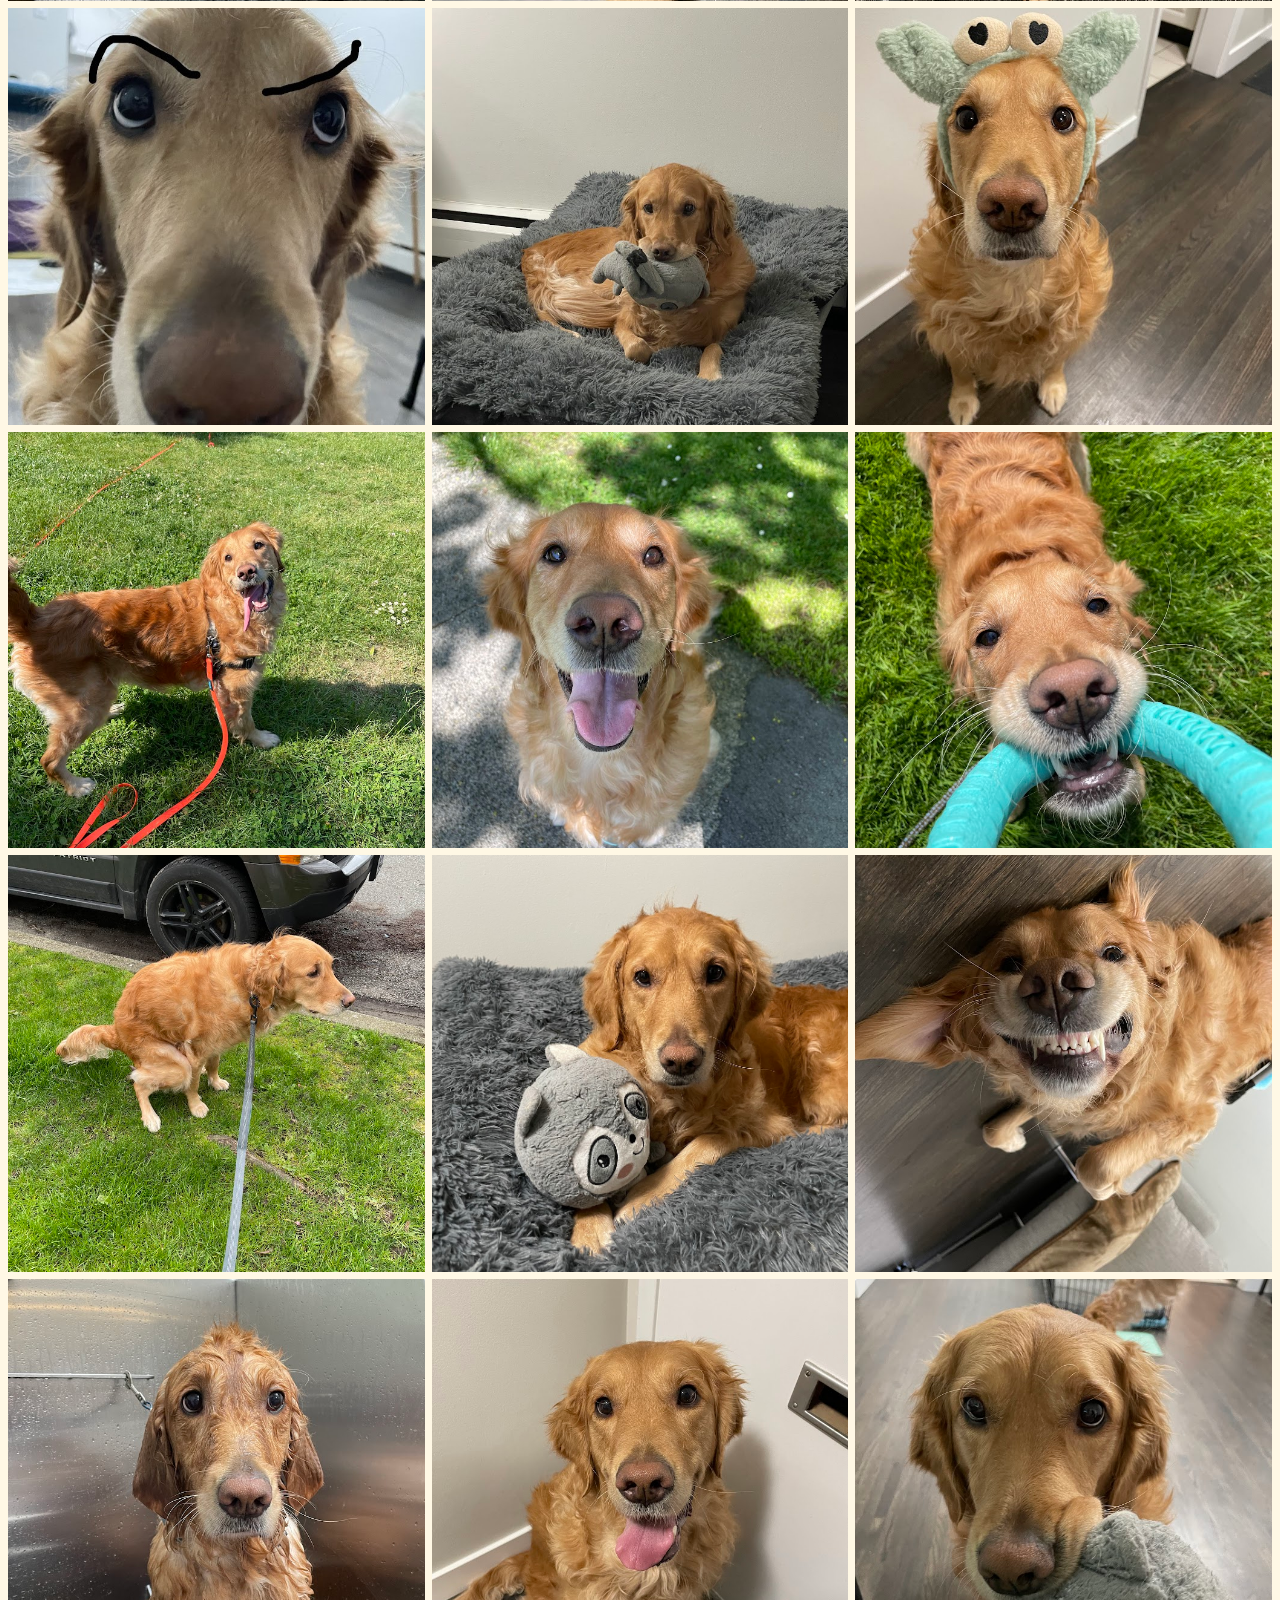
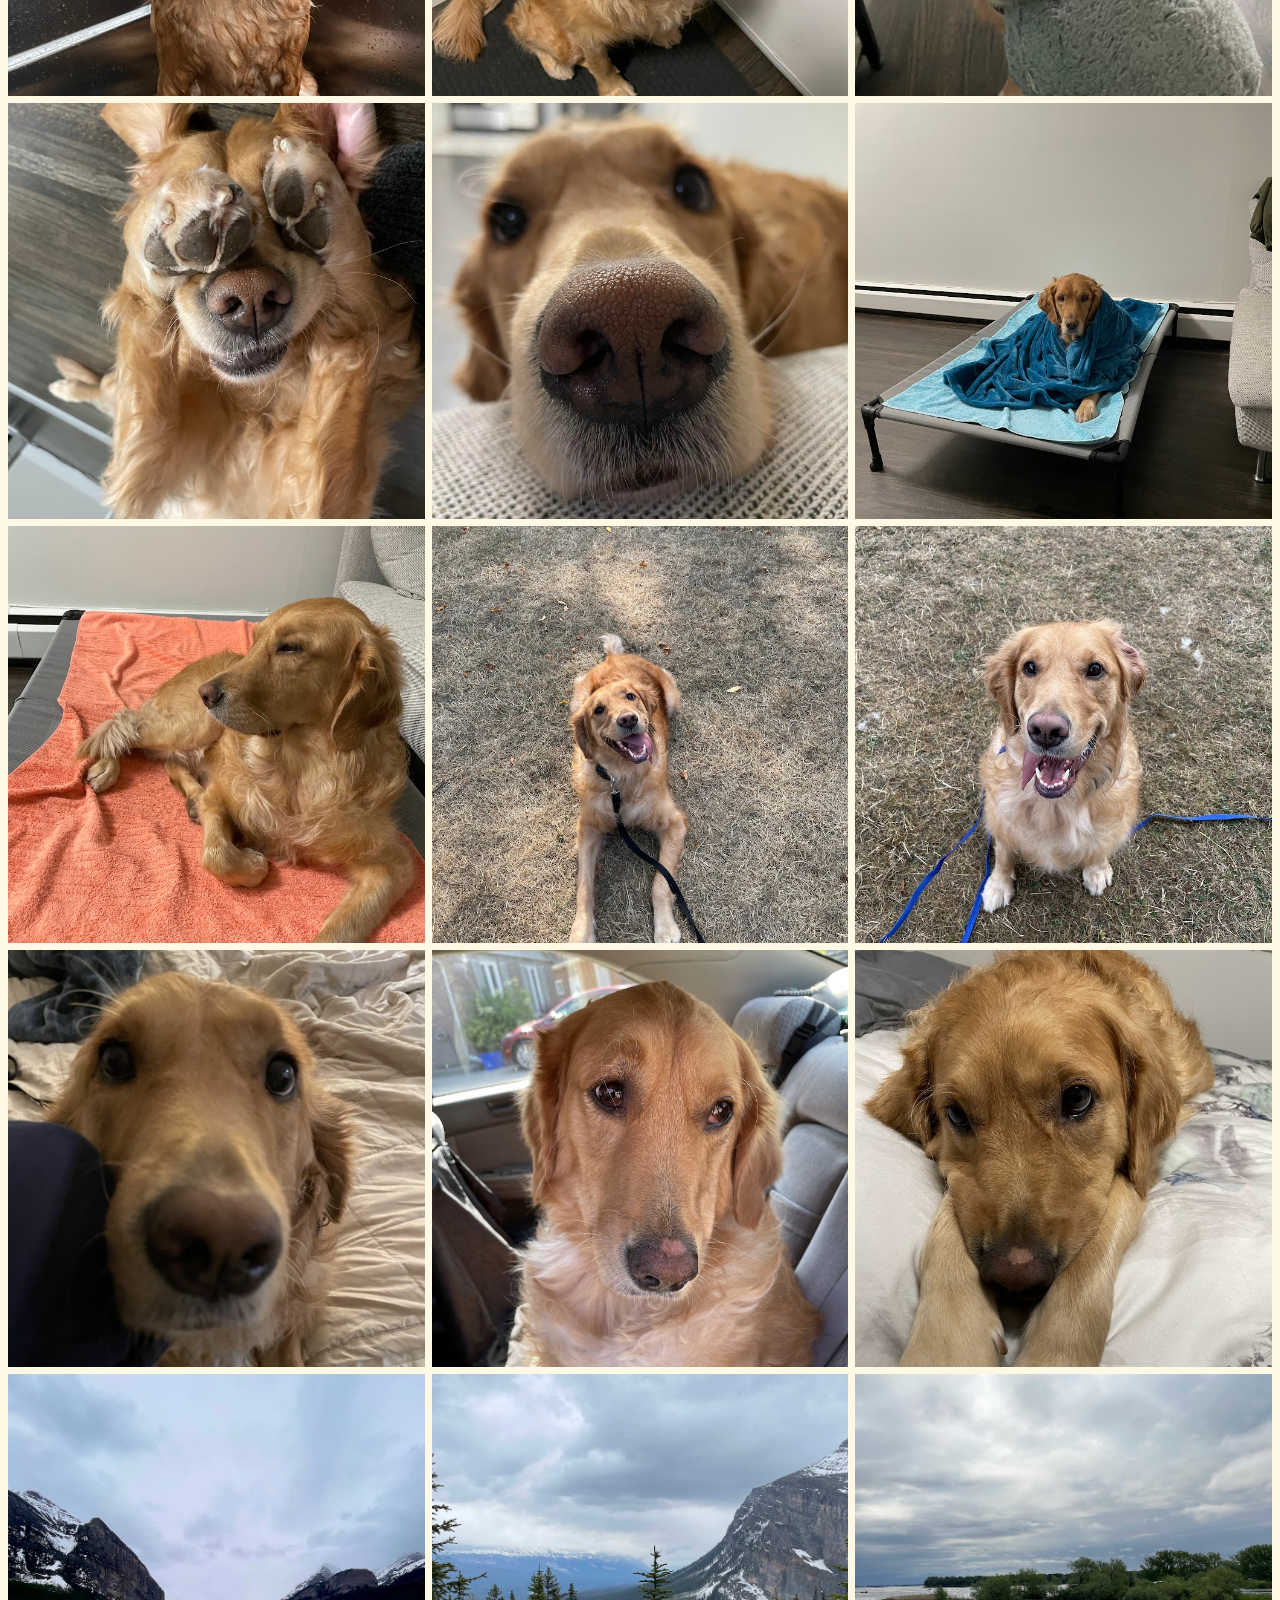
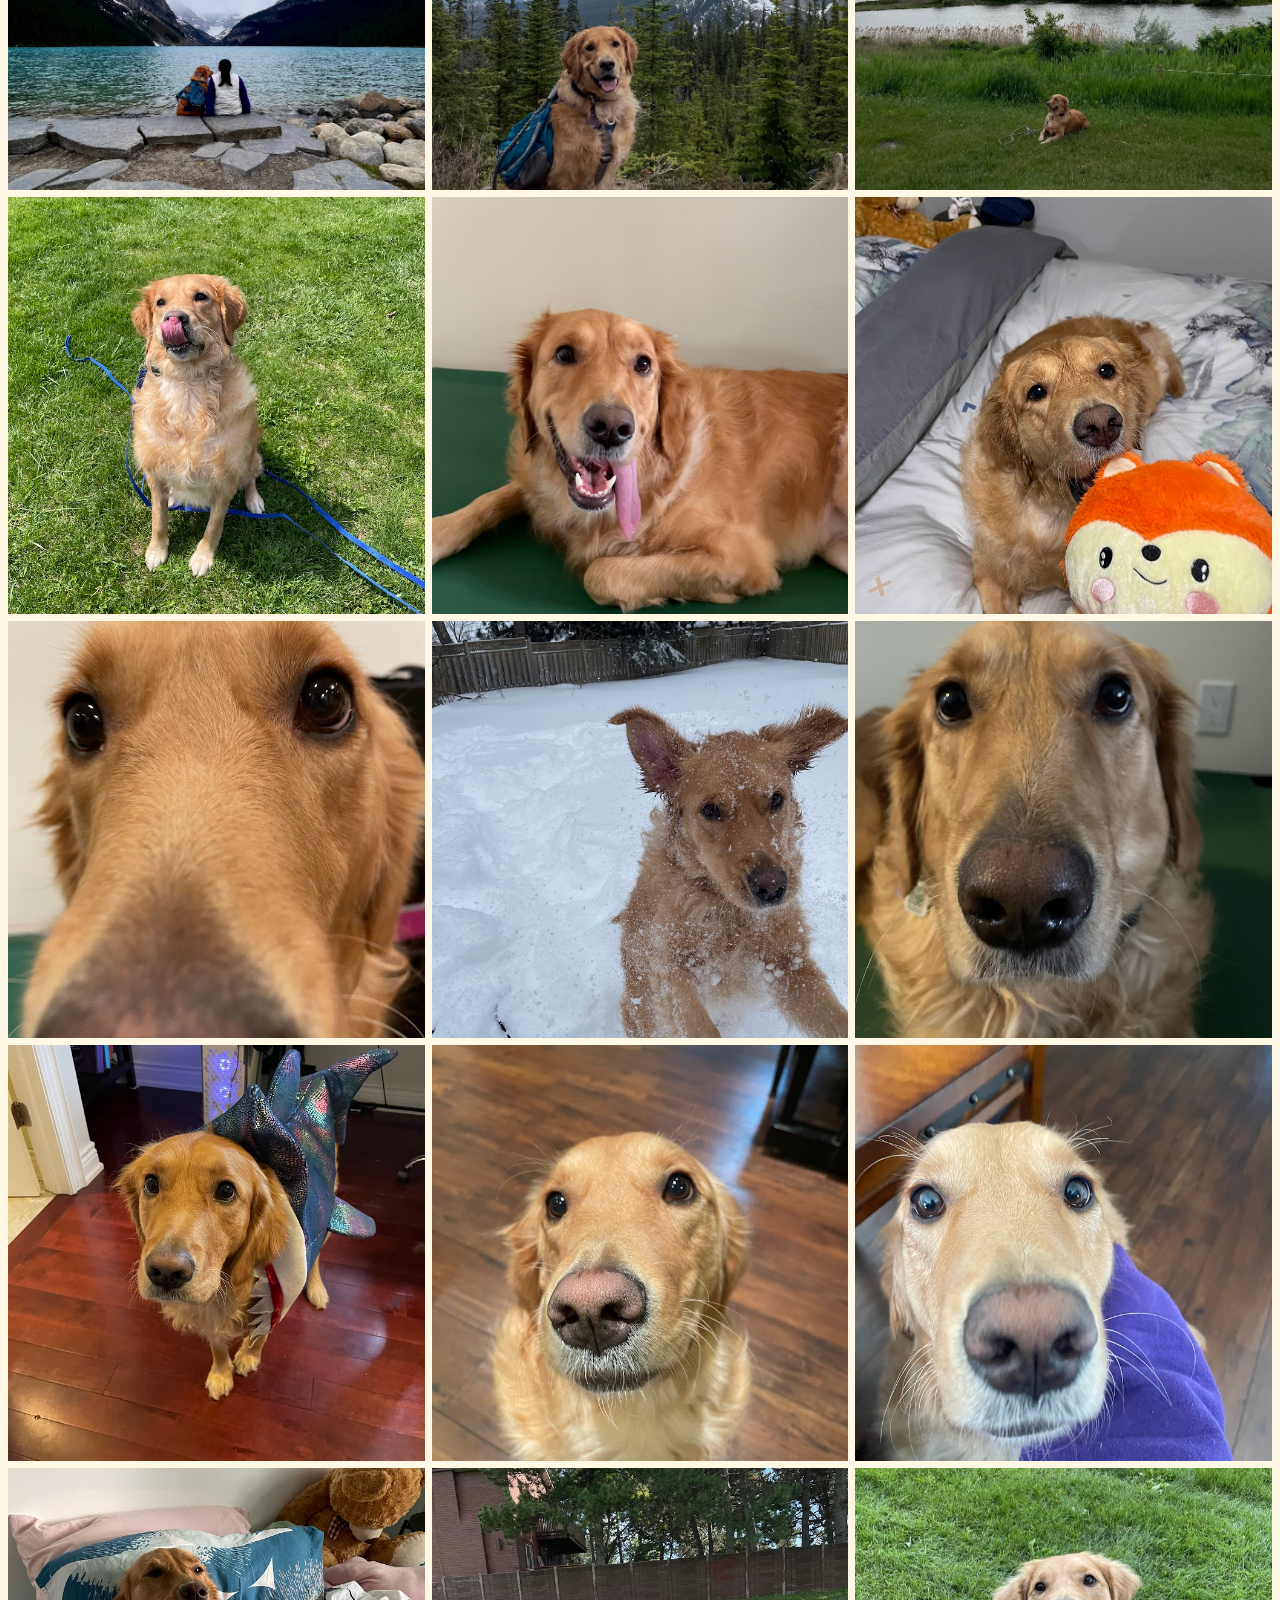
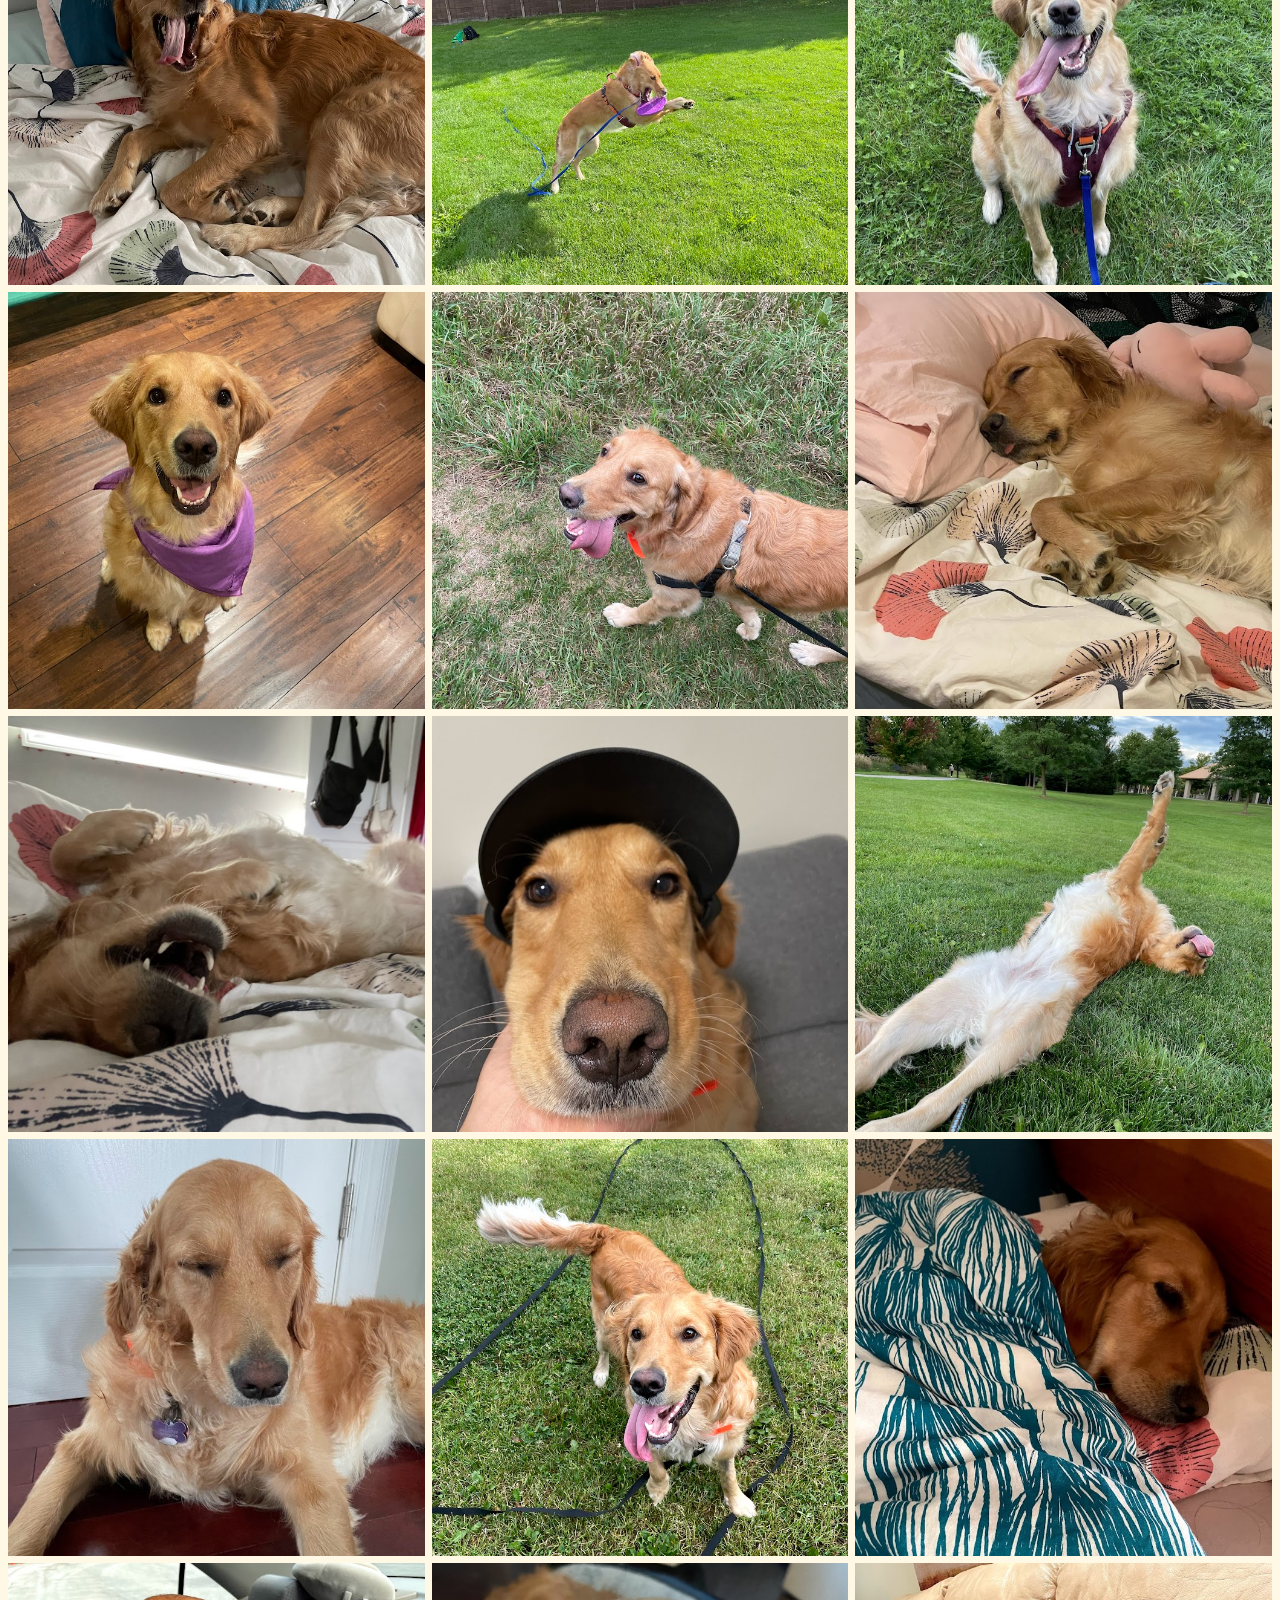
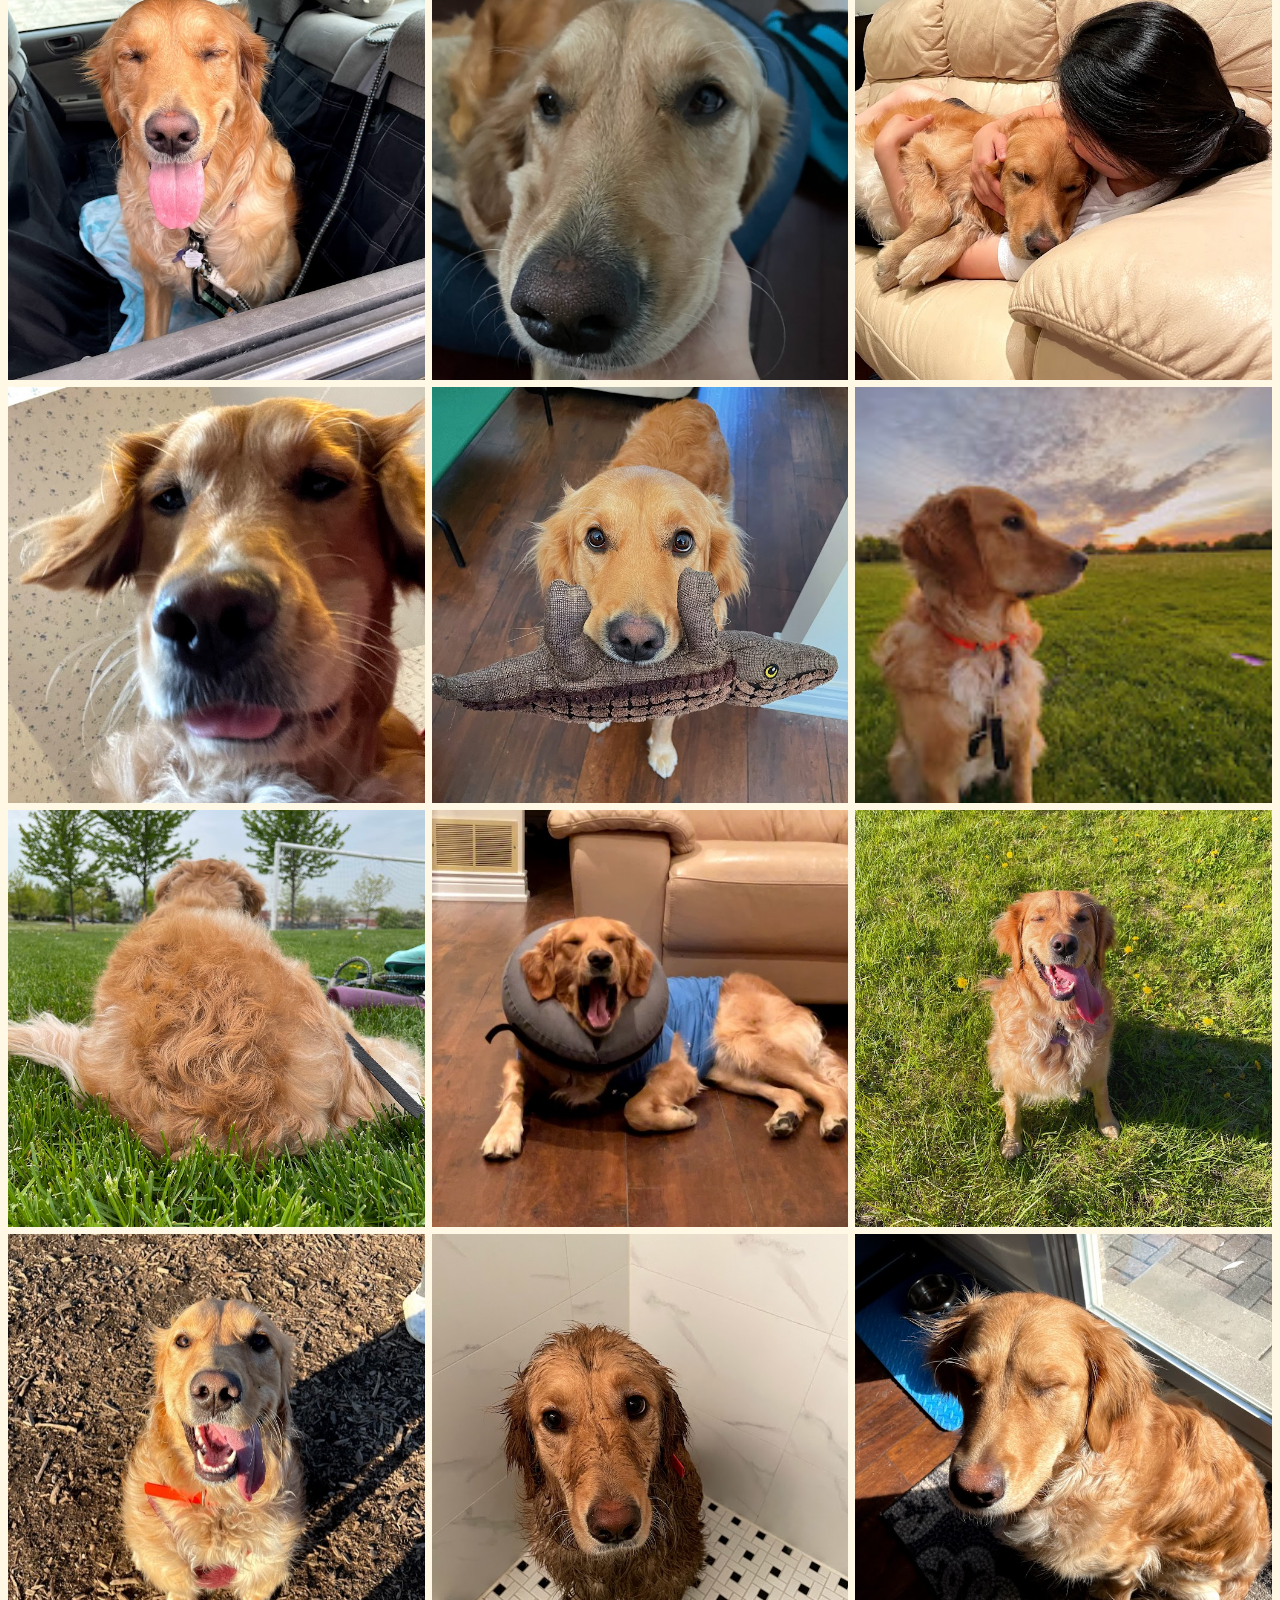
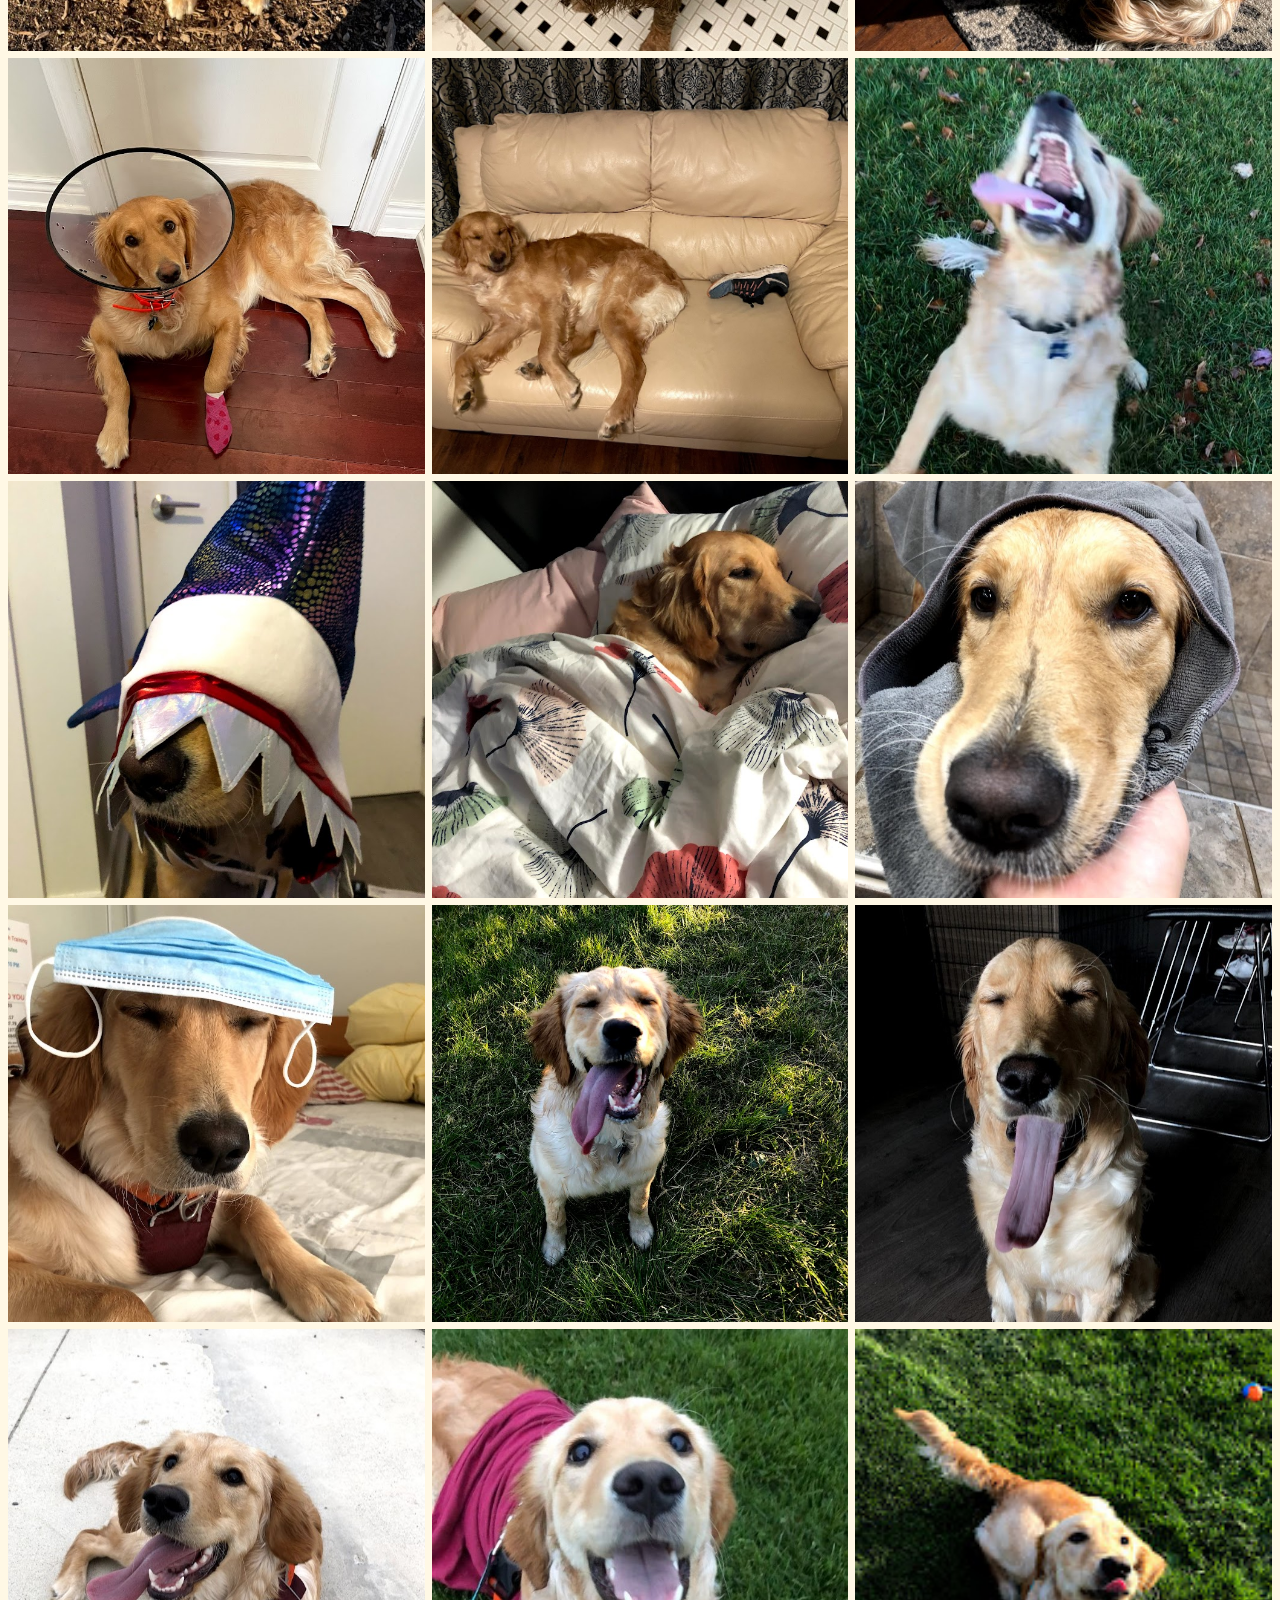
==== commit 395ee63d: "working on home page + functionality" ====
--- a/bean.html
+++ b/bean.html
@@ -52,9 +52,15 @@
 <!--follow button functionality-->
 <script src="js/followBtn.js"></script>
 
+
 <!-- to the top button -->
-<!--<a id="top"></a>-->
-<!--<a href="#top">Back to top</a>-->
+<script src="../../assets/js/components/hs.go-to.js"></script>
+<a class="back-to-top" href="#">
+  <span class="arrow-up"></span>
+</a>
+<script>
+
+</script>
 
 
 <!-- photo gallery -->
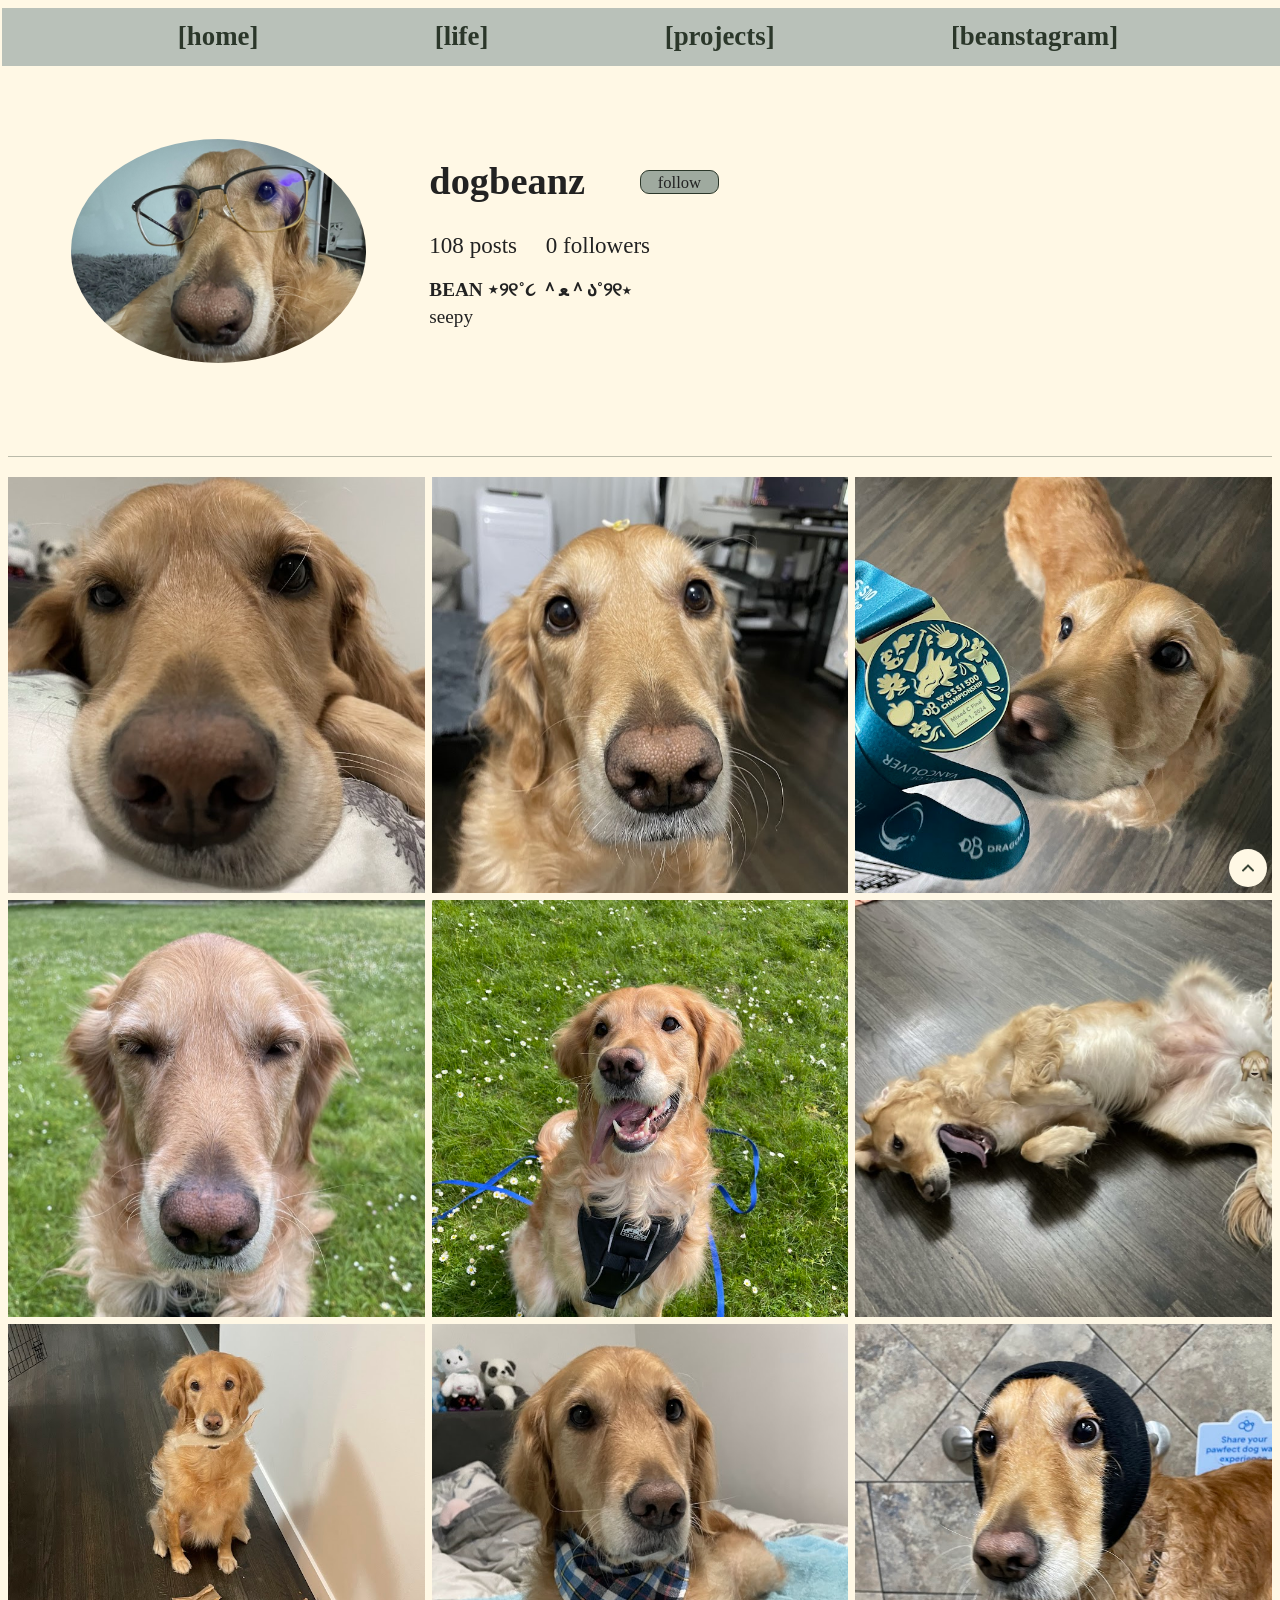
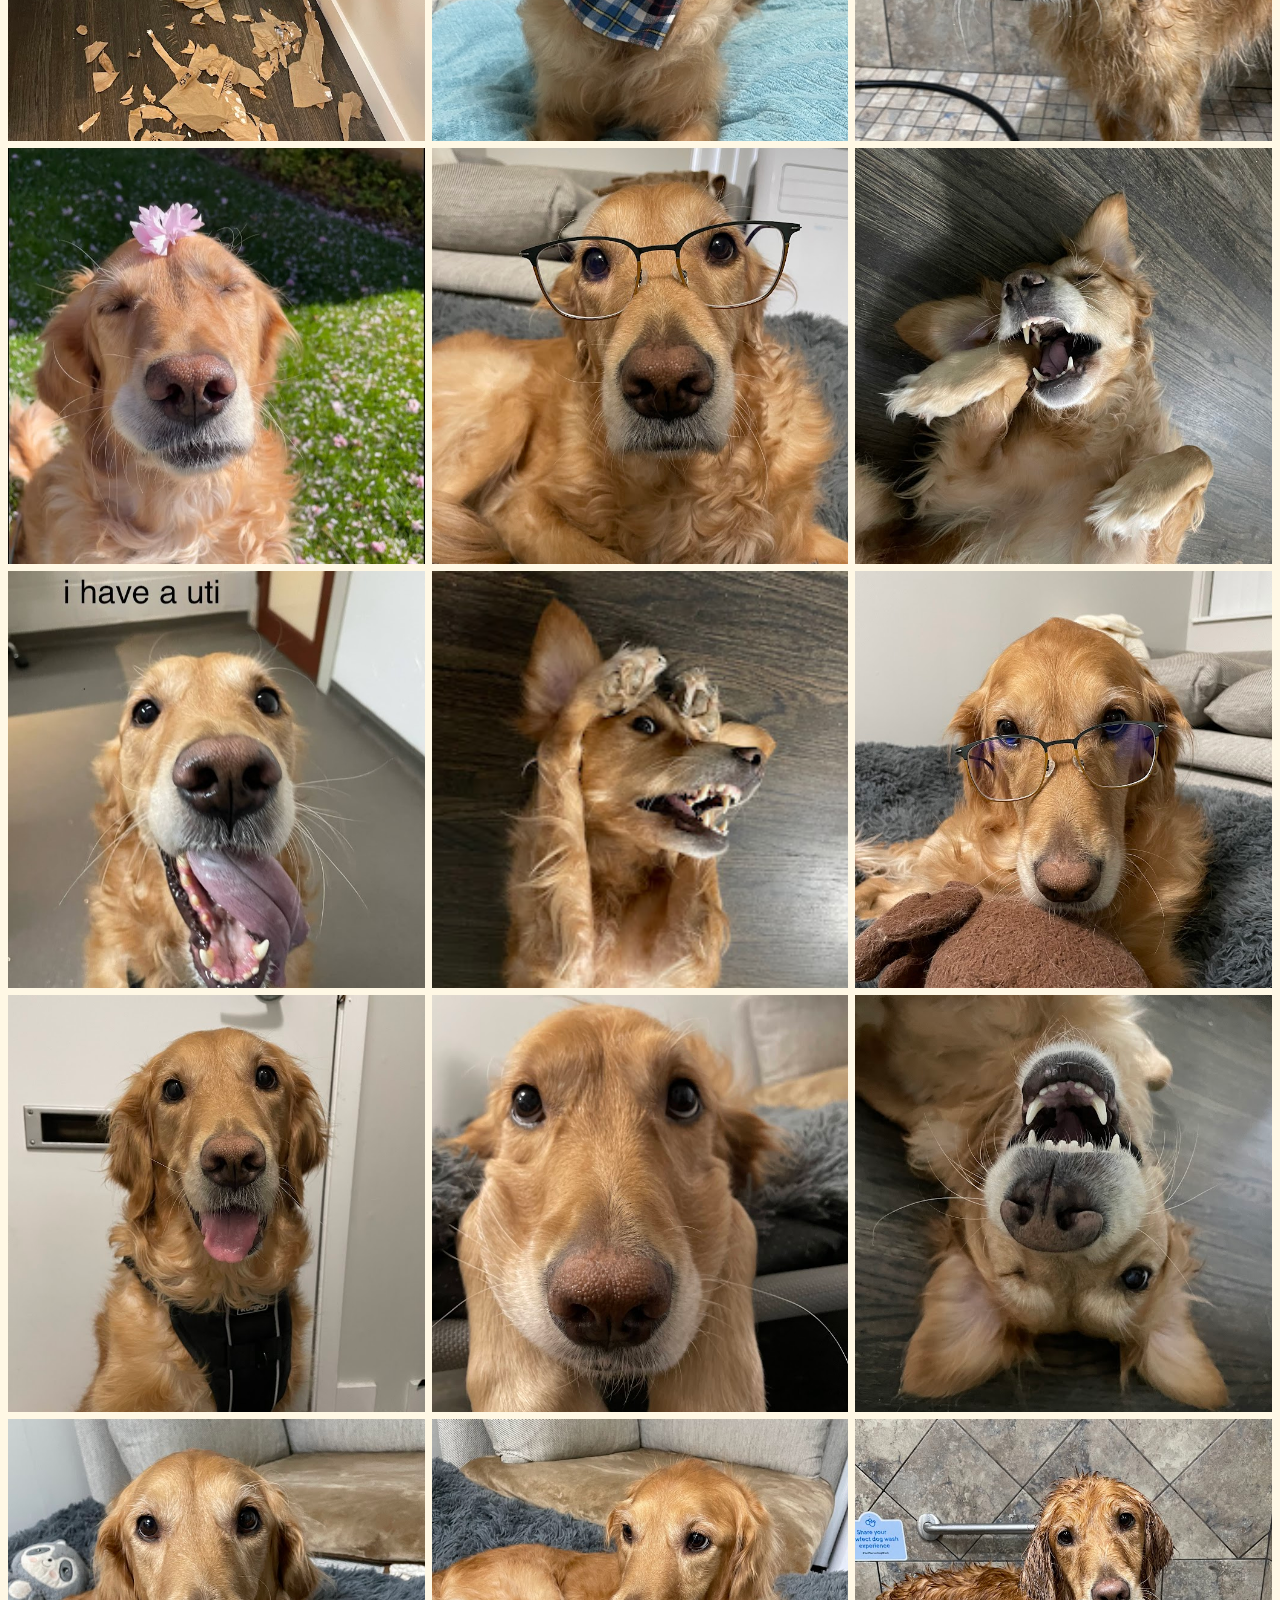
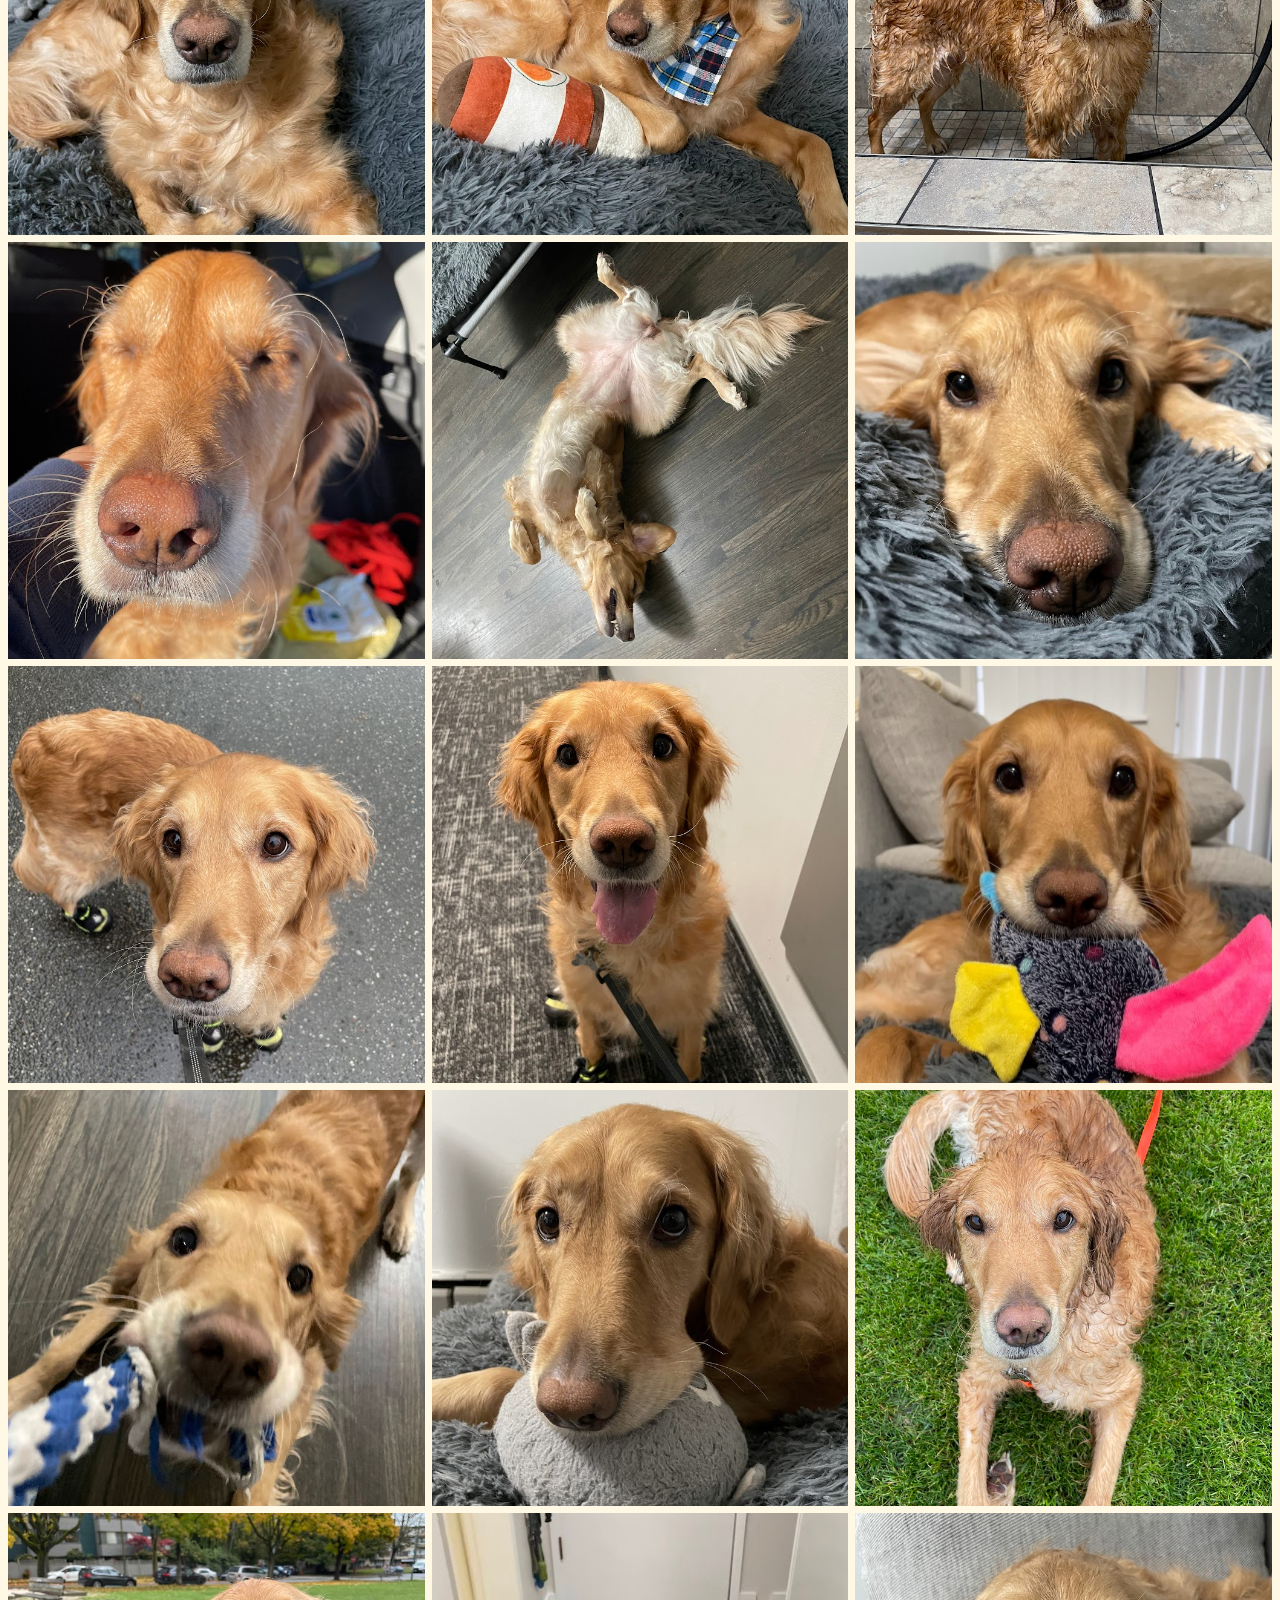
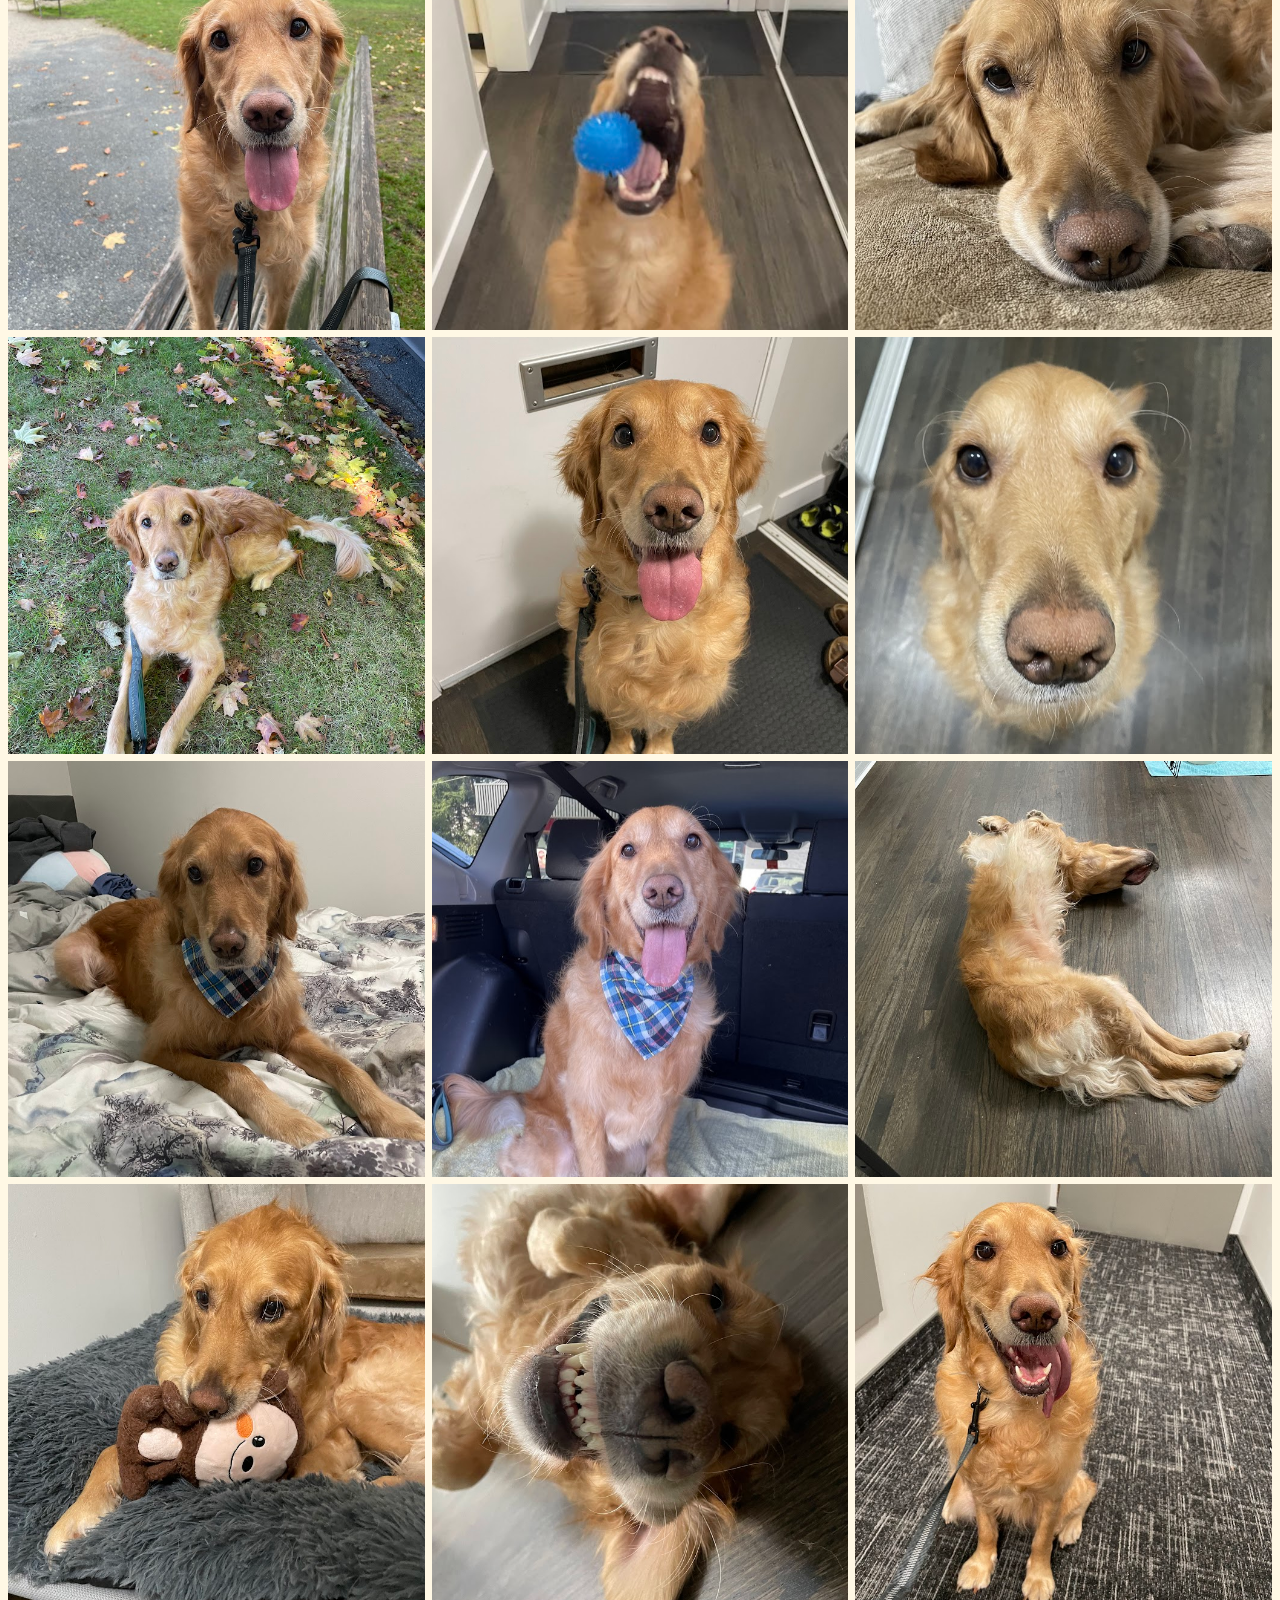
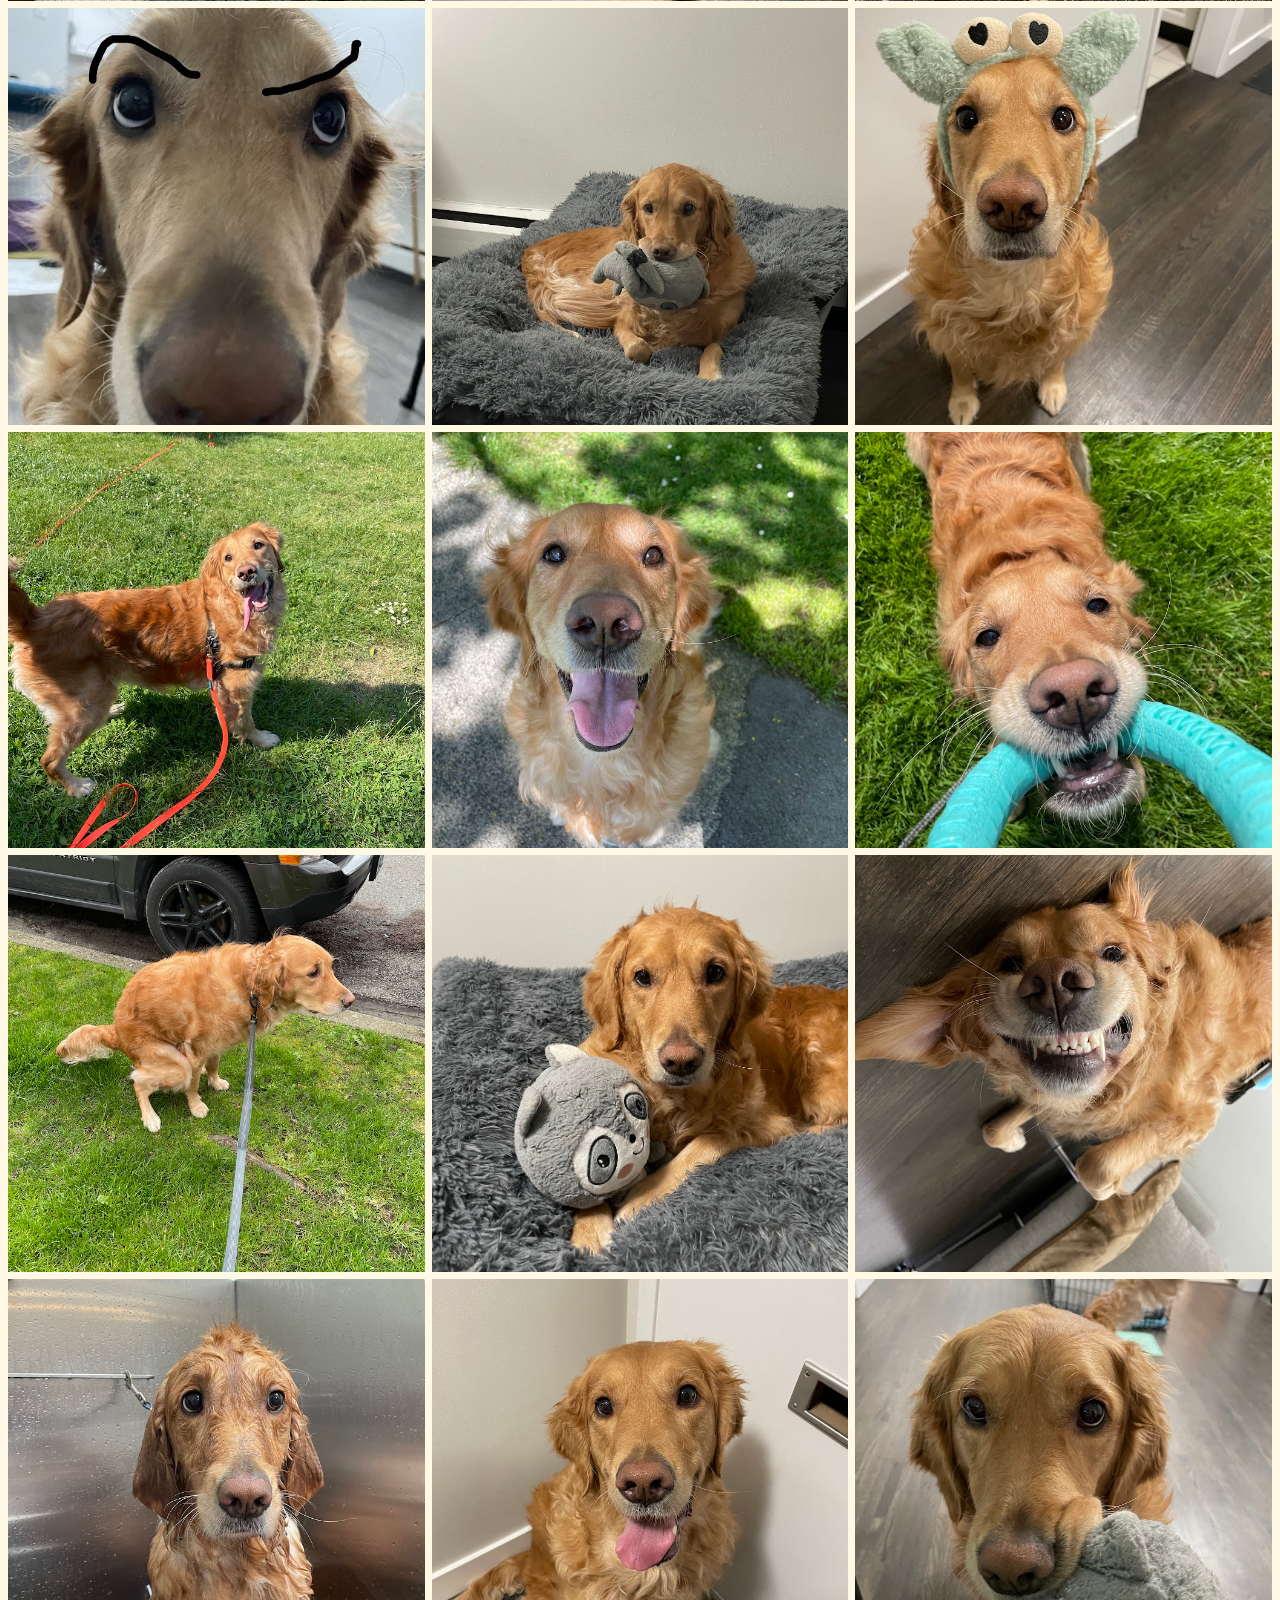
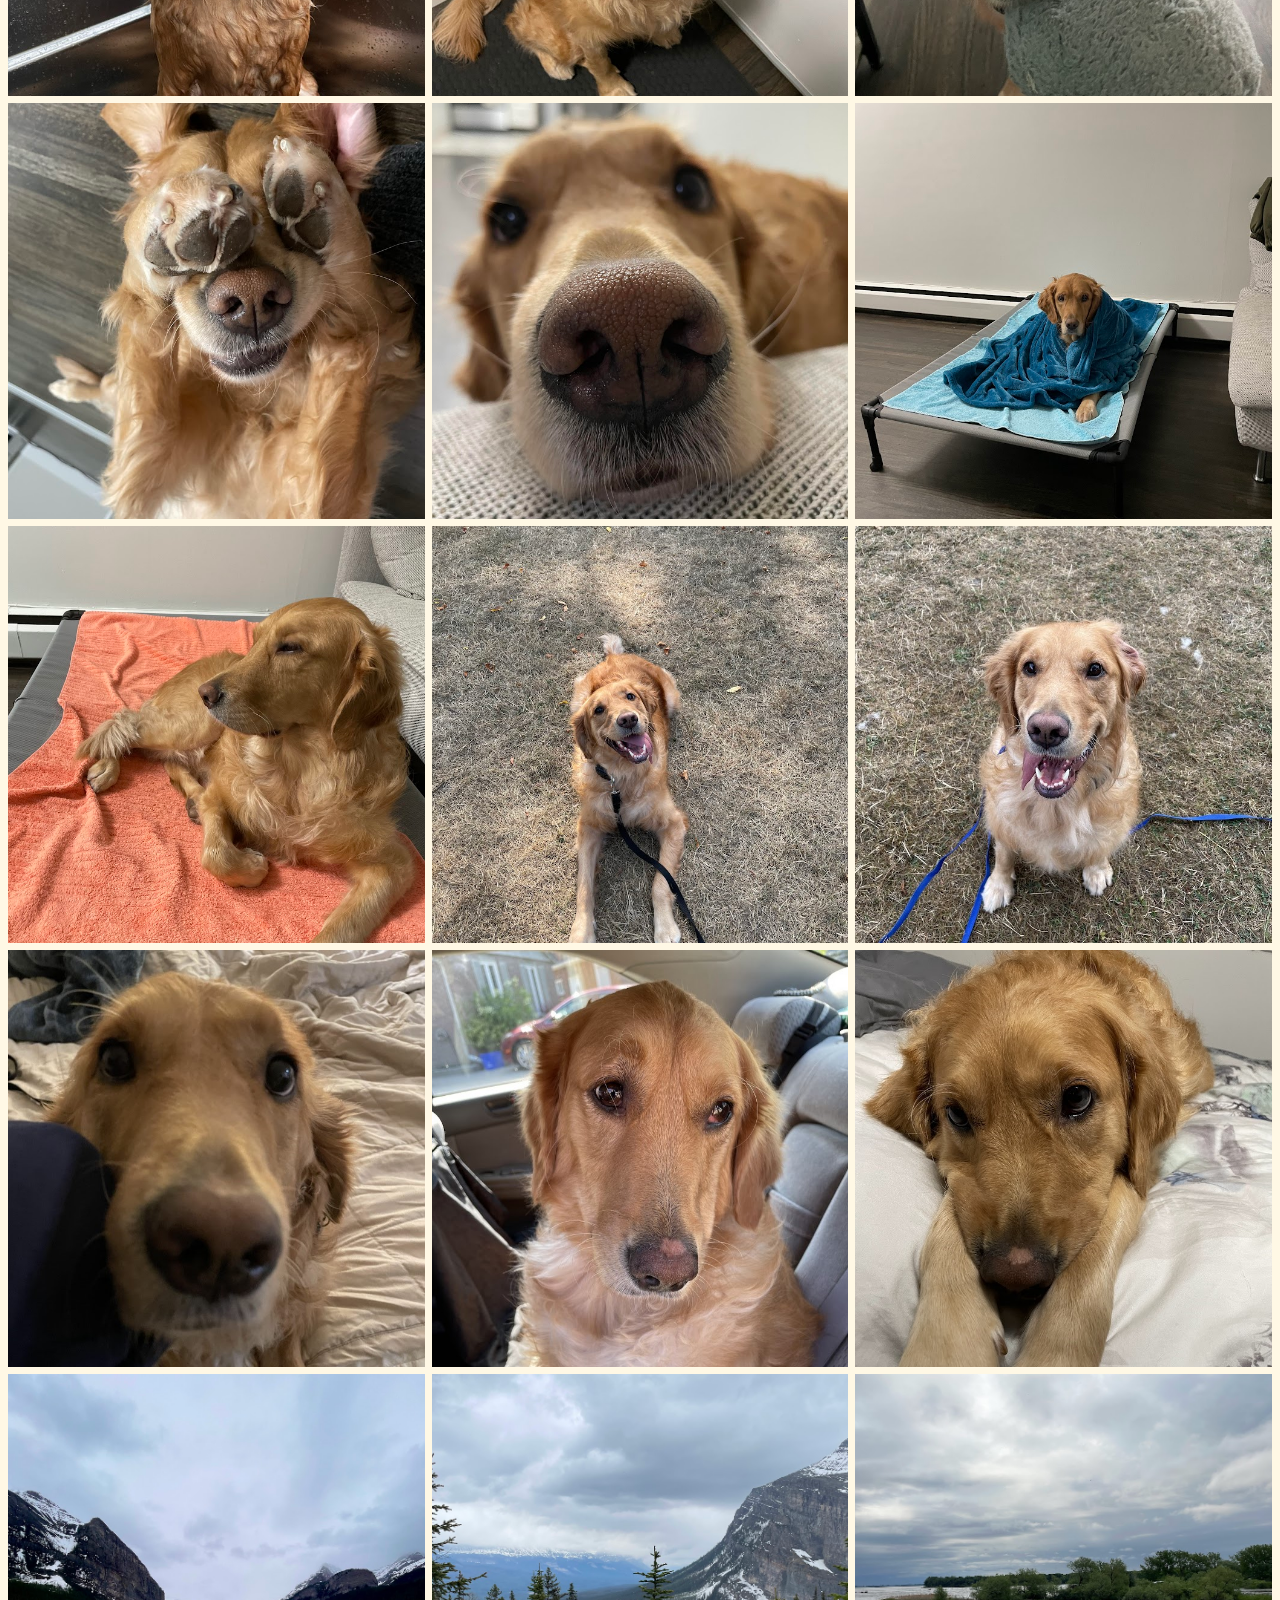
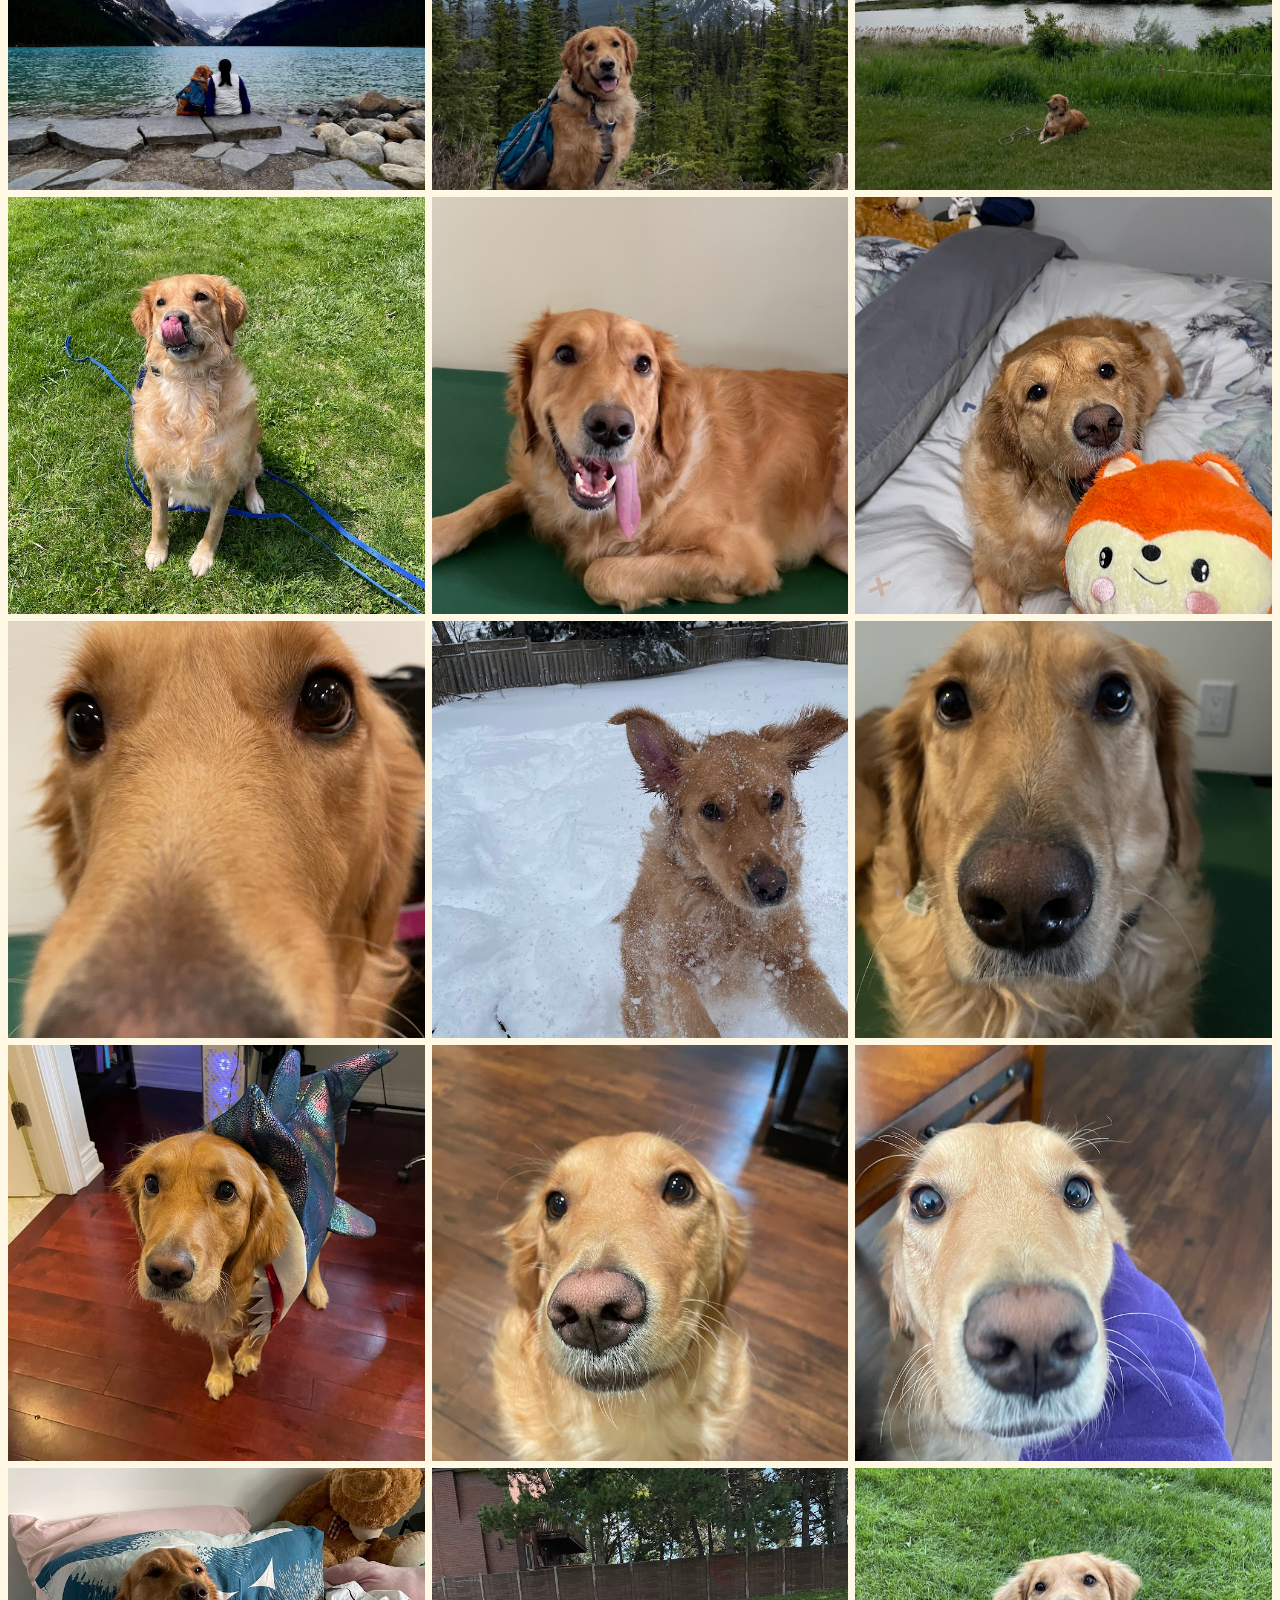
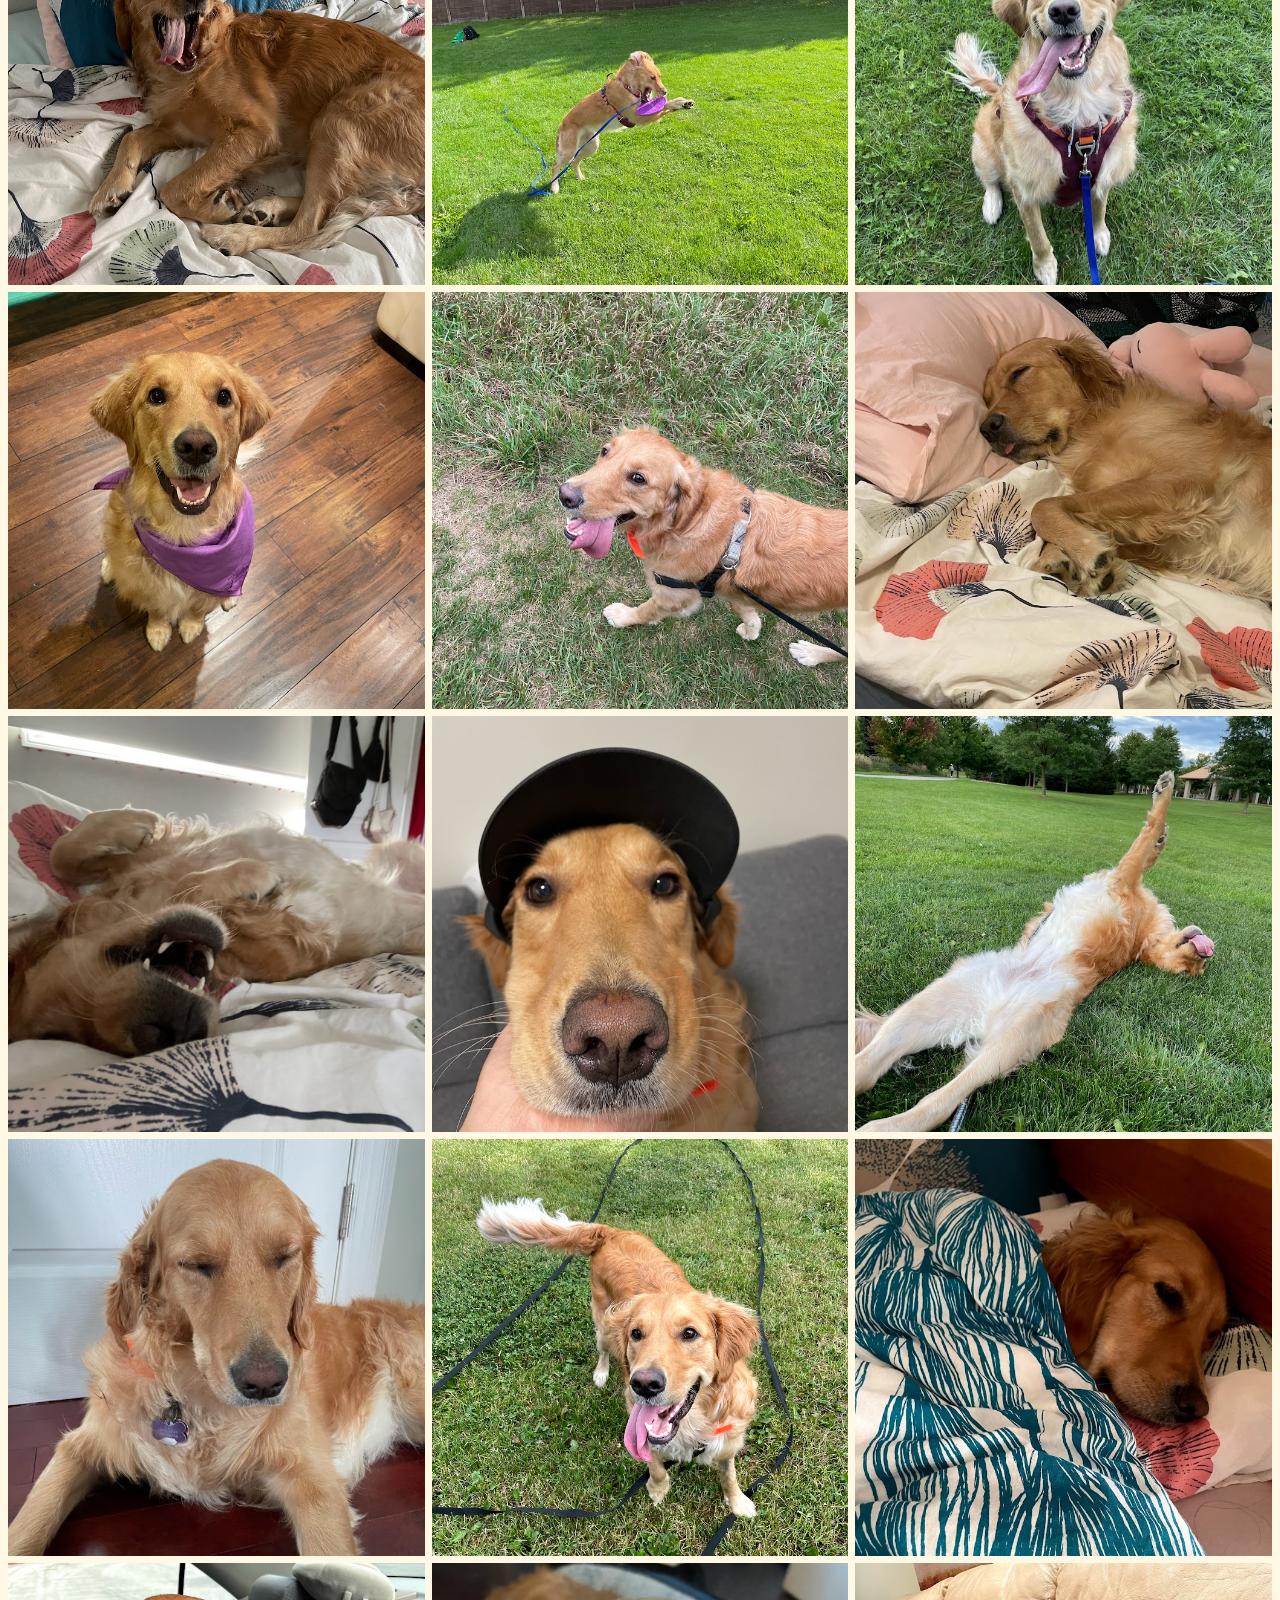
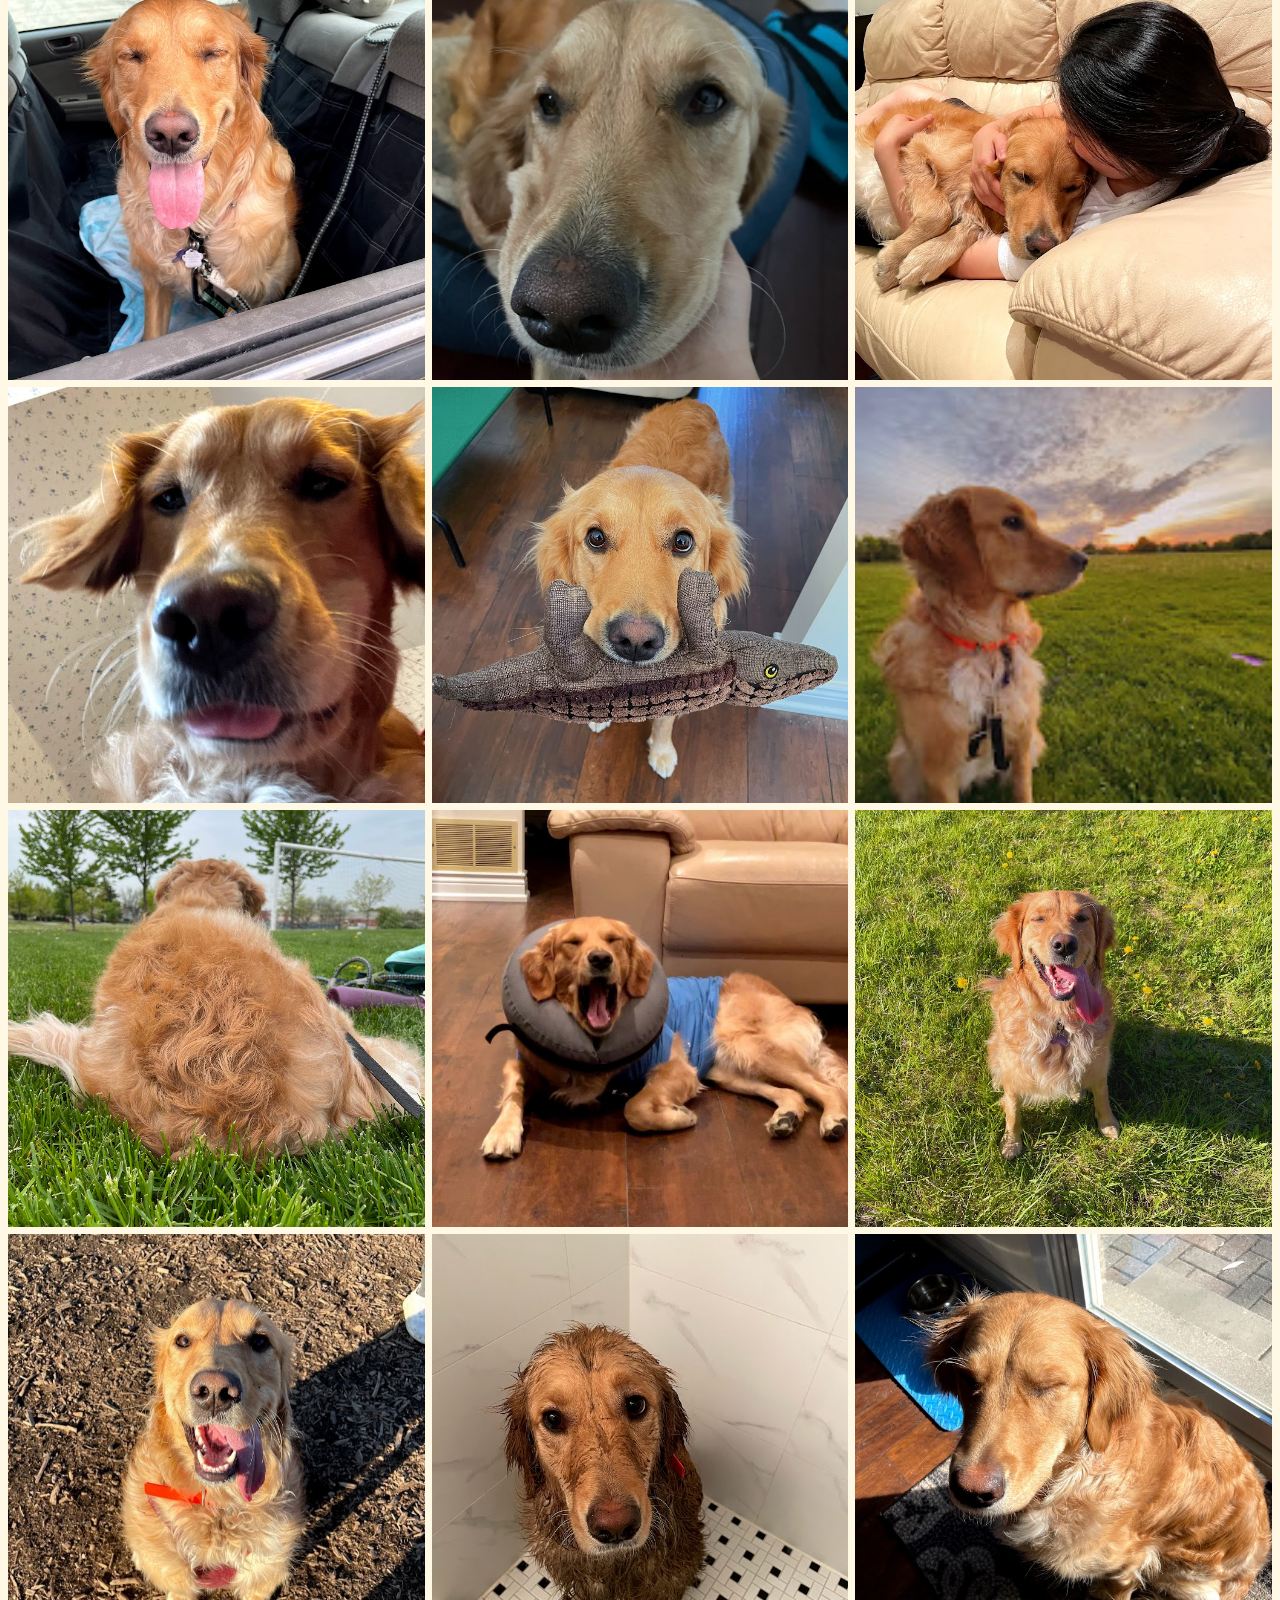
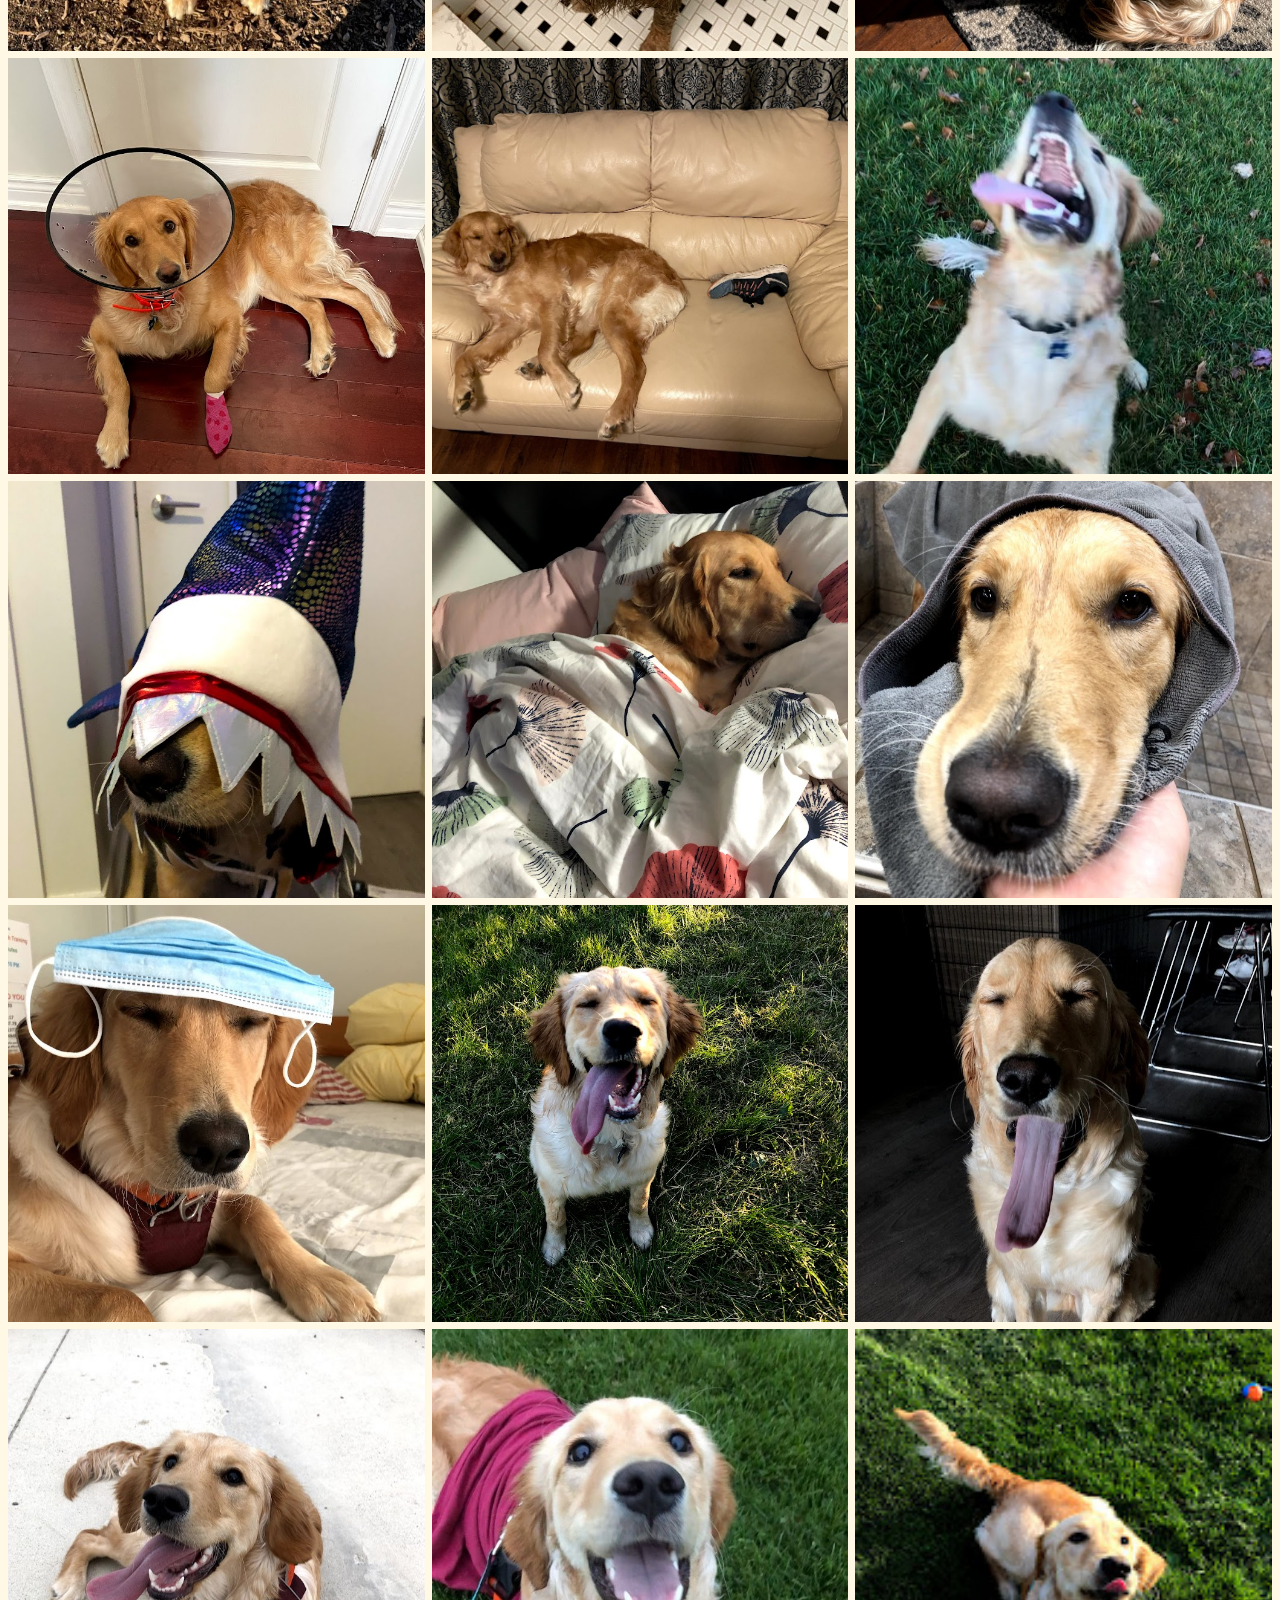
==== commit d1b95a11: "adding animations w js" ====
--- a/bean.html
+++ b/bean.html
@@ -54,13 +54,11 @@
 
 
 <!-- to the top button -->
-<script src="../../assets/js/components/hs.go-to.js"></script>
+<script src="/js/goto.js"></script>
+<script src="/js/toTopBtn.js"></script>
 <a class="back-to-top" href="#">
-  <span class="arrow-up"></span>
+  <img src="/files/toTopBtn.png" alt="arrow" id="to-top-btn">
 </a>
-<script>
-
-</script>
 
 
 <!-- photo gallery -->
@@ -450,6 +448,8 @@
     </div>
   </div>
 
+  <div class="decorative-line"></div>
+
 </main>
 
 </body>
--- a/css/default.css
+++ b/css/default.css
@@ -58,3 +58,24 @@
   margin-right: auto;
   width: 50%;
 }
+
+/* back to top */
+html {
+  scroll-behavior: smooth;
+}
+
+.back-to-top {
+  position: fixed;
+  bottom: 1vw;
+  right: 1vw;
+  padding: 1vw;
+  border-radius: 50%;
+  cursor: url(https://cdn.custom-cursor.com/db/18959/32/cute-cat-shell-pointer.png), pointer;
+  background-color: #fff8e5;
+  z-index: 999;
+}
+
+#to-top-btn {
+  width: 1vw;
+  height: 1vw;
+}
--- a/css/bean.css
+++ b/css/bean.css
@@ -120,7 +120,6 @@
   grid-template-columns: 1fr 1fr 1fr;
   justify-content: center;
   flex-wrap: wrap;
-  padding-bottom: 3rem;
   grid-gap: 0.7rem;
 }
 
@@ -135,25 +134,6 @@
   left: 0;
   aspect-ratio: 1 / 1;
   object-fit: cover;
-}
-
-
-/* back to top */
-html {
-  scroll-behavior: smooth;
-}
-
-.back-to-top {
-  position: fixed;
-  bottom: 20px;
-  right: 20px;
-  background-color: #4f644d;
-  color: #fff;
-  border: none;
-  cursor: pointer;
-  padding: 10px;
-  font-size: 20px;
-  transition: opacity 0.3s ease;
 }
 
 
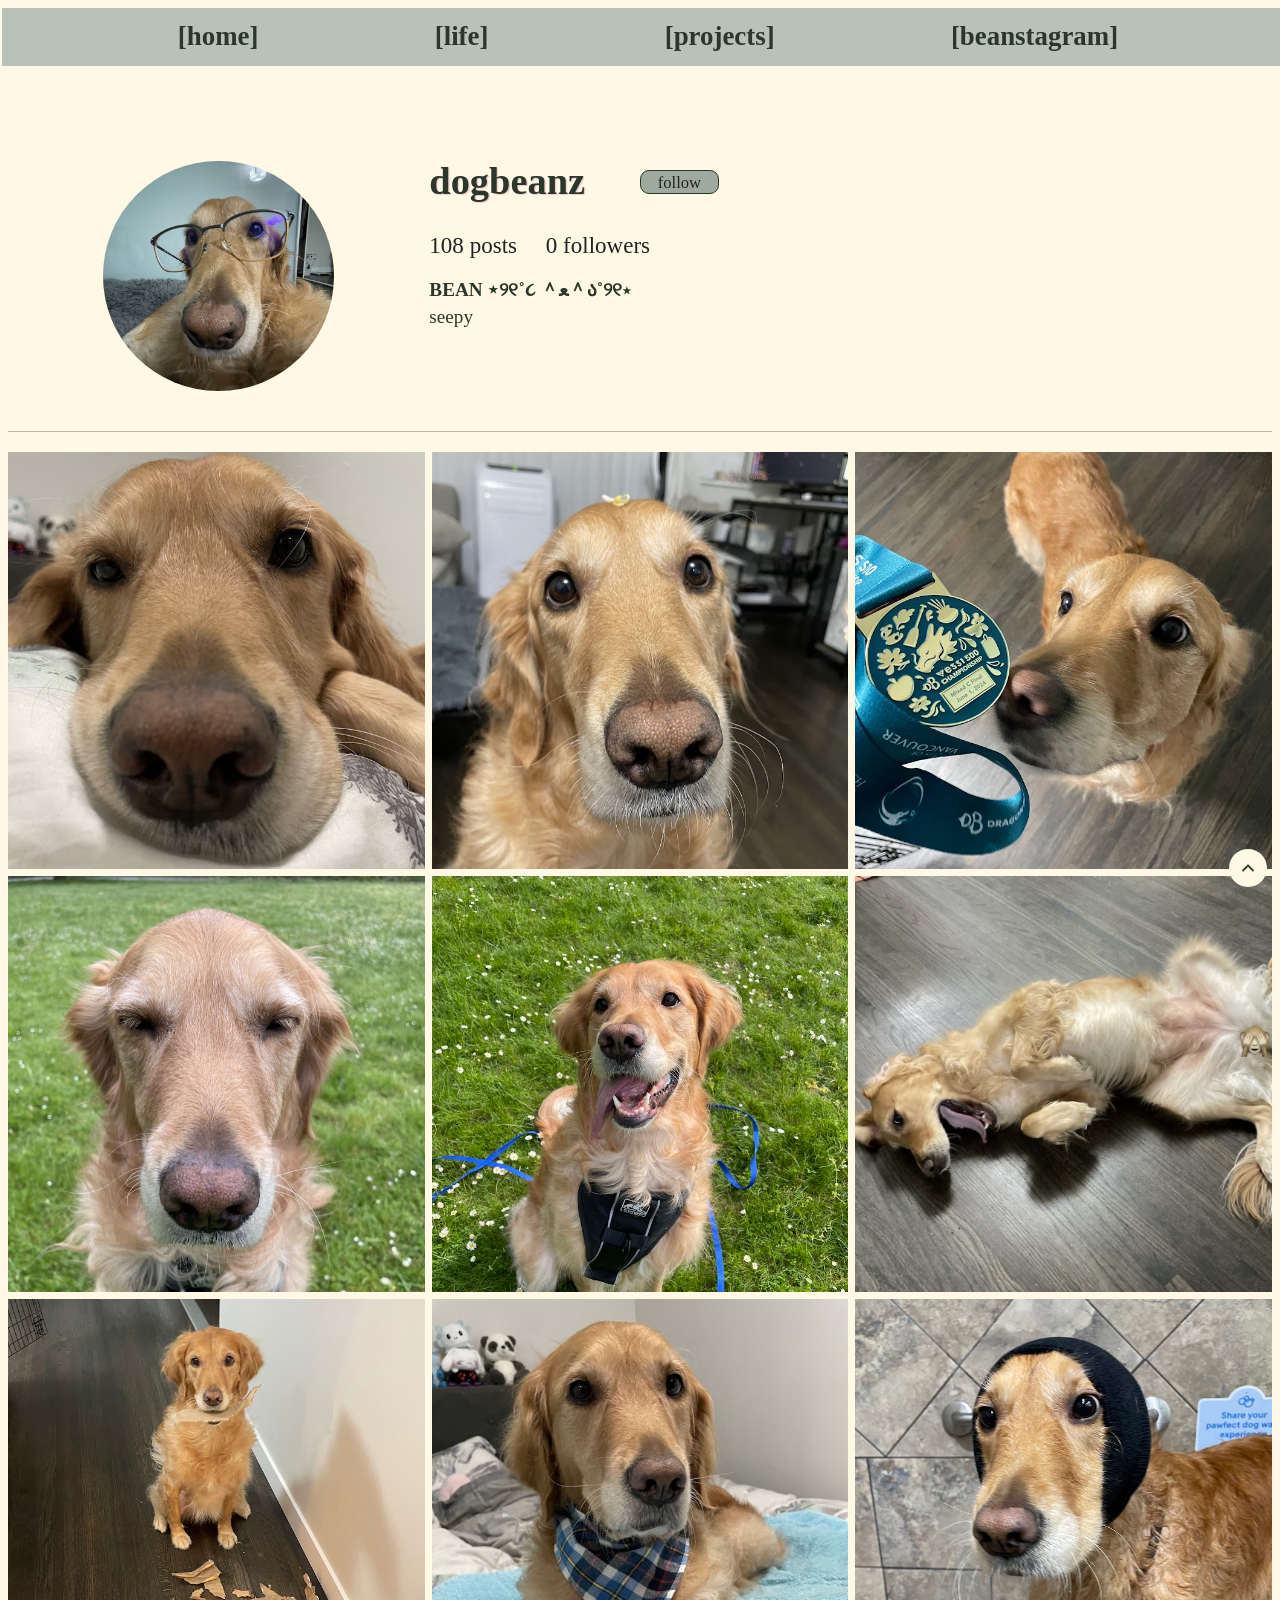
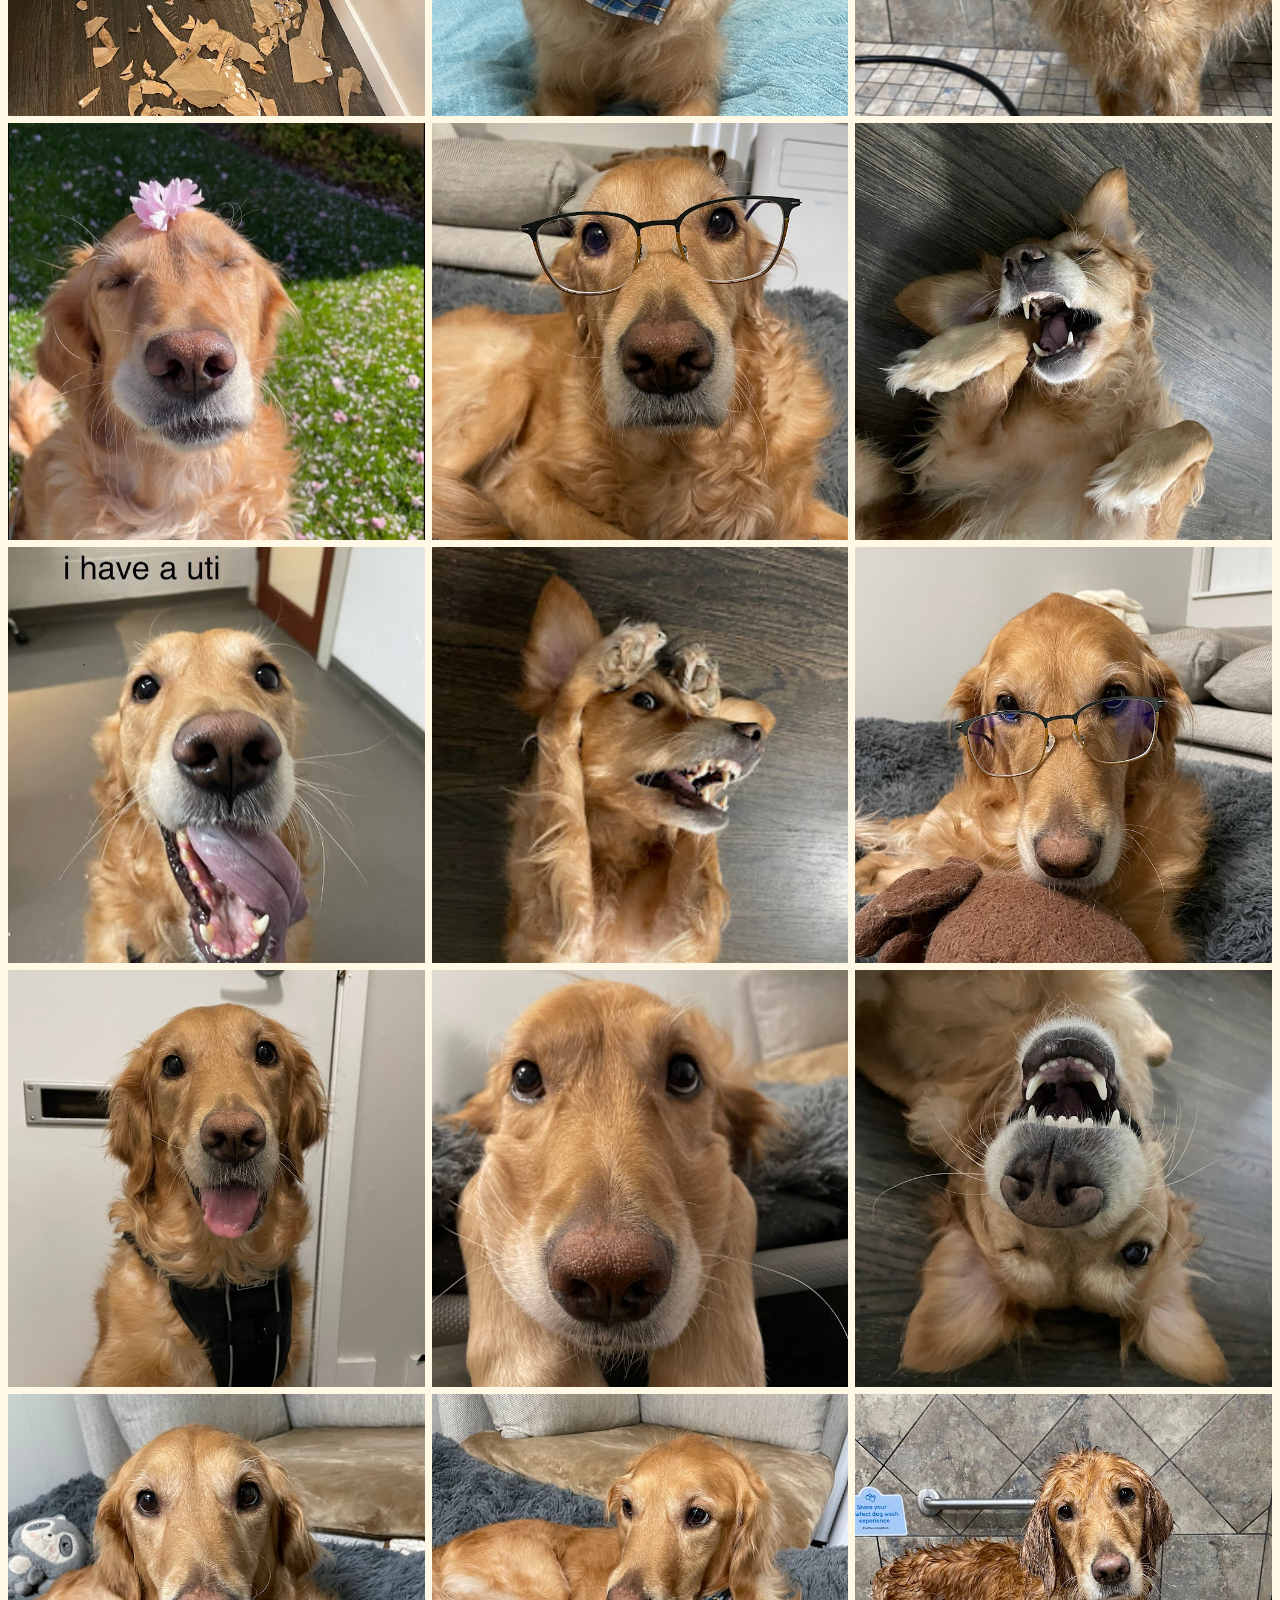
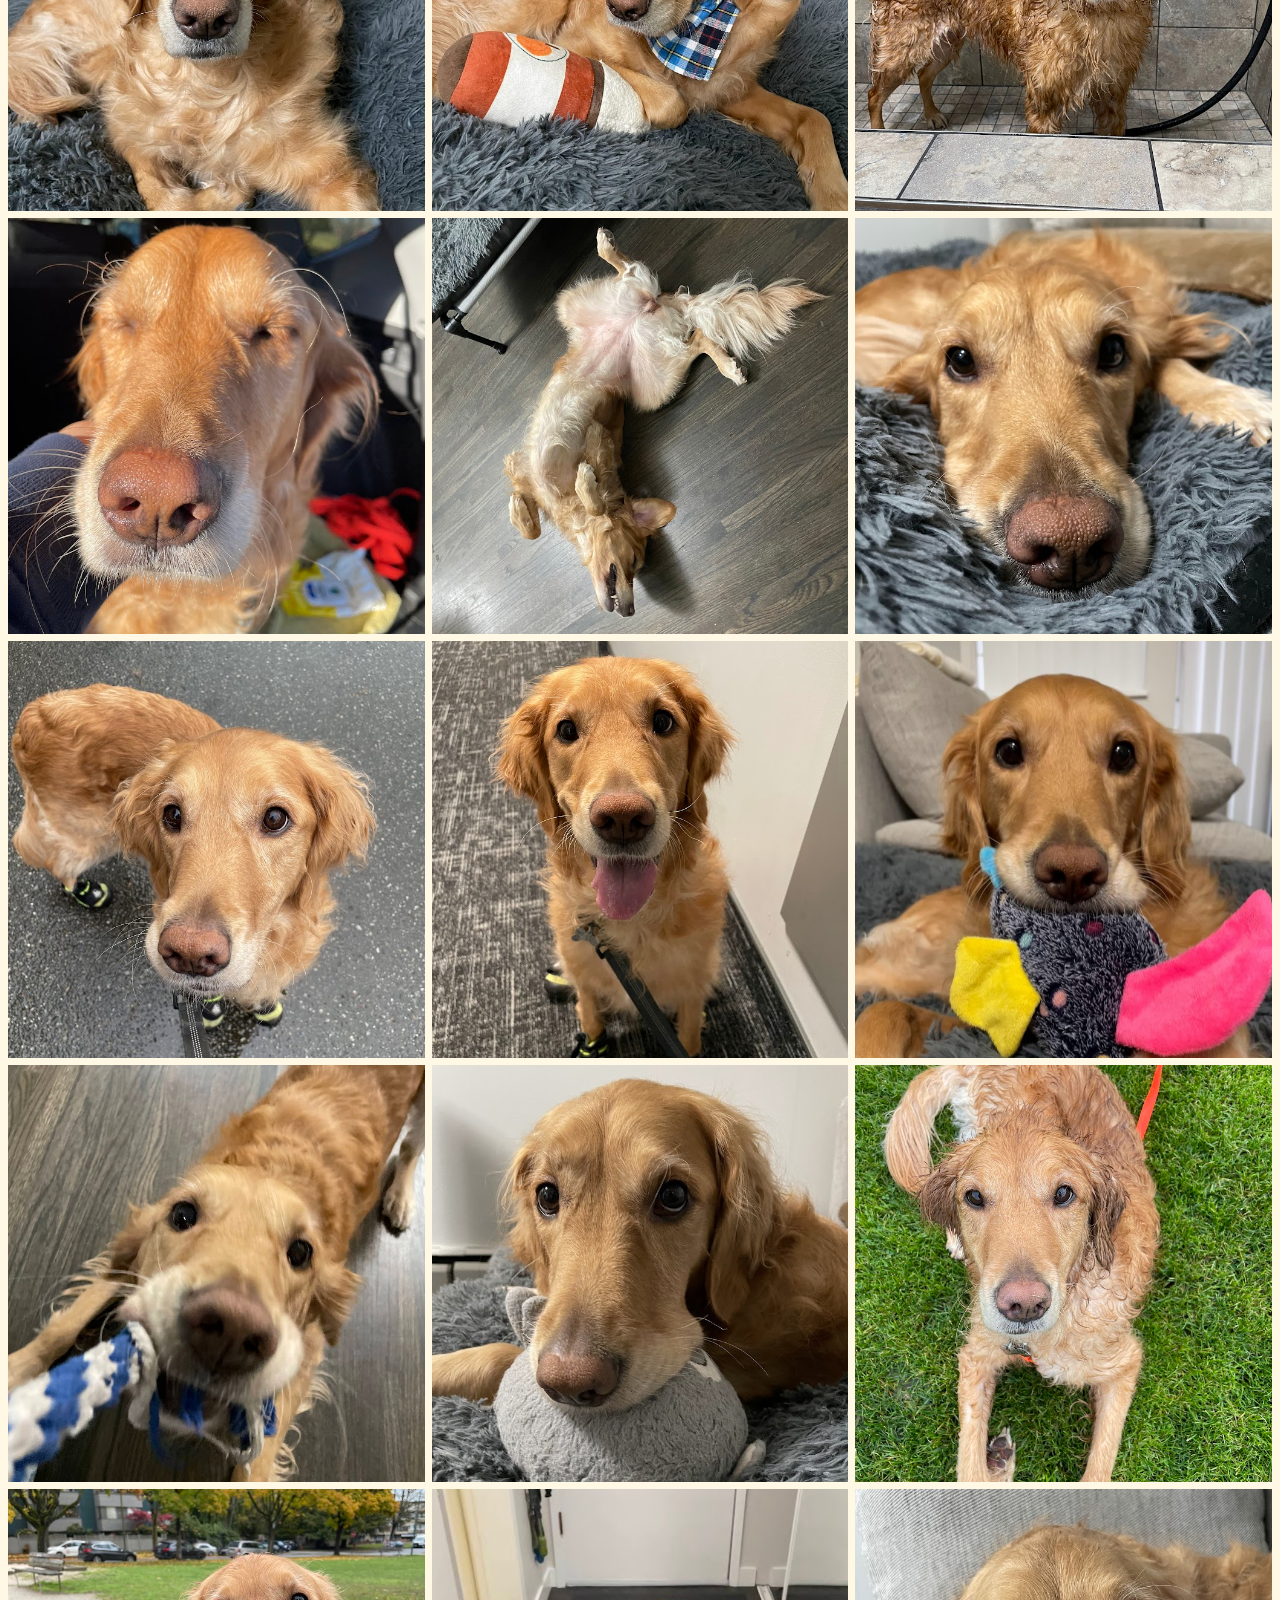
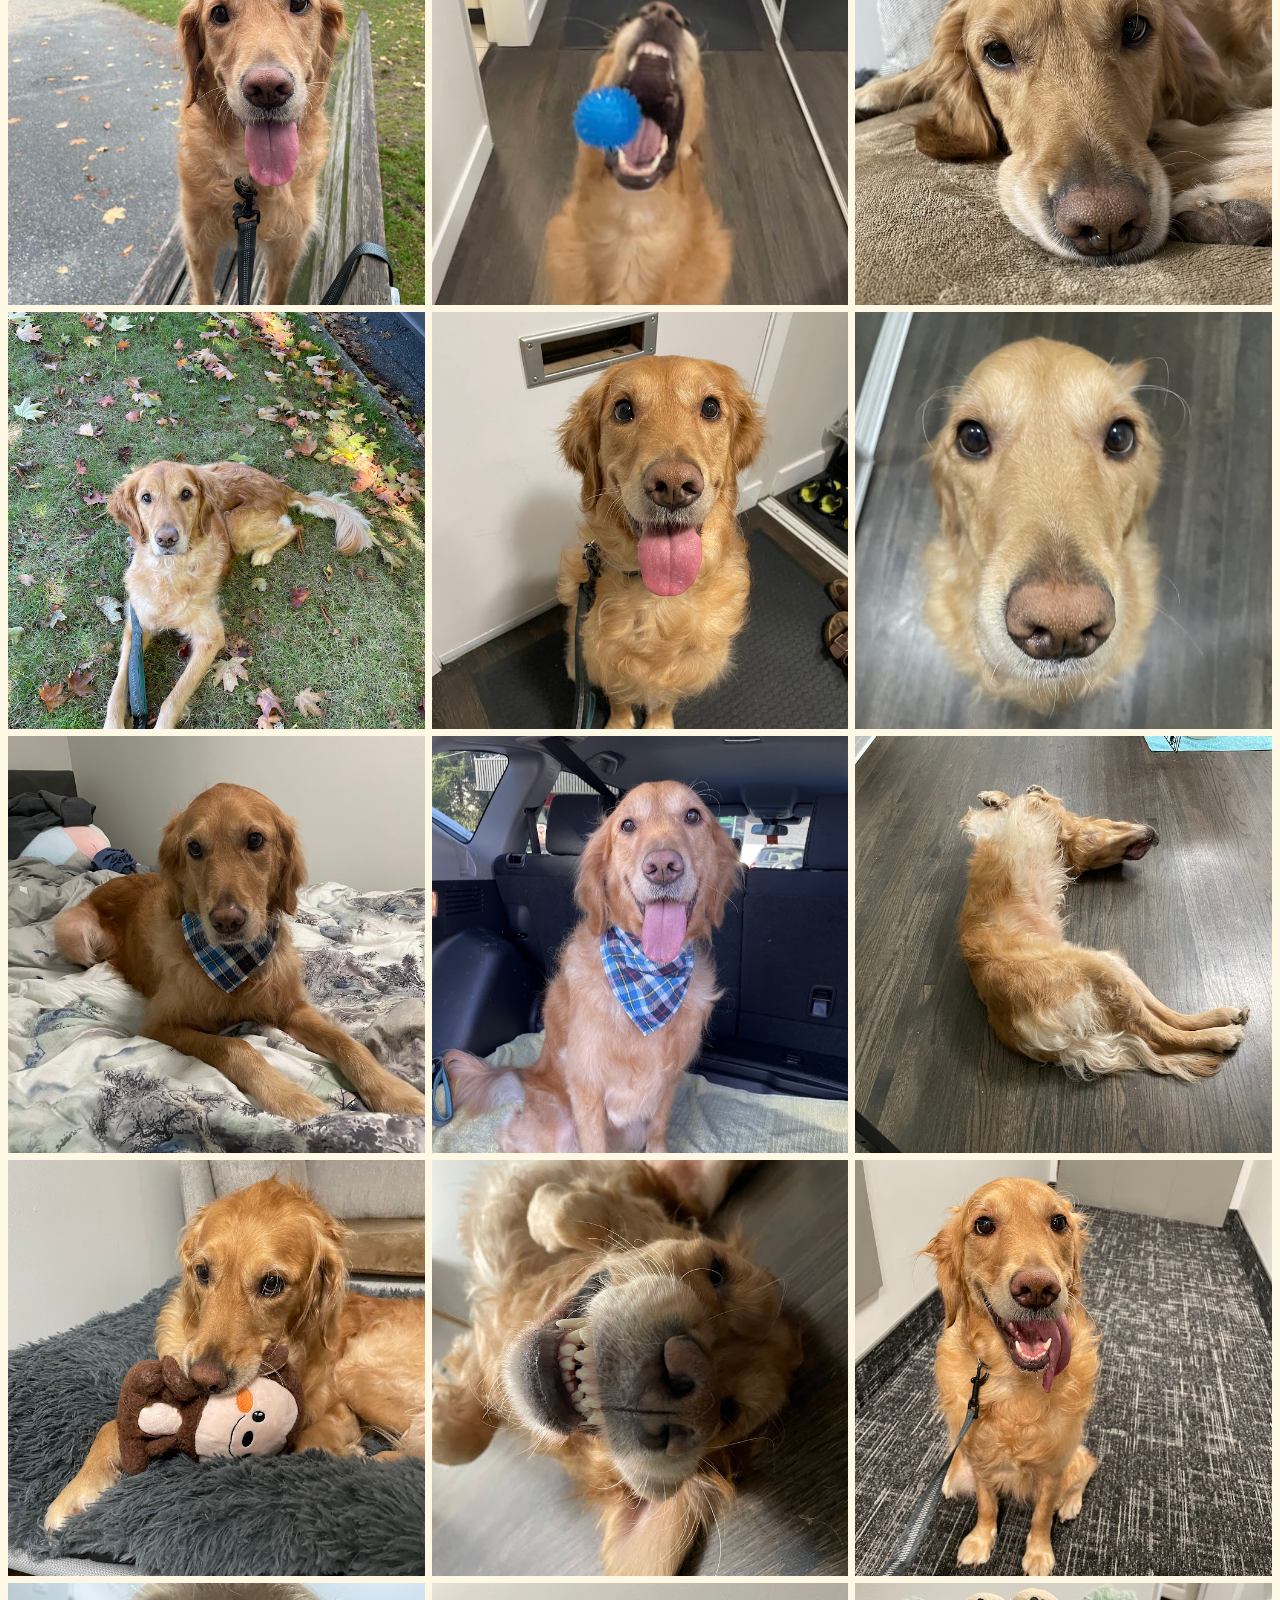
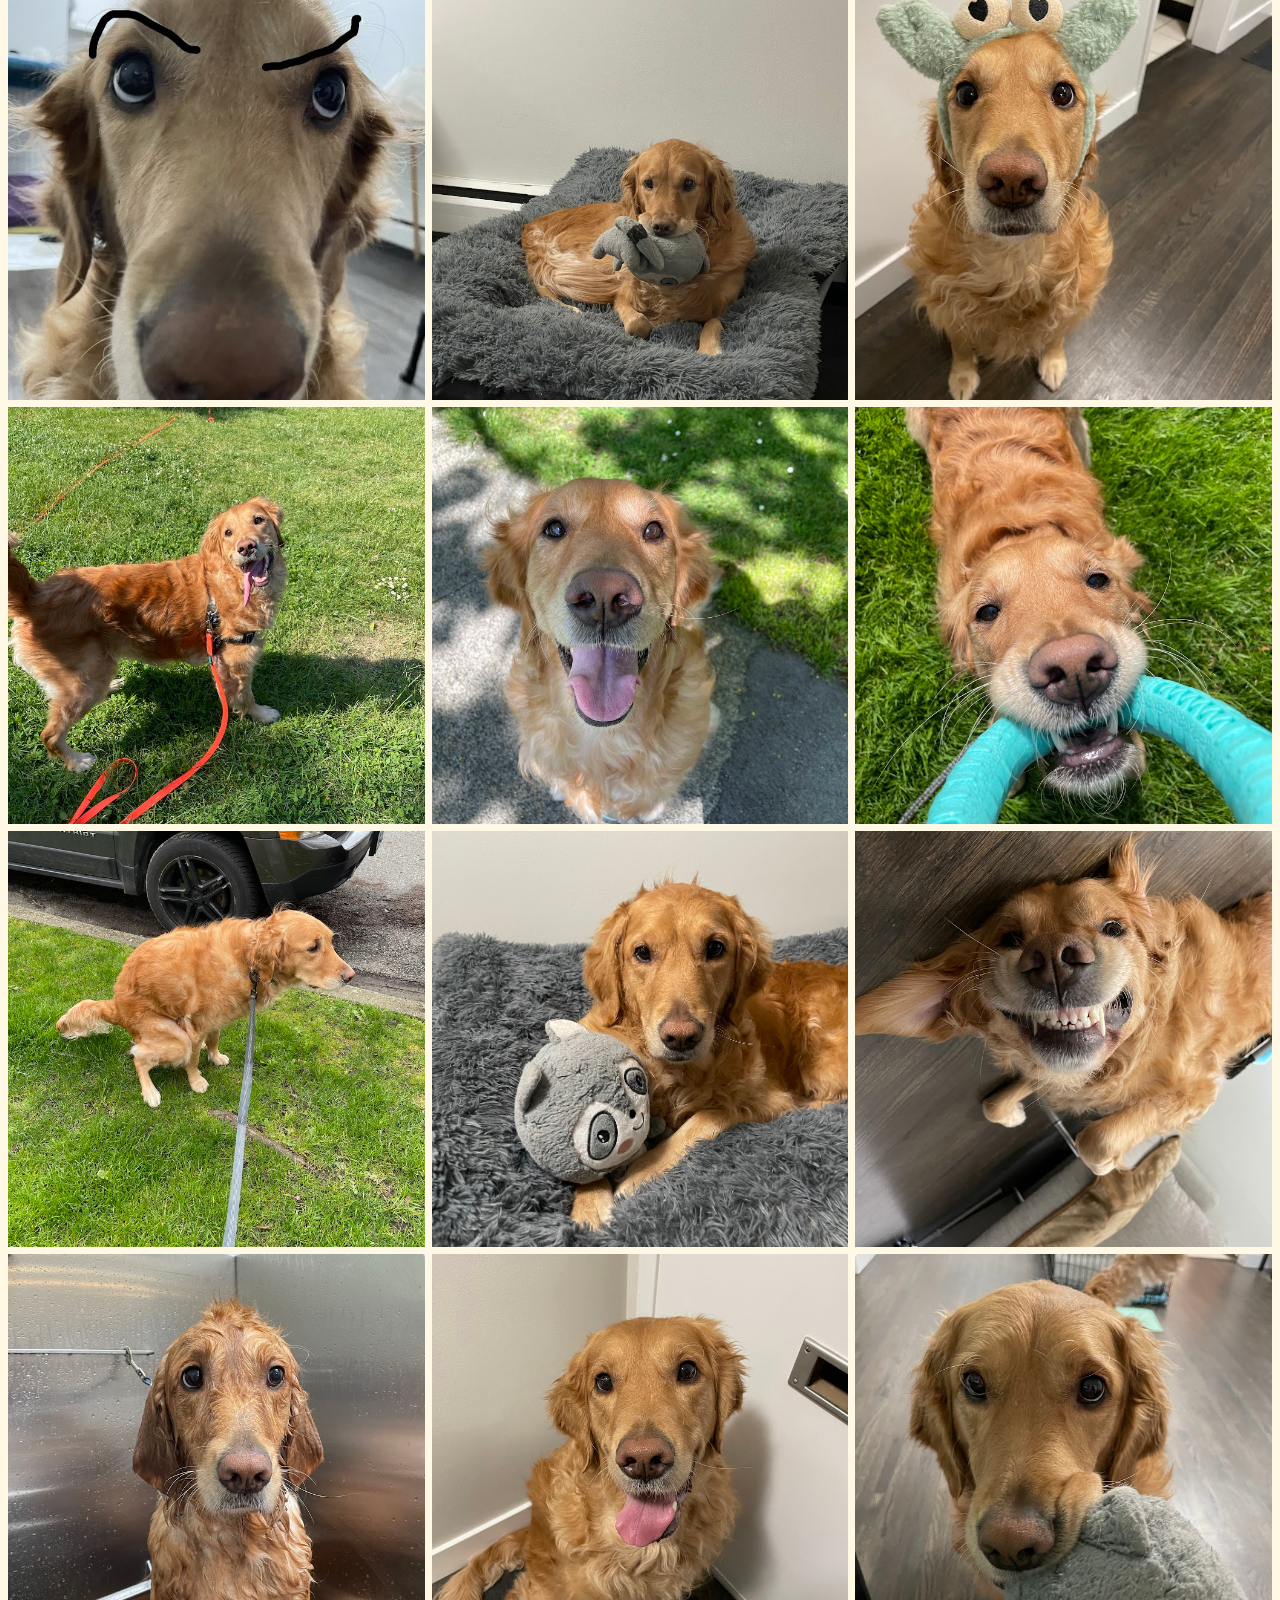
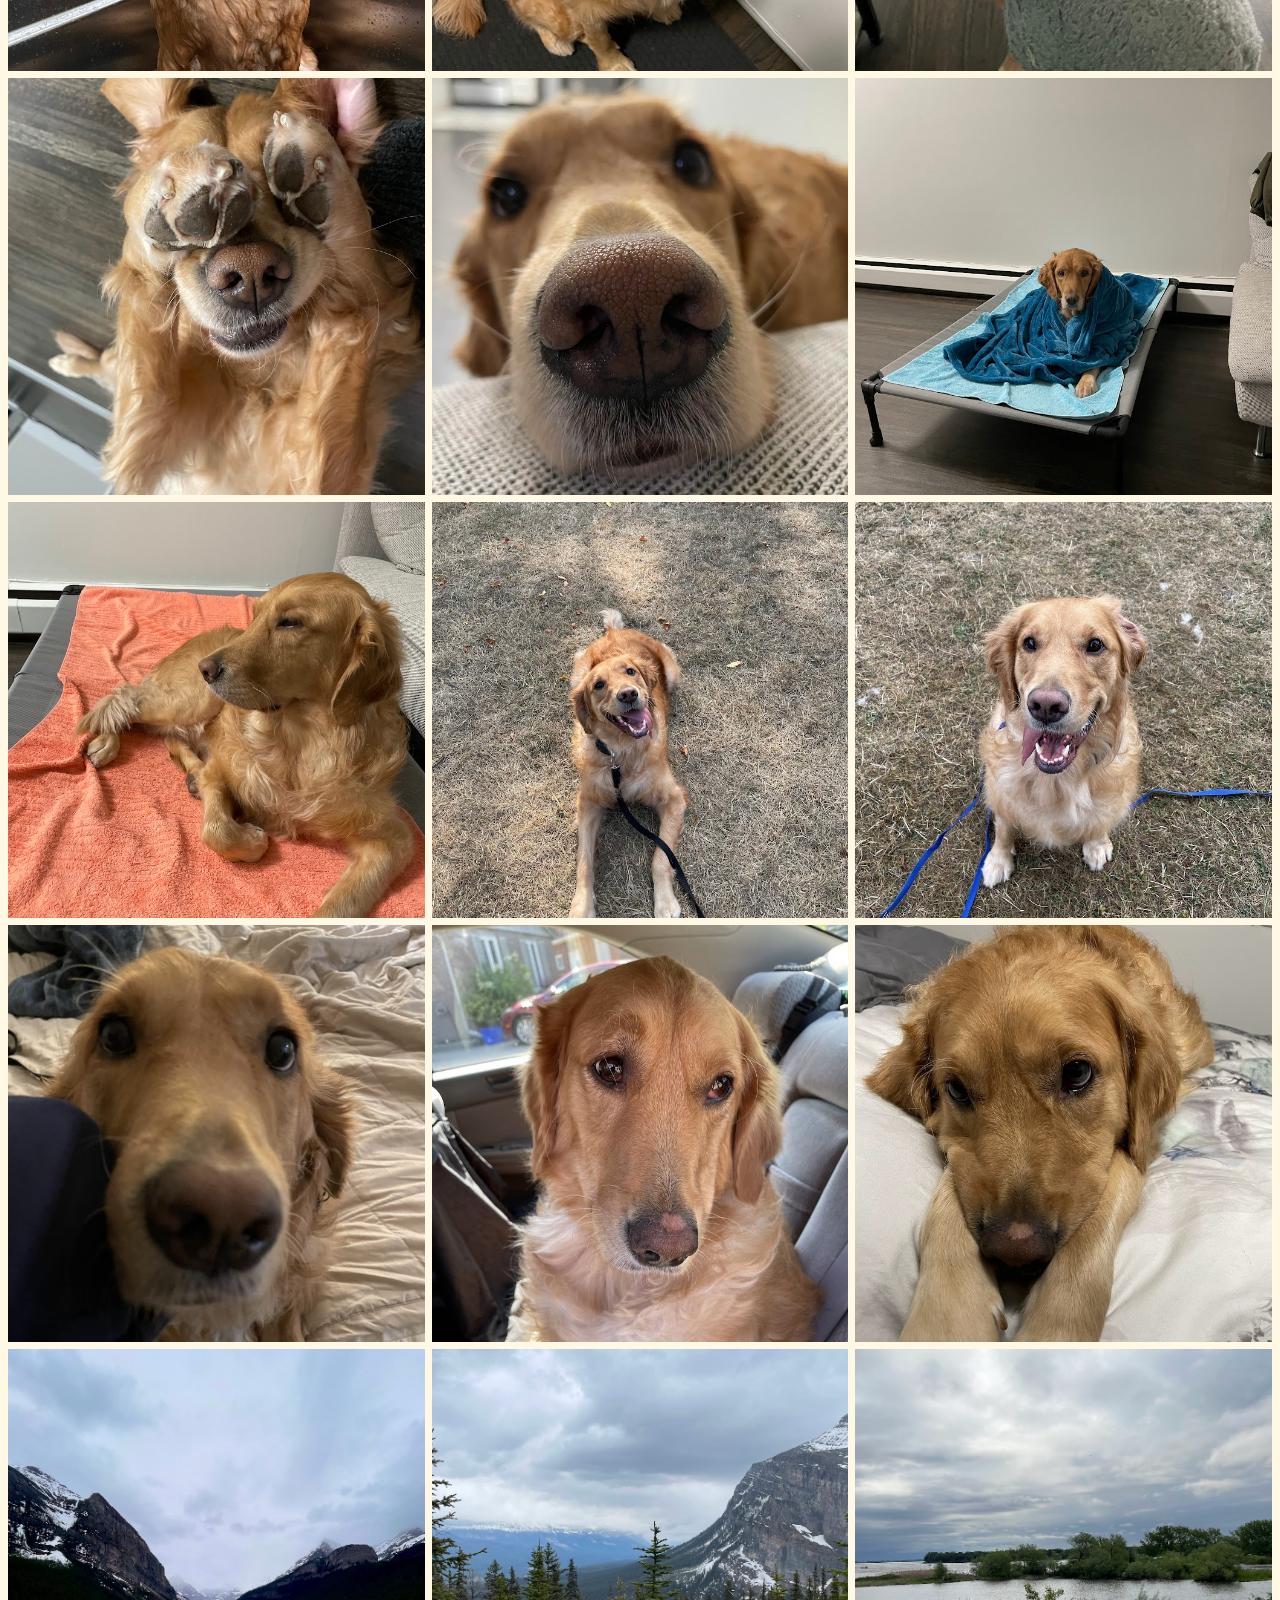
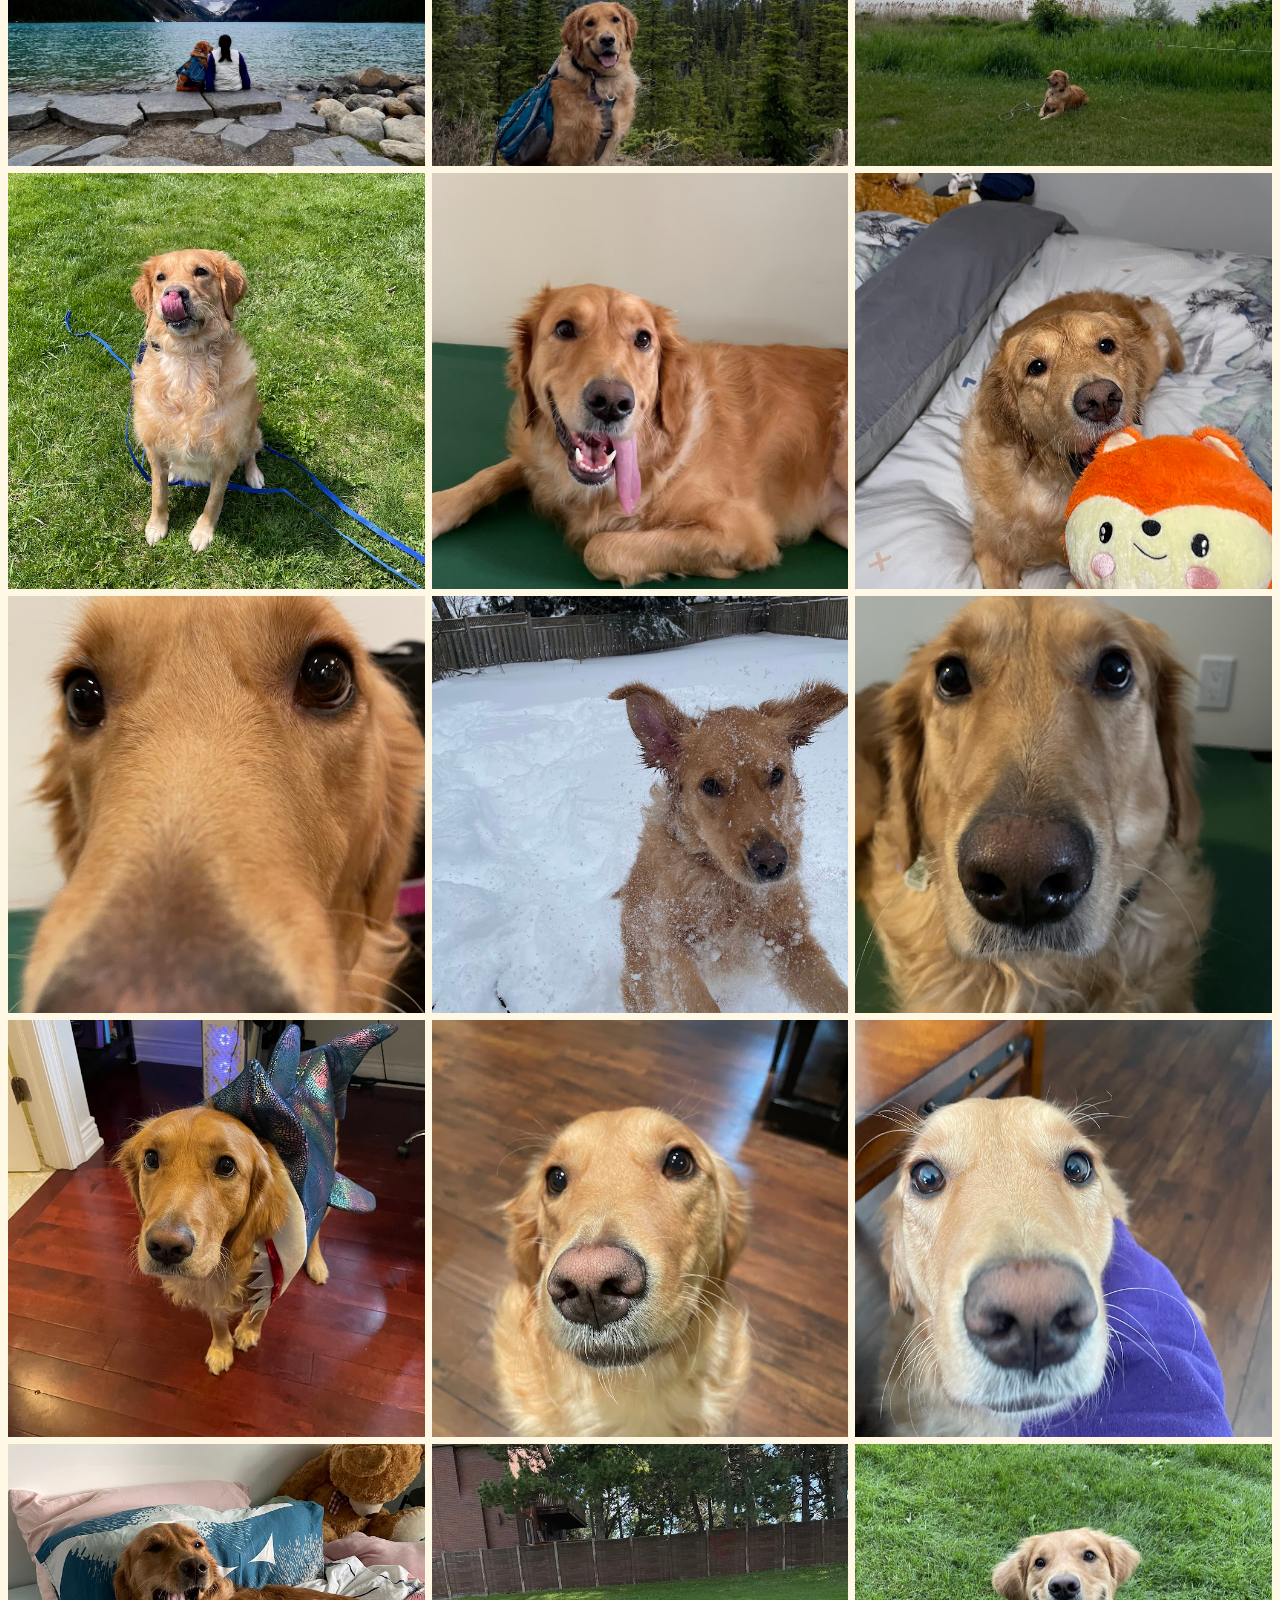
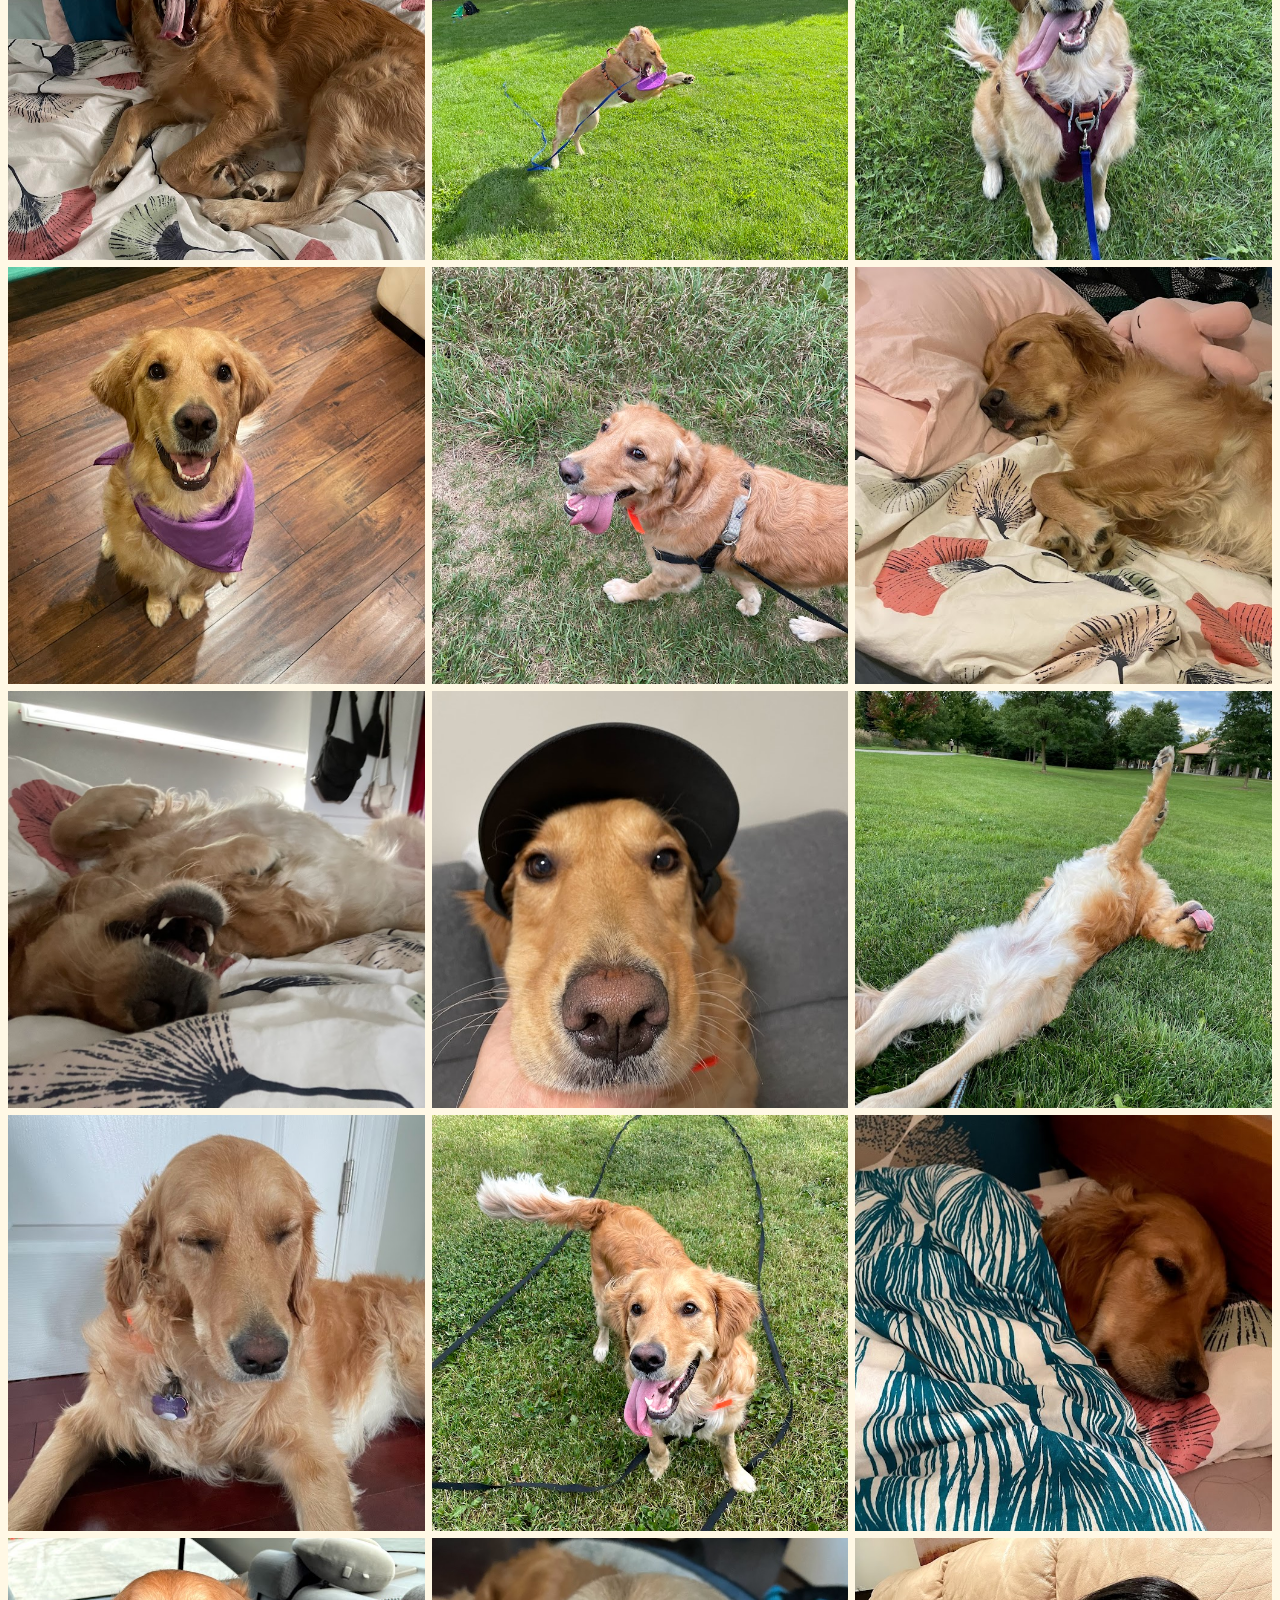
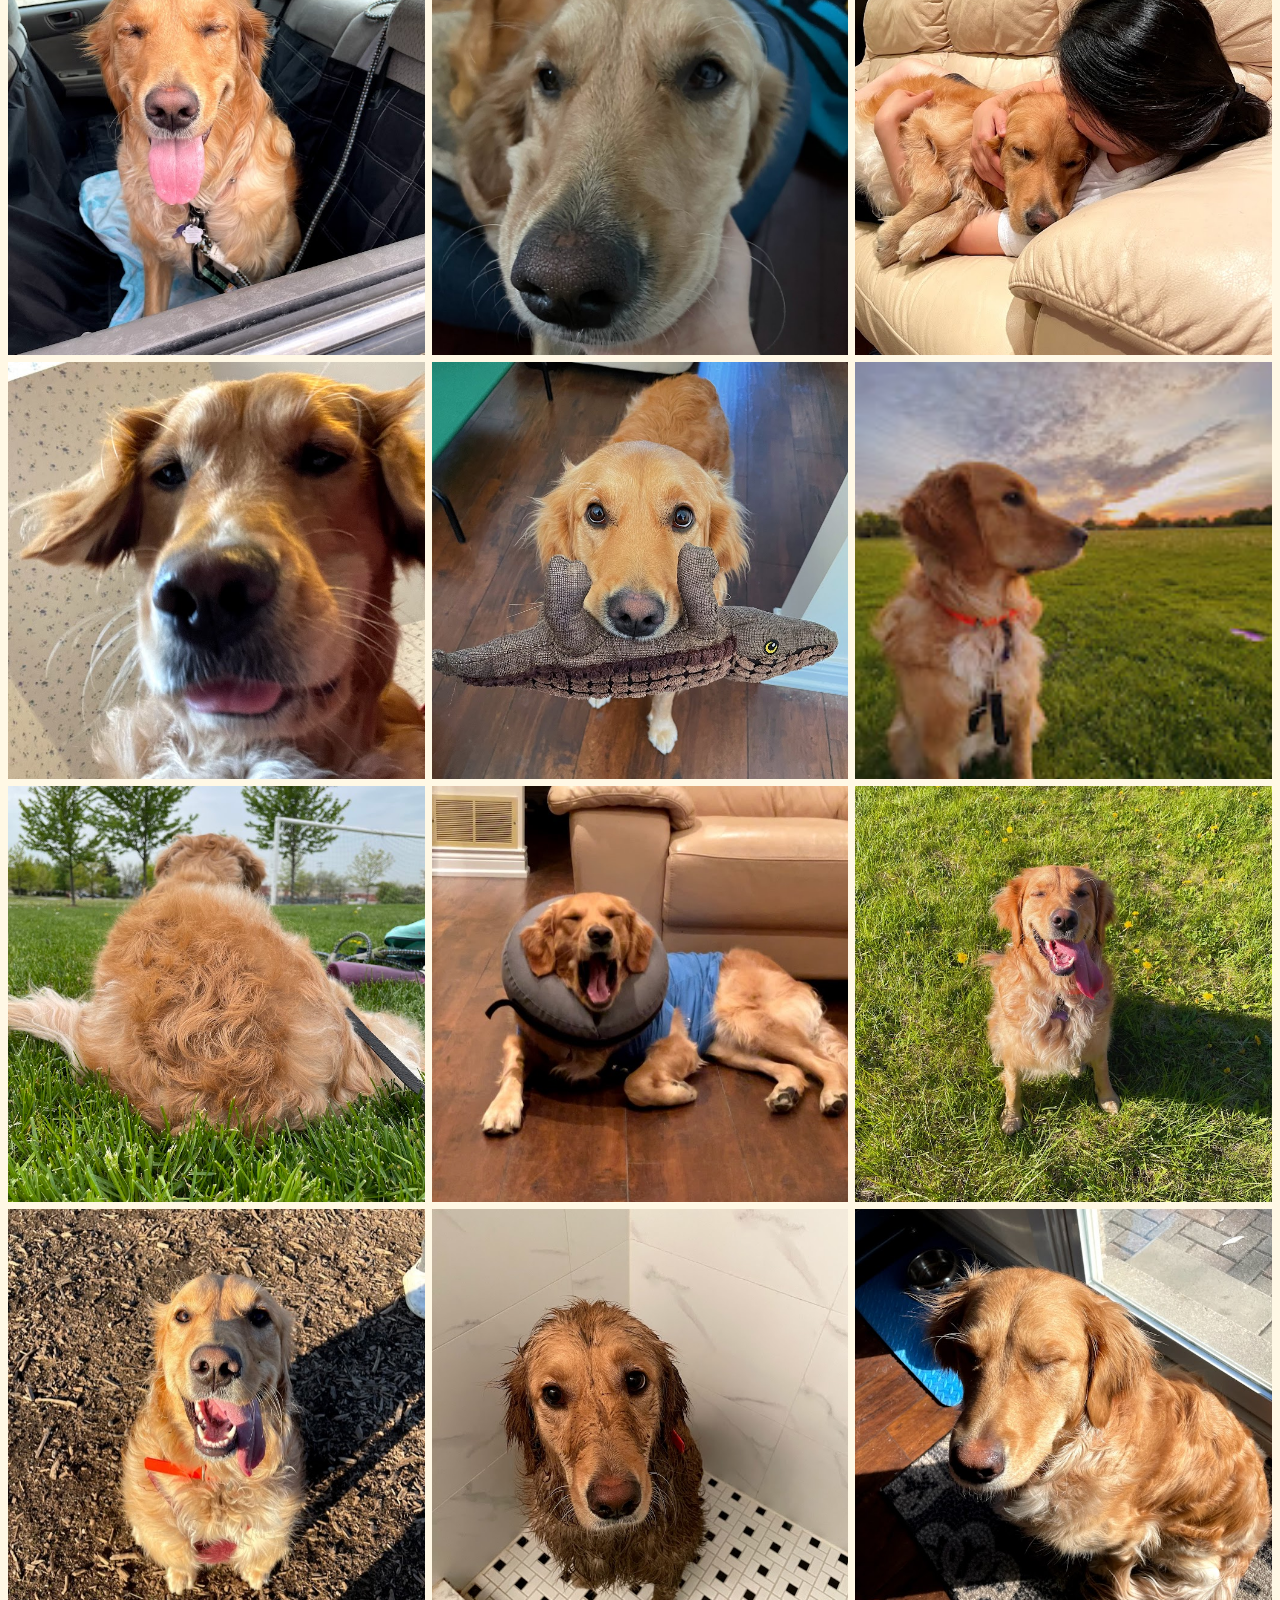
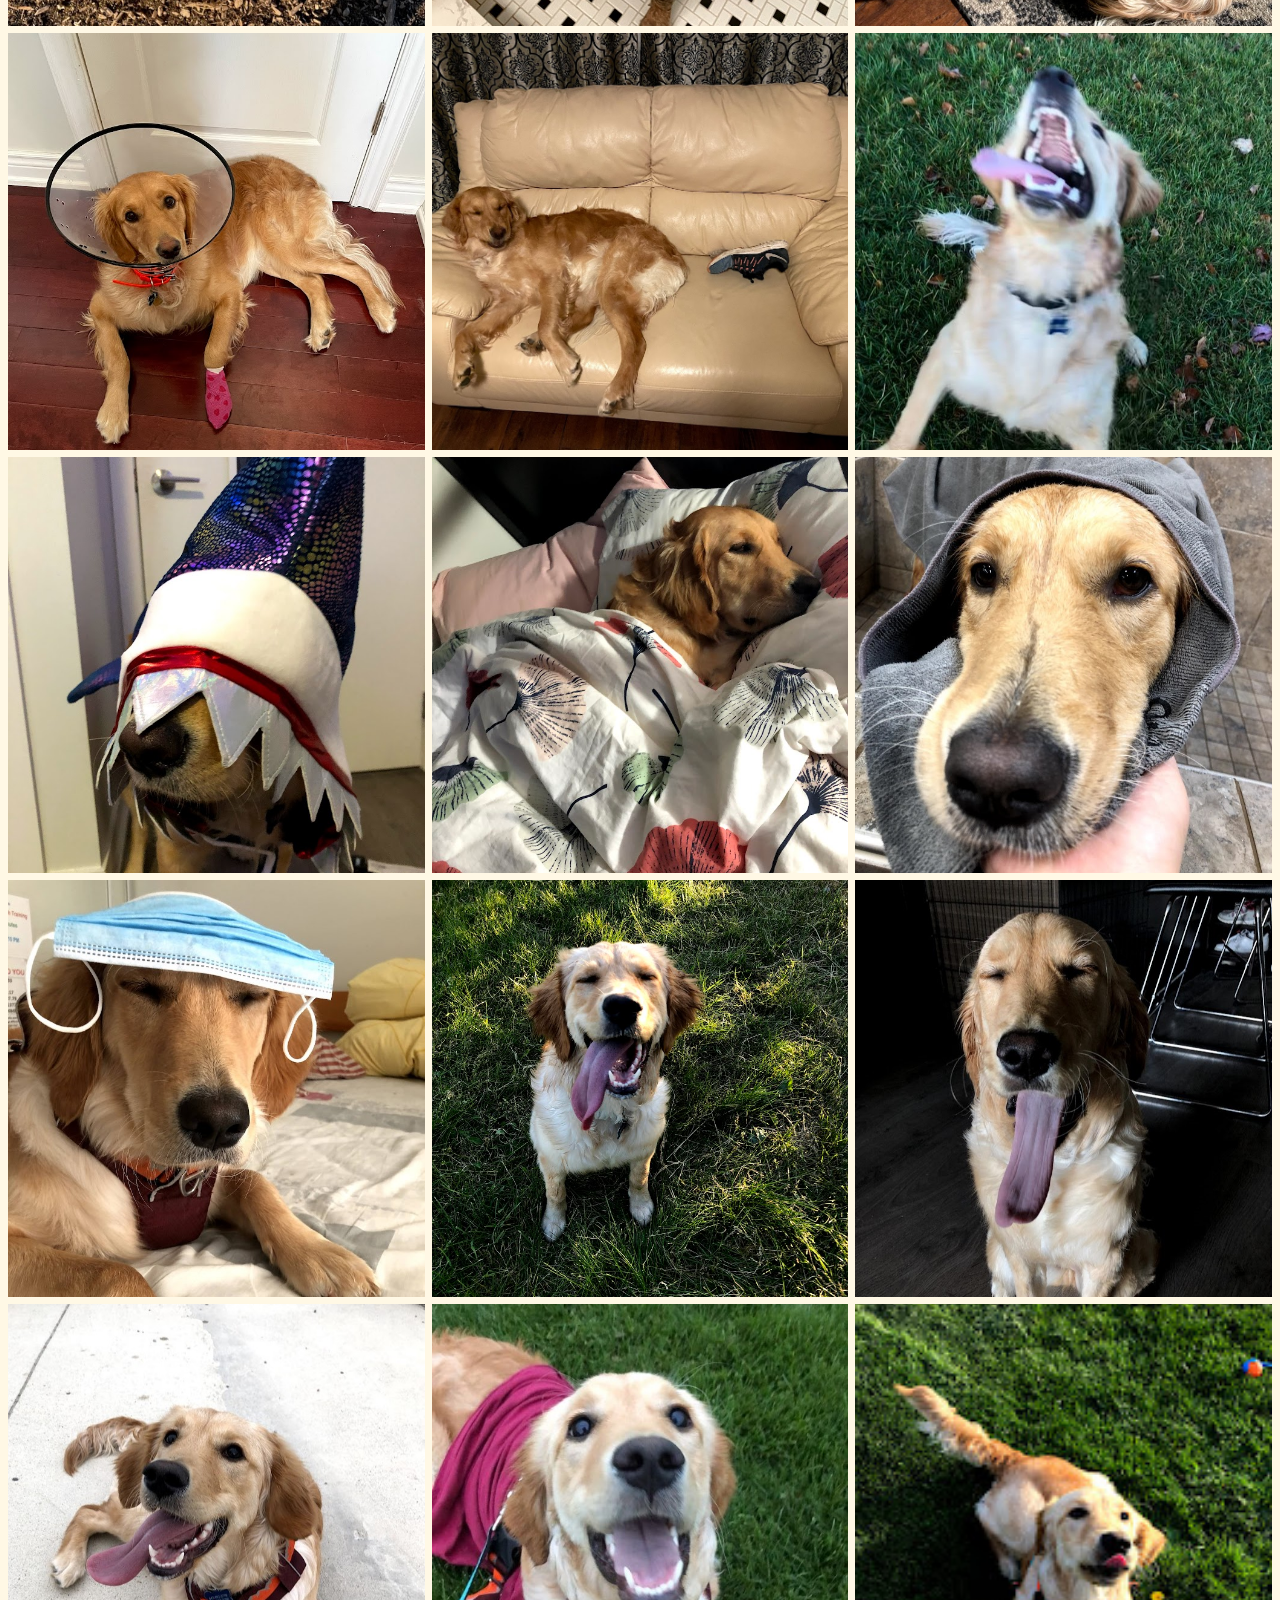
==== commit 4ef4ea57: "working on projects page" ====
--- a/bean.html
+++ b/bean.html
@@ -2,7 +2,7 @@
 <html lang="en">
 <head>
   <meta charset="UTF-8">
-  <title>bean dump</title>
+  <title>beanstagram</title>
   <link rel="stylesheet" href="css/default.css">
   <link rel="stylesheet" href="css/bean.css">
 
@@ -54,7 +54,7 @@
 
 
 <!-- to the top button -->
-<script src="/js/goto.js"></script>
+<script src="/js/libraries/goto.js"></script>
 <script src="/js/toTopBtn.js"></script>
 <a class="back-to-top" href="#">
   <img src="/files/toTopBtn.png" alt="arrow" id="to-top-btn">
--- a/css/default.css
+++ b/css/default.css
@@ -36,6 +36,7 @@
   cursor: url(https://cdn.custom-cursor.com/db/18959/32/cute-cat-shell-pointer.png), pointer;
   color: #4f644d;
   text-shadow: 4px 4px #fff5c8;
+  transition: 0.5s ease;
 }
 
 /* main content */
@@ -48,7 +49,11 @@
   color: #2b372a;
   font-size: 4vw;
   font-weight: bold;
-  text-shadow: 4px 4px #f3cbce;
+  text-shadow: 0.2vw 0.2vw #f3cbce;
+}
+
+.reg-text {
+  color: #2b372a;
 }
 
 /* other */
@@ -78,4 +83,11 @@
 #to-top-btn {
   width: 1vw;
   height: 1vw;
+  aspect-ratio: 1 / 1;
 }
+
+.back-to-top:hover {
+  background-color: #f3cbce;
+  box-shadow: 0 0 1vw #f3cbce;
+  transition: 0.5s ease;
+}
--- a/css/bean.css
+++ b/css/bean.css
@@ -24,7 +24,7 @@
 
 /* profile section */
 .profile {
-  padding-bottom: 5rem;
+  padding-bottom: 2%;
   display: grid;
   grid-template-columns: repeat(6, 1fr);
   grid-template-rows: repeat(5, 5vw);
@@ -33,6 +33,8 @@
 
 .profile-user {
   font-size: 1.5vw;
+  color: #2b372a;
+  text-shadow: 0.1vw 0.1vw #f3cbce;
   grid-area: 2 / 3 / span 1 / span 2;
 }
 
@@ -68,15 +70,15 @@
   display: flex;
   justify-content: center;
   align-items: center;
-  min-width: 25vw;
-  min-height: 25vw;
+  min-width: 20%;
+  min-height: 20%;
+  aspect-ratio: 1 / 1;
   grid-area: 1 / 1 / span 2 / span 2;
 }
 
 .pfp img {
-  margin-top: 4vw;
-  width: 70%;
-  height: 70%;
+  max-width: 18vw;
+  max-height: 18vw;
   top: 0;
   bottom: 0;
   aspect-ratio: 1 / 1;
@@ -96,11 +98,13 @@
 .profile-bio {
   font-size: 1.5vw;
   font-weight: 400;
+  color: #2b372a;
   grid-area: 4 / 3 / span 1 / span 2;
 }
 
 .prof-name,
 .profile-stat-count {
+  color: #2b372a;
   font-weight: 600;
 }
 
